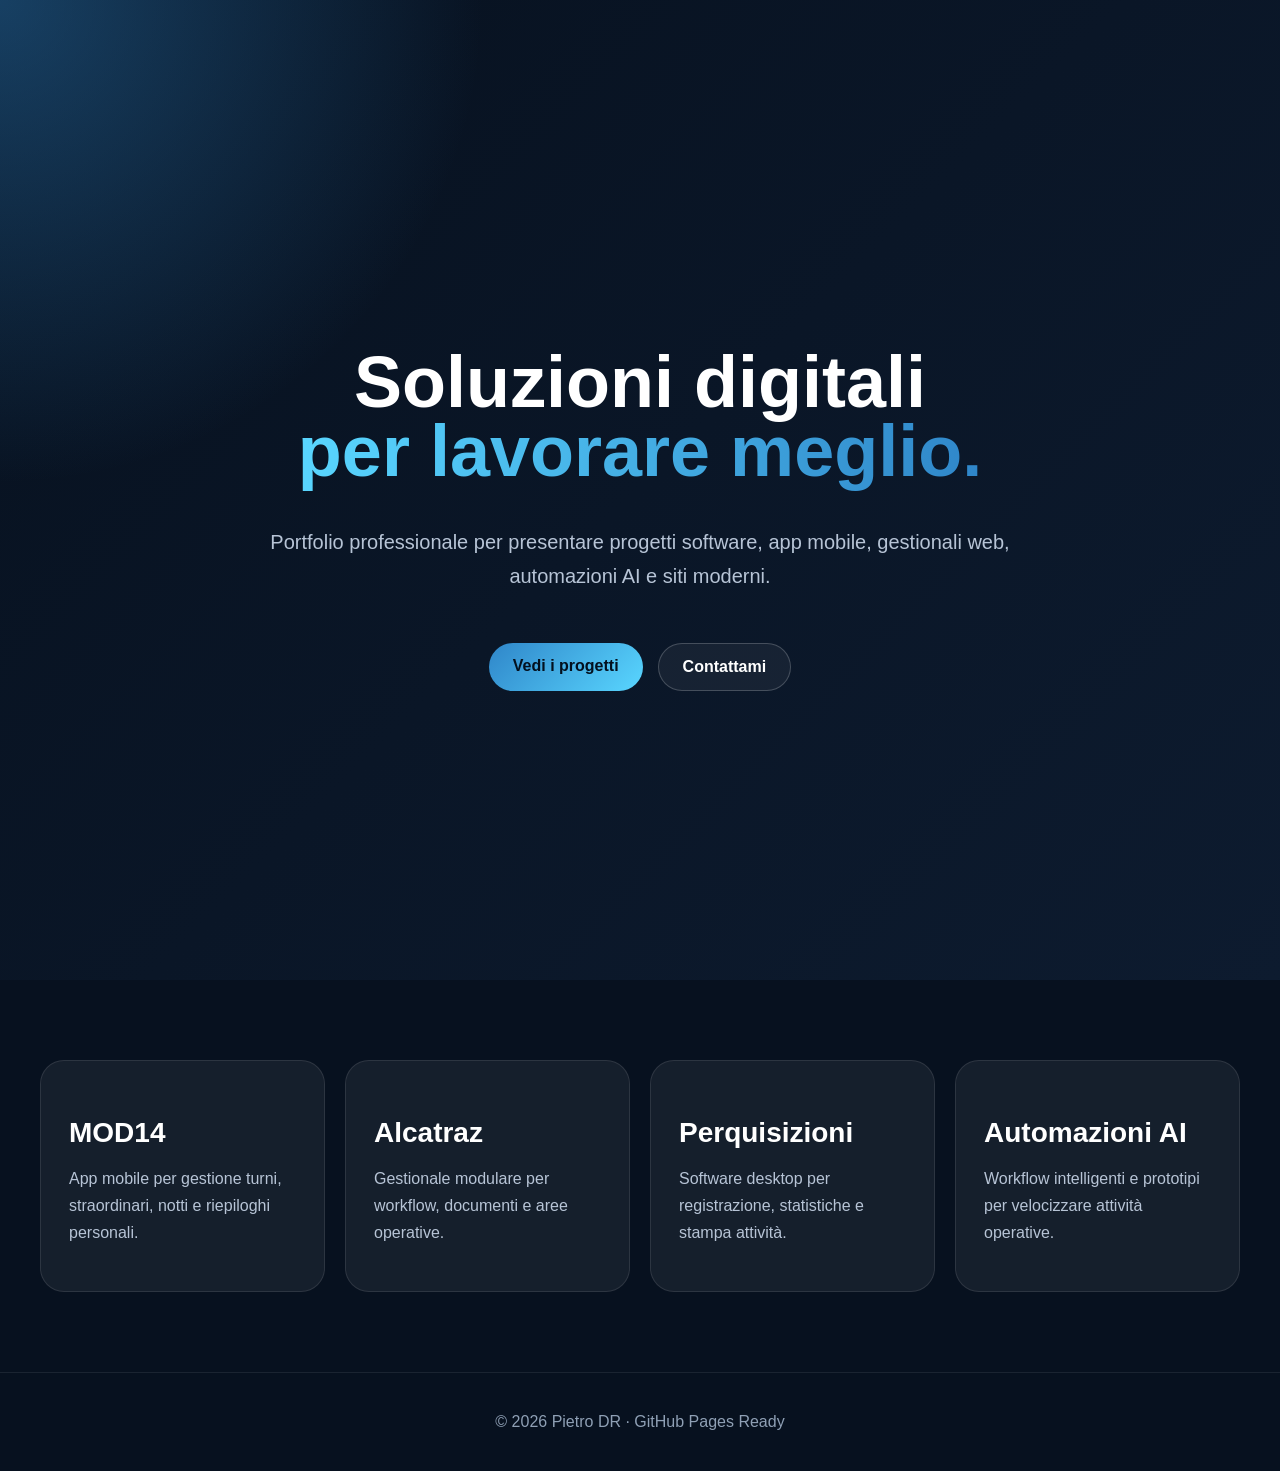
==== index.html @ dfa79a67 "Add files via upload" ====
<!DOCTYPE html>
<html lang="it">
<head>
  <meta charset="UTF-8">
  <meta name="viewport" content="width=device-width, initial-scale=1.0">
  <title>Pietro DR | Progetti Digitali</title>

  <style>
    body{
      margin:0;
      font-family:Arial, sans-serif;
      background:#07111f;
      color:white;
      overflow-x:hidden;
    }

    .hero{
      min-height:100vh;
      display:flex;
      flex-direction:column;
      justify-content:center;
      align-items:center;
      text-align:center;
      padding:40px;
      background:
      radial-gradient(circle at top left, rgba(47,134,201,.4), transparent 30%),
      linear-gradient(135deg,#07111f,#0d1b2f);
    }

    h1{
      font-size:72px;
      margin-bottom:20px;
      line-height:0.95;
    }

    .gradient{
      background:linear-gradient(90deg,#59d6ff,#2f86c9);
      -webkit-background-clip:text;
      -webkit-text-fill-color:transparent;
    }

    p{
      max-width:800px;
      color:#b7c4d6;
      font-size:20px;
      line-height:1.7;
    }

    .buttons{
      margin-top:30px;
      display:flex;
      gap:15px;
      flex-wrap:wrap;
      justify-content:center;
    }

    .btn{
      padding:14px 24px;
      border-radius:999px;
      text-decoration:none;
      font-weight:bold;
      transition:.2s;
    }

    .primary{
      background:linear-gradient(135deg,#2f86c9,#59d6ff);
      color:#03101e;
    }

    .secondary{
      border:1px solid rgba(255,255,255,.2);
      color:white;
      background:rgba(255,255,255,.05);
    }

    .cards{
      display:grid;
      grid-template-columns:repeat(auto-fit,minmax(260px,1fr));
      gap:20px;
      padding:80px 30px;
      max-width:1200px;
      margin:auto;
    }

    .card{
      background:rgba(255,255,255,.06);
      border:1px solid rgba(255,255,255,.1);
      border-radius:24px;
      padding:28px;
      transition:.25s;
    }

    .card:hover{
      transform:translateY(-6px);
      background:rgba(255,255,255,.09);
    }

    .card h3{
      font-size:28px;
      margin-bottom:12px;
    }

    .card p{
      font-size:16px;
    }

    footer{
      padding:40px;
      text-align:center;
      color:#8fa0b5;
      border-top:1px solid rgba(255,255,255,.08);
    }
  </style>
</head>
<body>

<section class="hero">
  <h1>
    Soluzioni digitali<br>
    <span class="gradient">per lavorare meglio.</span>
  </h1>

  <p>
    Portfolio professionale per presentare progetti software,
    app mobile, gestionali web, automazioni AI e siti moderni.
  </p>

  <div class="buttons">
    <a class="btn primary" href="#">Vedi i progetti</a>
    <a class="btn secondary" href="mailto:pietrodellarocca94@gmail.com">Contattami</a>
  </div>
</section>

<section class="cards">

  <div class="card">
    <h3>MOD14</h3>
    <p>
      App mobile per gestione turni, straordinari,
      notti e riepiloghi personali.
    </p>
  </div>

  <div class="card">
    <h3>Alcatraz</h3>
    <p>
      Gestionale modulare per workflow,
      documenti e aree operative.
    </p>
  </div>

  <div class="card">
    <h3>Perquisizioni</h3>
    <p>
      Software desktop per registrazione,
      statistiche e stampa attività.
    </p>
  </div>

  <div class="card">
    <h3>Automazioni AI</h3>
    <p>
      Workflow intelligenti e prototipi
      per velocizzare attività operative.
    </p>
  </div>

</section>

<footer>
  © 2026 Pietro DR · GitHub Pages Ready
</footer>

</body>
</html>
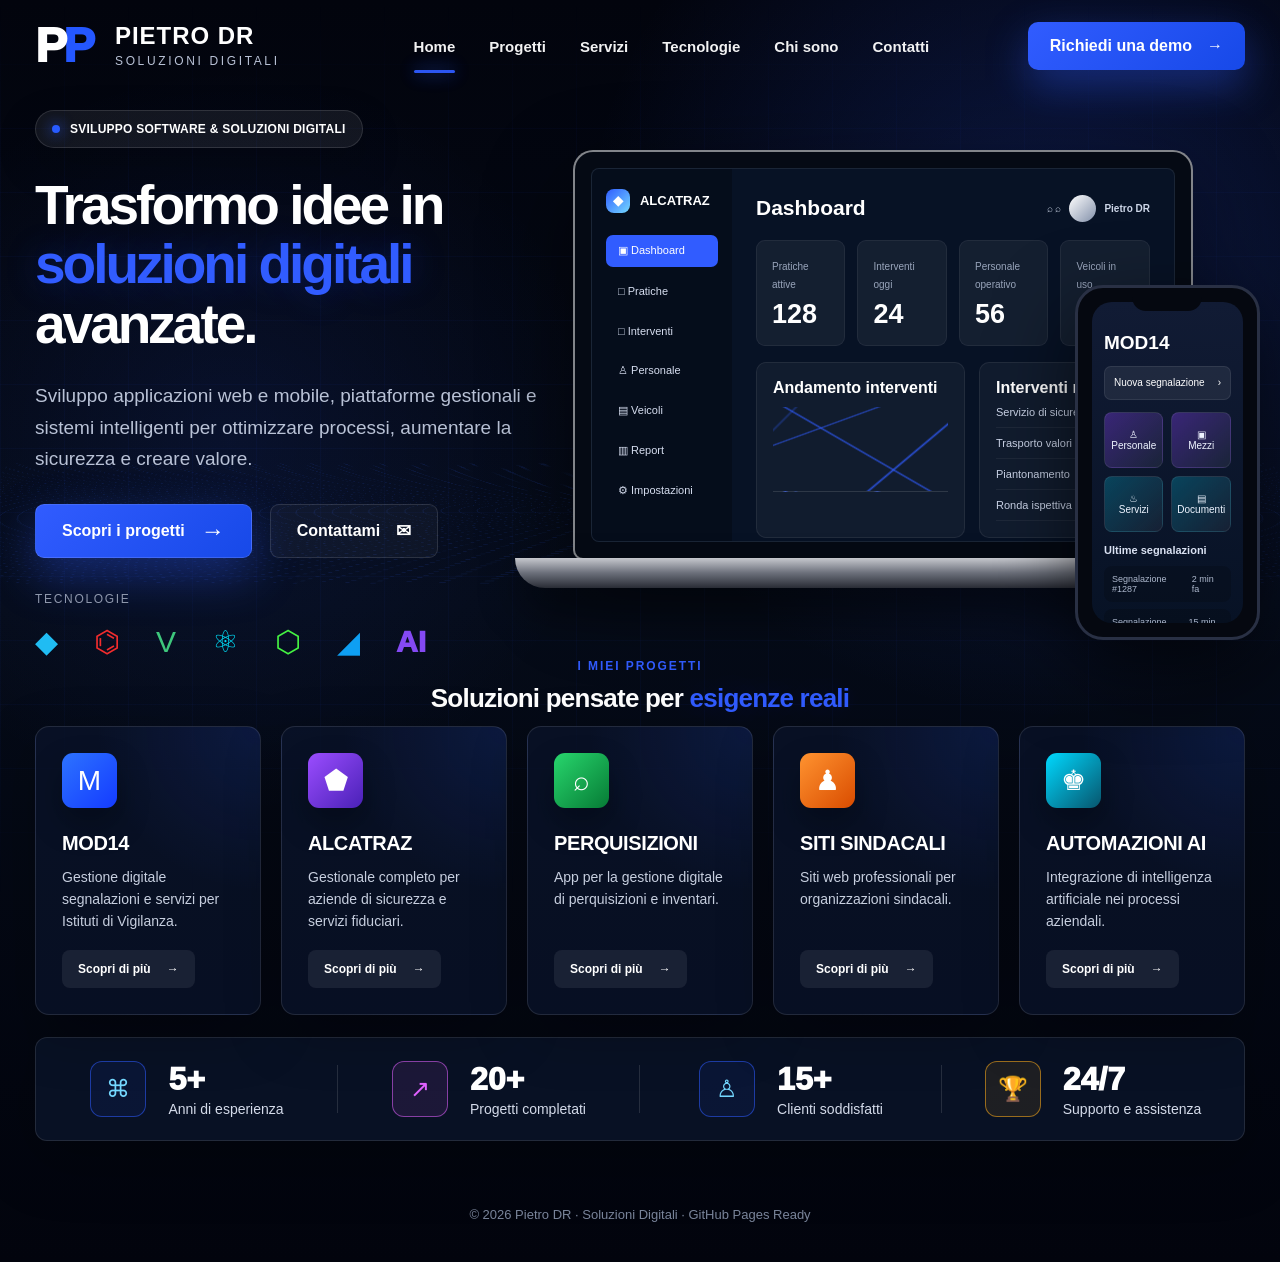
==== commit 4375eded: "Add files via upload" ====
--- a/index.html
+++ b/index.html
@@ -1,175 +1,867 @@
 <!DOCTYPE html>
 <html lang="it">
 <head>
-  <meta charset="UTF-8">
-  <meta name="viewport" content="width=device-width, initial-scale=1.0">
-  <title>Pietro DR | Progetti Digitali</title>
+  <meta charset="UTF-8" />
+  <meta name="viewport" content="width=device-width, initial-scale=1.0" />
+  <title>Pietro DR | Soluzioni Digitali</title>
+  <meta name="description" content="Sviluppo software, app mobile, gestionali web, automazioni AI e soluzioni digitali." />
 
   <style>
+    :root{
+      --bg:#030713;
+      --bg2:#071126;
+      --blue:#2f5bff;
+      --blue2:#0ea5ff;
+      --text:#ffffff;
+      --muted:#b9c2d6;
+      --line:rgba(255,255,255,.12);
+      --card:rgba(11,22,45,.82);
+      --card2:rgba(255,255,255,.055);
+      --shadow:0 30px 90px rgba(0,0,0,.48);
+      --radius:24px;
+    }
+
+    *{box-sizing:border-box;margin:0;padding:0}
+    html{scroll-behavior:smooth}
     body{
-      margin:0;
-      font-family:Arial, sans-serif;
-      background:#07111f;
+      min-height:100vh;
+      font-family:Inter,Segoe UI,Arial,sans-serif;
+      background:
+        radial-gradient(circle at 82% 20%, rgba(47,91,255,.22), transparent 32%),
+        radial-gradient(circle at 18% 35%, rgba(47,91,255,.10), transparent 28%),
+        linear-gradient(180deg,#02040d 0%,#050b18 48%,#02040d 100%);
+      color:var(--text);
+      overflow-x:hidden;
+    }
+
+    body:before{
+      content:"";
+      position:fixed;
+      inset:0;
+      z-index:-2;
+      background-image:
+        linear-gradient(rgba(47,91,255,.045) 1px, transparent 1px),
+        linear-gradient(90deg, rgba(47,91,255,.045) 1px, transparent 1px);
+      background-size:64px 64px;
+      mask-image:linear-gradient(to bottom, transparent 0%, black 18%, black 80%, transparent 100%);
+    }
+
+    body:after{
+      content:"";
+      position:fixed;
+      left:-10%;
+      right:-10%;
+      top:380px;
+      height:260px;
+      z-index:-1;
+      background:
+        repeating-radial-gradient(ellipse at center, rgba(37,93,255,.28) 0 1px, transparent 1px 18px);
+      transform:perspective(520px) rotateX(64deg);
+      opacity:.45;
+      filter:blur(.2px);
+    }
+
+    a{color:inherit;text-decoration:none}
+    .wrap{width:min(1410px,calc(100% - 70px));margin:auto}
+
+    header{
+      height:92px;
+      display:flex;
+      align-items:center;
+      justify-content:space-between;
+      gap:30px;
+    }
+
+    .brand{
+      display:flex;
+      align-items:center;
+      gap:14px;
+      min-width:280px;
+    }
+
+    .logo{
+      width:66px;
+      height:46px;
+      position:relative;
+    }
+
+    .logo:before{
+      content:"P";
+      position:absolute;
+      inset:0;
+      font-weight:1000;
+      font-size:48px;
+      line-height:46px;
       color:white;
-      overflow-x:hidden;
+      letter-spacing:-14px;
+      text-shadow:28px 0 0 #2457ff;
+    }
+
+    .brand h2{
+      font-size:24px;
+      line-height:1;
+      letter-spacing:.04em;
+    }
+
+    .brand span{
+      display:block;
+      margin-top:6px;
+      color:var(--muted);
+      font-size:12px;
+      letter-spacing:.22em;
+    }
+
+    nav{
+      display:flex;
+      align-items:center;
+      gap:34px;
+      font-weight:700;
+      color:#fff;
+      font-size:15px;
+    }
+
+    nav a{
+      position:relative;
+      opacity:.95;
+    }
+
+    nav a.active:after{
+      content:"";
+      position:absolute;
+      left:0;
+      right:0;
+      bottom:-18px;
+      height:3px;
+      background:var(--blue);
+      border-radius:999px;
+      box-shadow:0 0 18px rgba(47,91,255,.9);
+    }
+
+    .top-btn{
+      padding:15px 22px;
+      background:linear-gradient(135deg,#315cff,#1749e8);
+      border-radius:10px;
+      box-shadow:0 16px 42px rgba(47,91,255,.38);
+      font-weight:800;
+      display:flex;
+      align-items:center;
+      gap:15px;
+      white-space:nowrap;
     }
 
     .hero{
-      min-height:100vh;
-      display:flex;
-      flex-direction:column;
+      min-height:500px;
+      display:grid;
+      grid-template-columns:46% 54%;
+      align-items:center;
+      gap:20px;
+      padding-top:18px;
+    }
+
+    .pill{
+      display:inline-flex;
+      align-items:center;
+      gap:10px;
+      padding:11px 16px;
+      border-radius:999px;
+      background:rgba(255,255,255,.065);
+      border:1px solid var(--line);
+      box-shadow:0 16px 40px rgba(0,0,0,.22);
+      color:#fff;
+      font-size:12px;
+      font-weight:900;
+      letter-spacing:.02em;
+      margin-bottom:28px;
+    }
+
+    .pill i{
+      width:8px;
+      height:8px;
+      border-radius:50%;
+      background:#285bff;
+      box-shadow:0 0 14px #285bff;
+    }
+
+    h1{
+      font-size:clamp(42px,4.3vw,68px);
+      line-height:1.08;
+      letter-spacing:-.055em;
+      margin-bottom:26px;
+      max-width:640px;
+    }
+
+    .blue-text{
+      color:#315cff;
+      text-shadow:0 0 35px rgba(47,91,255,.28);
+    }
+
+    .lead{
+      max-width:560px;
+      color:var(--muted);
+      font-size:19px;
+      line-height:1.65;
+      margin-bottom:30px;
+    }
+
+    .hero-actions{
+      display:flex;
+      align-items:center;
+      gap:18px;
+      margin-bottom:34px;
+    }
+
+    .btn{
+      height:54px;
+      padding:0 26px;
+      border-radius:9px;
+      display:inline-flex;
+      align-items:center;
+      gap:16px;
+      font-weight:850;
+      border:1px solid var(--line);
+      transition:.22s ease;
+    }
+
+    .btn:hover{transform:translateY(-3px)}
+    .btn-primary{
+      background:linear-gradient(135deg,#315cff,#1749e8);
+      box-shadow:0 18px 45px rgba(47,91,255,.36);
+    }
+    .btn-ghost{background:rgba(255,255,255,.035)}
+    .arrow{font-size:24px;line-height:0}
+    .mail{font-size:18px}
+
+    .tech-title{
+      color:#8f98ad;
+      letter-spacing:.14em;
+      font-size:12px;
+      margin-bottom:18px;
+    }
+
+    .techs{
+      display:flex;
+      gap:36px;
+      align-items:center;
+      font-size:30px;
+      opacity:.95;
+    }
+
+    .flutter{color:#22c7ff}
+    .laravel{color:#ff2f2f}
+    .vue{color:#42d282}
+    .react{color:#00e5ff}
+    .node{color:#49ff45}
+    .mysql{color:#0fa8ff}
+    .ai{color:#8c4dff;font-weight:1000}
+
+    .visual{
+      position:relative;
+      min-height:490px;
+    }
+
+    .laptop{
+      position:absolute;
+      right:72px;
+      top:10px;
+      width:620px;
+      height:410px;
+      border:2px solid rgba(255,255,255,.5);
+      border-radius:20px 20px 10px 10px;
+      background:#050a14;
+      box-shadow:var(--shadow);
+      padding:16px;
+    }
+
+    .laptop:after{
+      content:"";
+      position:absolute;
+      left:-60px;
+      right:-60px;
+      bottom:-30px;
+      height:30px;
+      background:linear-gradient(180deg,#c6c8ce,#6b6f7a 50%,#292c35);
+      border-radius:0 0 45px 45px;
+      box-shadow:0 20px 40px rgba(0,0,0,.45);
+    }
+
+    .screen{
+      height:100%;
+      border-radius:8px;
+      background:#071225;
+      display:grid;
+      grid-template-columns:140px 1fr;
+      overflow:hidden;
+      border:1px solid rgba(255,255,255,.08);
+    }
+
+    .side{
+      background:rgba(0,0,0,.28);
+      padding:20px 14px;
+    }
+
+    .app-title{
+      display:flex;
+      align-items:center;
+      gap:10px;
+      font-weight:900;
+      font-size:13px;
+      margin-bottom:22px;
+    }
+
+    .shield{
+      width:24px;height:24px;border-radius:8px;background:linear-gradient(135deg,#2f5bff,#74d8ff);
+      display:grid;place-items:center;font-size:13px;
+    }
+
+    .menu-item{
+      height:32px;
+      display:flex;
+      align-items:center;
+      padding:0 12px;
+      border-radius:7px;
+      color:#d7def0;
+      font-size:11px;
+      margin-bottom:8px;
+    }
+
+    .menu-item.active{background:#315cff;color:#fff}
+    .dash{
+      padding:26px 24px;
+      position:relative;
+    }
+
+    .dash-top{
+      display:flex;
+      justify-content:space-between;
+      align-items:center;
+      margin-bottom:18px;
+    }
+
+    .dash-top h3{font-size:21px}
+    .user{
+      display:flex;
+      align-items:center;
+      gap:8px;
+      font-size:10px;
+      color:#cdd6e8;
+    }
+
+    .avatar{
+      width:27px;height:27px;border-radius:50%;background:linear-gradient(135deg,#fff,#8290aa);
+    }
+
+    .numbers{
+      display:grid;
+      grid-template-columns:repeat(4,1fr);
+      gap:12px;
+      margin-bottom:16px;
+    }
+
+    .num{
+      background:rgba(255,255,255,.055);
+      border:1px solid rgba(255,255,255,.06);
+      border-radius:9px;
+      padding:15px;
+    }
+
+    .num small{color:#99a5bb;font-size:10px}
+    .num strong{display:block;font-size:27px;margin-top:7px}
+
+    .dash-grid{
+      display:grid;
+      grid-template-columns:1.1fr .9fr;
+      gap:14px;
+    }
+
+    .panel{
+      background:rgba(255,255,255,.045);
+      border:1px solid rgba(255,255,255,.07);
+      border-radius:10px;
+      padding:16px;
+      min-height:130px;
+    }
+
+    .chart{
+      height:85px;
+      margin-top:10px;
+      border-bottom:1px solid rgba(255,255,255,.12);
+      background:
+        linear-gradient(135deg, transparent 8%, rgba(47,91,255,.3) 9%, transparent 10%),
+        linear-gradient(160deg, transparent 25%, rgba(47,91,255,.55) 26%, transparent 27%),
+        linear-gradient(30deg, transparent 48%, rgba(47,91,255,.65) 49%, transparent 50%),
+        linear-gradient(140deg, transparent 70%, rgba(47,91,255,.75) 71%, transparent 72%);
+    }
+
+    .list-row{
+      display:flex;
+      justify-content:space-between;
+      color:#cbd4e8;
+      font-size:11px;
+      padding:9px 0;
+      border-bottom:1px solid rgba(255,255,255,.055);
+    }
+
+    .circle{
+      width:94px;
+      height:94px;
+      border-radius:50%;
+      margin:10px auto 0;
+      border:10px solid rgba(255,255,255,.08);
+      border-top-color:#4ee188;
+      border-right-color:#4ee188;
+      display:grid;
+      place-items:center;
+      font-size:26px;
+      font-weight:900;
+    }
+
+    .phone{
+      position:absolute;
+      right:5px;
+      top:145px;
+      width:185px;
+      height:355px;
+      border-radius:28px;
+      background:#050810;
+      border:3px solid #293044;
+      box-shadow:0 30px 80px rgba(0,0,0,.6);
+      padding:14px;
+      z-index:4;
+    }
+
+    .phone:before{
+      content:"";
+      position:absolute;
+      top:7px;
+      left:50%;
+      transform:translateX(-50%);
+      width:70px;
+      height:16px;
+      background:#050810;
+      border-radius:0 0 14px 14px;
+      z-index:5;
+    }
+
+    .phone-screen{
+      height:100%;
+      border-radius:20px;
+      background:linear-gradient(180deg,#111b34,#071225);
+      padding:30px 12px 12px;
+      overflow:hidden;
+    }
+
+    .phone-title{
+      font-size:19px;
+      font-weight:900;
+      margin-bottom:12px;
+    }
+
+    .phone-btn{
+      background:rgba(255,255,255,.07);
+      border:1px solid rgba(255,255,255,.08);
+      height:34px;
+      border-radius:7px;
+      display:flex;
+      align-items:center;
+      justify-content:space-between;
+      padding:0 9px;
+      font-size:10px;
+      margin-bottom:12px;
+    }
+
+    .phone-grid{
+      display:grid;
+      grid-template-columns:1fr 1fr;
+      gap:8px;
+      margin-bottom:12px;
+    }
+
+    .phone-tile{
+      min-height:56px;
+      border-radius:8px;
+      background:linear-gradient(135deg,rgba(139,65,255,.35),rgba(255,255,255,.06));
+      display:grid;
+      place-items:center;
+      text-align:center;
+      color:#eef4ff;
+      font-size:10px;
+      border:1px solid rgba(255,255,255,.08);
+    }
+
+    .phone-tile:nth-child(3),.phone-tile:nth-child(4){
+      background:linear-gradient(135deg,rgba(0,222,255,.23),rgba(255,255,255,.05));
+    }
+
+    .signal{
+      font-size:11px;
+      color:#d9e1f2;
+      margin:10px 0;
+      font-weight:800;
+    }
+
+    .mini-row{
+      background:rgba(0,0,0,.18);
+      border-radius:8px;
+      padding:8px;
+      display:flex;
+      justify-content:space-between;
+      color:#aeb9ce;
+      font-size:9px;
+      margin-bottom:7px;
+    }
+
+    .section-label{
+      color:#315cff;
+      text-align:center;
+      font-size:12px;
+      font-weight:900;
+      letter-spacing:.16em;
+      margin-bottom:10px;
+    }
+
+    .projects-title{
+      text-align:center;
+      font-size:26px;
+      letter-spacing:-.03em;
+      margin-bottom:12px;
+    }
+
+    .cards{
+      display:grid;
+      grid-template-columns:repeat(5,1fr);
+      gap:20px;
+      margin-top:12px;
+    }
+
+    .card{
+      min-height:235px;
+      padding:26px;
+      border-radius:14px;
+      background:
+        radial-gradient(circle at top right, rgba(47,91,255,.12), transparent 45%),
+        rgba(10,20,42,.74);
+      border:1px solid rgba(255,255,255,.11);
+      box-shadow:0 18px 55px rgba(0,0,0,.25);
+      transition:.25s ease;
+    }
+
+    .card:hover{
+      transform:translateY(-8px);
+      border-color:rgba(47,91,255,.55);
+    }
+
+    .icon{
+      width:55px;
+      height:55px;
+      border-radius:11px;
+      display:grid;
+      place-items:center;
+      font-size:28px;
+      margin-bottom:24px;
+      box-shadow:0 15px 32px rgba(0,0,0,.28);
+      background:linear-gradient(135deg,#2d73ff,#143bff);
+    }
+
+    .purple{background:linear-gradient(135deg,#9b4dff,#4a21b7)}
+    .green{background:linear-gradient(135deg,#28d66d,#067b35)}
+    .orange{background:linear-gradient(135deg,#ff9330,#d94c00)}
+    .cyan{background:linear-gradient(135deg,#00d9ff,#07556d)}
+
+    .card h3{
+      font-size:20px;
+      margin-bottom:12px;
+      letter-spacing:-.02em;
+    }
+
+    .card p{
+      color:#c7cfdf;
+      font-size:14px;
+      line-height:1.55;
+      min-height:65px;
+    }
+
+    .more{
+      display:inline-flex;
+      align-items:center;
+      gap:16px;
+      margin-top:18px;
+      height:38px;
+      padding:0 16px;
+      border-radius:8px;
+      background:rgba(255,255,255,.075);
+      font-size:12px;
+      font-weight:900;
+    }
+
+    .stats-bar{
+      margin:22px 0 38px;
+      min-height:104px;
+      display:grid;
+      grid-template-columns:repeat(4,1fr);
+      background:rgba(10,20,42,.80);
+      border:1px solid rgba(255,255,255,.11);
+      border-radius:12px;
+      box-shadow:0 20px 60px rgba(0,0,0,.25);
+    }
+
+    .stat-item{
+      display:flex;
+      align-items:center;
       justify-content:center;
-      align-items:center;
+      gap:22px;
+      position:relative;
+    }
+
+    .stat-item:not(:last-child):after{
+      content:"";
+      position:absolute;
+      right:0;
+      height:48px;
+      width:1px;
+      background:rgba(255,255,255,.12);
+    }
+
+    .stat-icon{
+      width:56px;height:56px;border-radius:12px;
+      display:grid;place-items:center;
+      border:1px solid rgba(47,91,255,.55);
+      background:rgba(47,91,255,.08);
+      font-size:24px;
+      color:#74d8ff;
+    }
+
+    .stat-big{font-size:32px;font-weight:1000}
+    .stat-small{color:#d4dbea;margin-top:3px;font-size:14px}
+
+    footer{
+      color:#79849a;
       text-align:center;
-      padding:40px;
-      background:
-      radial-gradient(circle at top left, rgba(47,134,201,.4), transparent 30%),
-      linear-gradient(135deg,#07111f,#0d1b2f);
-    }
-
-    h1{
-      font-size:72px;
-      margin-bottom:20px;
-      line-height:0.95;
-    }
-
-    .gradient{
-      background:linear-gradient(90deg,#59d6ff,#2f86c9);
-      -webkit-background-clip:text;
-      -webkit-text-fill-color:transparent;
-    }
-
-    p{
-      max-width:800px;
-      color:#b7c4d6;
-      font-size:20px;
-      line-height:1.7;
-    }
-
-    .buttons{
-      margin-top:30px;
-      display:flex;
-      gap:15px;
-      flex-wrap:wrap;
-      justify-content:center;
-    }
-
-    .btn{
-      padding:14px 24px;
-      border-radius:999px;
-      text-decoration:none;
-      font-weight:bold;
-      transition:.2s;
-    }
-
-    .primary{
-      background:linear-gradient(135deg,#2f86c9,#59d6ff);
-      color:#03101e;
-    }
-
-    .secondary{
-      border:1px solid rgba(255,255,255,.2);
-      color:white;
-      background:rgba(255,255,255,.05);
-    }
-
-    .cards{
-      display:grid;
-      grid-template-columns:repeat(auto-fit,minmax(260px,1fr));
-      gap:20px;
-      padding:80px 30px;
-      max-width:1200px;
-      margin:auto;
-    }
-
-    .card{
-      background:rgba(255,255,255,.06);
-      border:1px solid rgba(255,255,255,.1);
-      border-radius:24px;
-      padding:28px;
-      transition:.25s;
-    }
-
-    .card:hover{
-      transform:translateY(-6px);
-      background:rgba(255,255,255,.09);
-    }
-
-    .card h3{
-      font-size:28px;
-      margin-bottom:12px;
-    }
-
-    .card p{
-      font-size:16px;
-    }
-
-    footer{
-      padding:40px;
-      text-align:center;
-      color:#8fa0b5;
-      border-top:1px solid rgba(255,255,255,.08);
+      padding:28px 0 40px;
+      font-size:13px;
+    }
+
+    @media(max-width:1150px){
+      .hero{grid-template-columns:1fr}
+      .visual{min-height:500px}
+      .laptop{left:0;right:auto;width:72%}
+      .phone{right:7%}
+      .cards{grid-template-columns:repeat(2,1fr)}
+      .stats-bar{grid-template-columns:repeat(2,1fr)}
+      nav{display:none}
+    }
+
+    @media(max-width:700px){
+      .wrap{width:min(100% - 28px,1410px)}
+      header{height:auto;padding:18px 0;align-items:flex-start}
+      .top-btn{display:none}
+      .brand h2{font-size:18px}
+      .brand span{font-size:10px}
+      h1{font-size:45px}
+      .lead{font-size:17px}
+      .hero-actions{flex-direction:column;align-items:stretch}
+      .btn{justify-content:center}
+      .techs{gap:22px;flex-wrap:wrap}
+      .visual{display:none}
+      .cards{grid-template-columns:1fr}
+      .stats-bar{grid-template-columns:1fr}
+      .stat-item{padding:24px}
+      .stat-item:after{display:none}
+      .projects-title{font-size:23px}
     }
   </style>
 </head>
+
 <body>
-
-<section class="hero">
-  <h1>
-    Soluzioni digitali<br>
-    <span class="gradient">per lavorare meglio.</span>
-  </h1>
-
-  <p>
-    Portfolio professionale per presentare progetti software,
-    app mobile, gestionali web, automazioni AI e siti moderni.
-  </p>
-
-  <div class="buttons">
-    <a class="btn primary" href="#">Vedi i progetti</a>
-    <a class="btn secondary" href="mailto:pietrodellarocca94@gmail.com">Contattami</a>
+  <div class="wrap">
+    <header>
+      <a class="brand" href="#">
+        <div class="logo"></div>
+        <div>
+          <h2>PIETRO DR</h2>
+          <span>SOLUZIONI DIGITALI</span>
+        </div>
+      </a>
+
+      <nav>
+        <a class="active" href="#">Home</a>
+        <a href="#progetti">Progetti</a>
+        <a href="#servizi">Servizi</a>
+        <a href="#tecnologie">Tecnologie</a>
+        <a href="#chi-sono">Chi sono</a>
+        <a href="#contatti">Contatti</a>
+      </nav>
+
+      <a class="top-btn" href="mailto:pietrodellarocca94@gmail.com">
+        Richiedi una demo <span>→</span>
+      </a>
+    </header>
+
+    <main>
+      <section class="hero">
+        <div>
+          <div class="pill"><i></i> SVILUPPO SOFTWARE & SOLUZIONI DIGITALI</div>
+
+          <h1>
+            Trasformo idee in<br>
+            <span class="blue-text">soluzioni digitali</span> avanzate.
+          </h1>
+
+          <p class="lead">
+            Sviluppo applicazioni web e mobile, piattaforme gestionali e
+            sistemi intelligenti per ottimizzare processi, aumentare la
+            sicurezza e creare valore.
+          </p>
+
+          <div class="hero-actions">
+            <a class="btn btn-primary" href="#progetti">Scopri i progetti <span class="arrow">→</span></a>
+            <a class="btn btn-ghost" href="mailto:pietrodellarocca94@gmail.com">Contattami <span class="mail">✉</span></a>
+          </div>
+
+          <div id="tecnologie">
+            <div class="tech-title">TECNOLOGIE</div>
+            <div class="techs">
+              <span class="flutter">◆</span>
+              <span class="laravel">⌬</span>
+              <span class="vue">V</span>
+              <span class="react">⚛</span>
+              <span class="node">⬡</span>
+              <span class="mysql">◢</span>
+              <span class="ai">AI</span>
+            </div>
+          </div>
+        </div>
+
+        <div class="visual">
+          <div class="laptop">
+            <div class="screen">
+              <aside class="side">
+                <div class="app-title"><span class="shield">◆</span> ALCATRAZ</div>
+                <div class="menu-item active">▣ Dashboard</div>
+                <div class="menu-item">□ Pratiche</div>
+                <div class="menu-item">□ Interventi</div>
+                <div class="menu-item">♙ Personale</div>
+                <div class="menu-item">▤ Veicoli</div>
+                <div class="menu-item">▥ Report</div>
+                <div class="menu-item">⚙ Impostazioni</div>
+              </aside>
+
+              <section class="dash">
+                <div class="dash-top">
+                  <h3>Dashboard</h3>
+                  <div class="user"><span>⌕ ⌕</span><div class="avatar"></div><b>Pietro DR</b></div>
+                </div>
+
+                <div class="numbers">
+                  <div class="num"><small>Pratiche attive</small><strong>128</strong></div>
+                  <div class="num"><small>Interventi oggi</small><strong>24</strong></div>
+                  <div class="num"><small>Personale operativo</small><strong>56</strong></div>
+                  <div class="num"><small>Veicoli in uso</small><strong>18</strong></div>
+                </div>
+
+                <div class="dash-grid">
+                  <div class="panel">
+                    <b>Andamento interventi</b>
+                    <div class="chart"></div>
+                  </div>
+                  <div class="panel">
+                    <b>Interventi recenti</b>
+                    <div class="list-row"><span>Servizio di sicurezza</span><span>10:30</span></div>
+                    <div class="list-row"><span>Trasporto valori</span><span>09:15</span></div>
+                    <div class="list-row"><span>Piantonamento</span><span>08:45</span></div>
+                    <div class="list-row"><span>Ronda ispettiva</span><span>08:30</span></div>
+                  </div>
+                  <div class="panel">
+                    <b>Efficienza</b>
+                    <div class="circle">92%</div>
+                  </div>
+                </div>
+              </section>
+            </div>
+          </div>
+
+          <div class="phone">
+            <div class="phone-screen">
+              <div class="phone-title">MOD14</div>
+              <div class="phone-btn">Nuova segnalazione <span>›</span></div>
+              <div class="phone-grid">
+                <div class="phone-tile">♙<br>Personale</div>
+                <div class="phone-tile">▣<br>Mezzi</div>
+                <div class="phone-tile">♨<br>Servizi</div>
+                <div class="phone-tile">▤<br>Documenti</div>
+              </div>
+              <div class="signal">Ultime segnalazioni</div>
+              <div class="mini-row"><span>Segnalazione #1287</span><span>2 min fa</span></div>
+              <div class="mini-row"><span>Segnalazione #1286</span><span>15 min fa</span></div>
+            </div>
+          </div>
+        </div>
+      </section>
+
+      <section id="progetti">
+        <div class="section-label">I MIEI PROGETTI</div>
+        <h2 class="projects-title">Soluzioni pensate per <span class="blue-text">esigenze reali</span></h2>
+
+        <div class="cards">
+          <article class="card">
+            <div class="icon">M</div>
+            <h3>MOD14</h3>
+            <p>Gestione digitale segnalazioni e servizi per Istituti di Vigilanza.</p>
+            <a class="more" href="#">Scopri di più <span>→</span></a>
+          </article>
+
+          <article class="card">
+            <div class="icon purple">⬟</div>
+            <h3>ALCATRAZ</h3>
+            <p>Gestionale completo per aziende di sicurezza e servizi fiduciari.</p>
+            <a class="more" href="#">Scopri di più <span>→</span></a>
+          </article>
+
+          <article class="card">
+            <div class="icon green">⌕</div>
+            <h3>PERQUISIZIONI</h3>
+            <p>App per la gestione digitale di perquisizioni e inventari.</p>
+            <a class="more" href="#">Scopri di più <span>→</span></a>
+          </article>
+
+          <article class="card">
+            <div class="icon orange">♟</div>
+            <h3>SITI SINDACALI</h3>
+            <p>Siti web professionali per organizzazioni sindacali.</p>
+            <a class="more" href="#">Scopri di più <span>→</span></a>
+          </article>
+
+          <article class="card">
+            <div class="icon cyan">♚</div>
+            <h3>AUTOMAZIONI AI</h3>
+            <p>Integrazione di intelligenza artificiale nei processi aziendali.</p>
+            <a class="more" href="#">Scopri di più <span>→</span></a>
+          </article>
+        </div>
+
+        <div class="stats-bar">
+          <div class="stat-item">
+            <div class="stat-icon">⌘</div>
+            <div><div class="stat-big">5+</div><div class="stat-small">Anni di esperienza</div></div>
+          </div>
+          <div class="stat-item">
+            <div class="stat-icon" style="color:#e061ff;border-color:rgba(224,97,255,.55);background:rgba(224,97,255,.09)">↗</div>
+            <div><div class="stat-big">20+</div><div class="stat-small">Progetti completati</div></div>
+          </div>
+          <div class="stat-item">
+            <div class="stat-icon">♙</div>
+            <div><div class="stat-big">15+</div><div class="stat-small">Clienti soddisfatti</div></div>
+          </div>
+          <div class="stat-item">
+            <div class="stat-icon" style="color:#ffae1a;border-color:rgba(255,174,26,.55);background:rgba(255,174,26,.09)">🏆</div>
+            <div><div class="stat-big">24/7</div><div class="stat-small">Supporto e assistenza</div></div>
+          </div>
+        </div>
+      </section>
+
+      <footer id="contatti">
+        © 2026 Pietro DR · Soluzioni Digitali · GitHub Pages Ready
+      </footer>
+    </main>
   </div>
-</section>
-
-<section class="cards">
-
-  <div class="card">
-    <h3>MOD14</h3>
-    <p>
-      App mobile per gestione turni, straordinari,
-      notti e riepiloghi personali.
-    </p>
-  </div>
-
-  <div class="card">
-    <h3>Alcatraz</h3>
-    <p>
-      Gestionale modulare per workflow,
-      documenti e aree operative.
-    </p>
-  </div>
-
-  <div class="card">
-    <h3>Perquisizioni</h3>
-    <p>
-      Software desktop per registrazione,
-      statistiche e stampa attività.
-    </p>
-  </div>
-
-  <div class="card">
-    <h3>Automazioni AI</h3>
-    <p>
-      Workflow intelligenti e prototipi
-      per velocizzare attività operative.
-    </p>
-  </div>
-
-</section>
-
-<footer>
-  © 2026 Pietro DR · GitHub Pages Ready
-</footer>
-
 </body>
 </html>
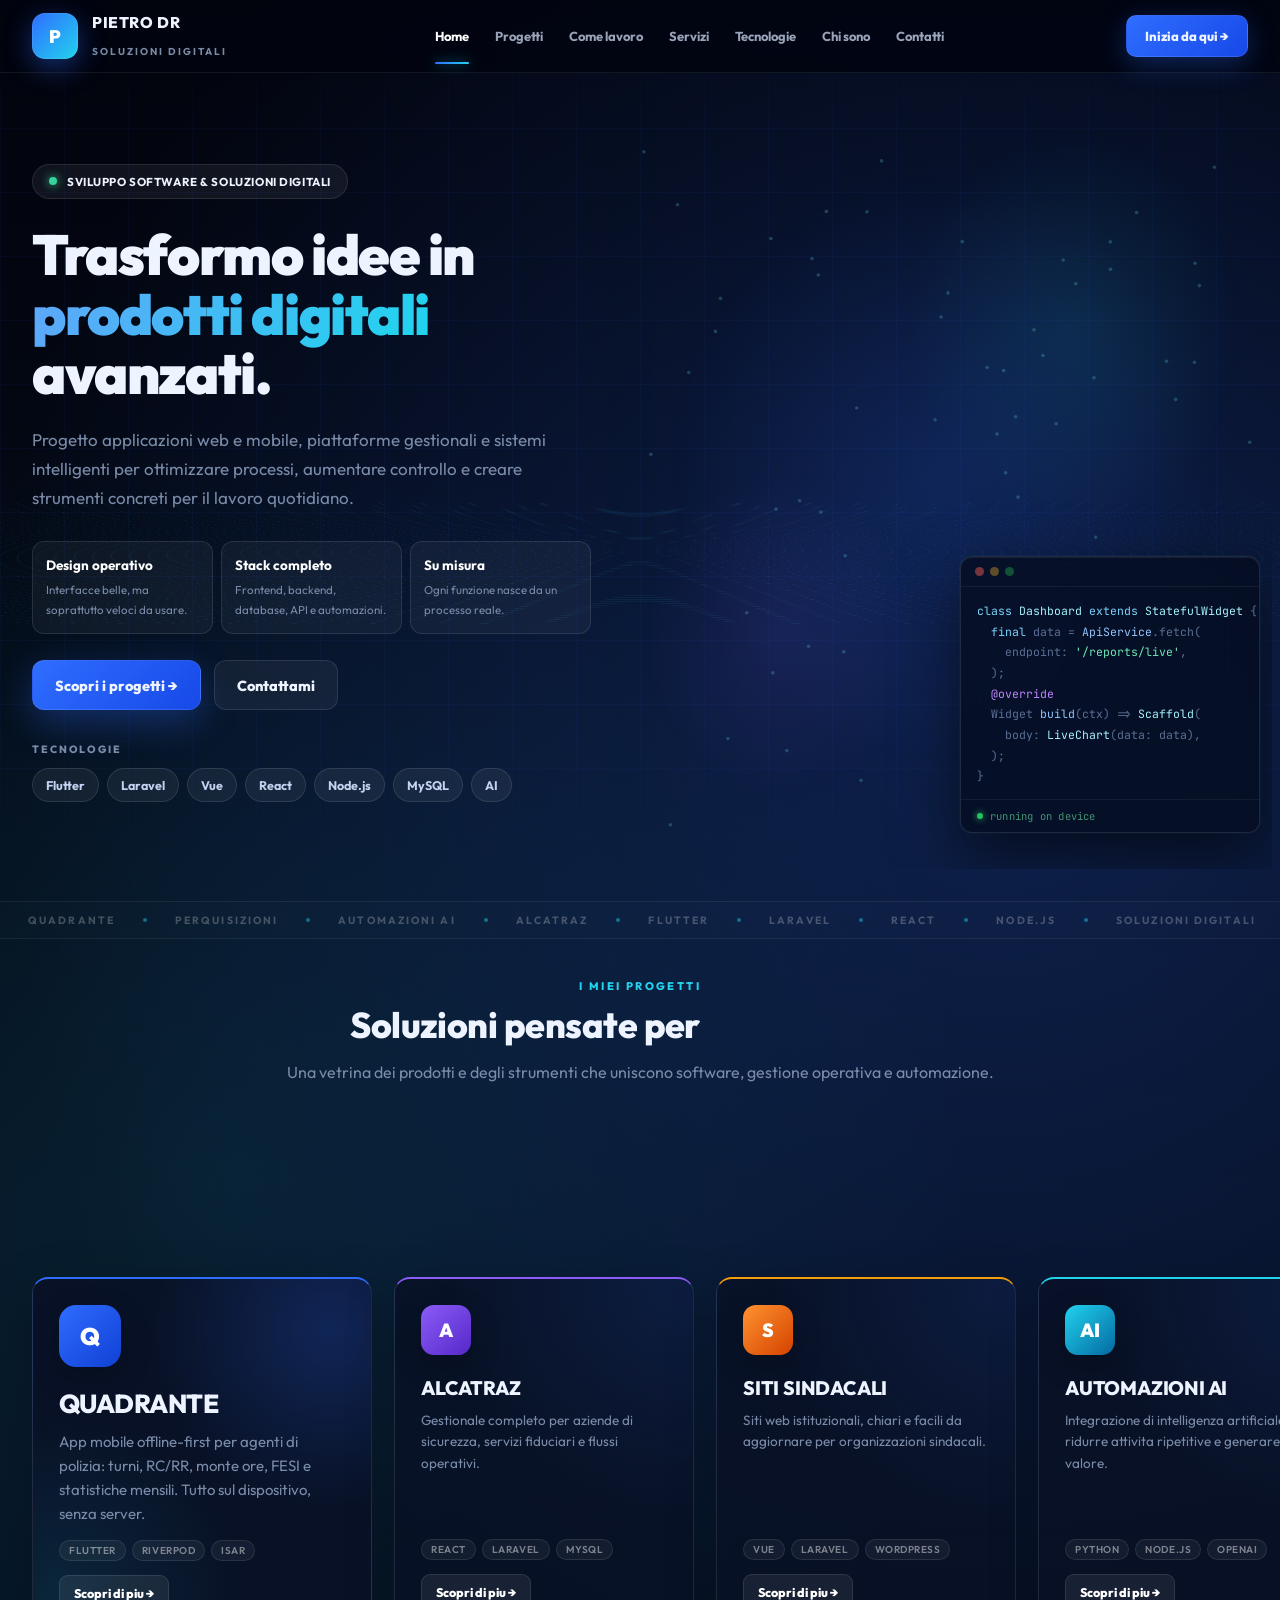
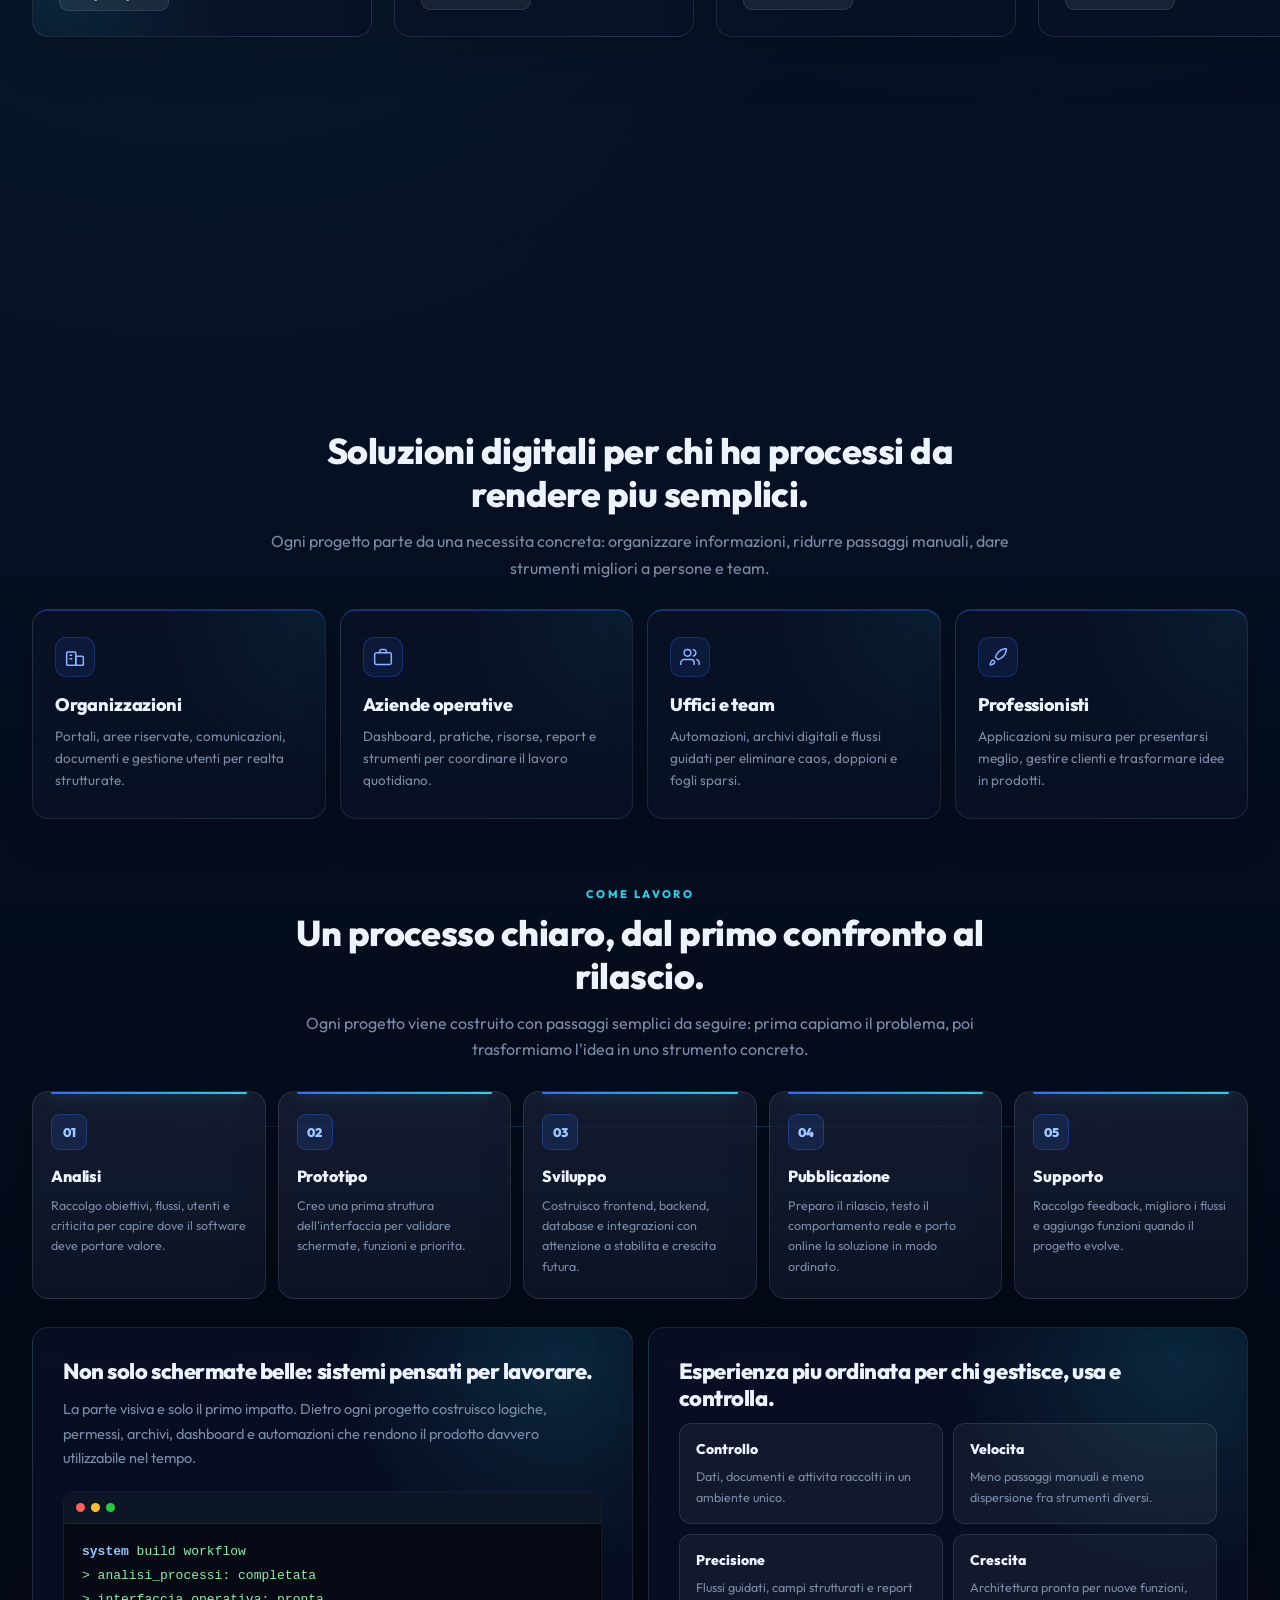
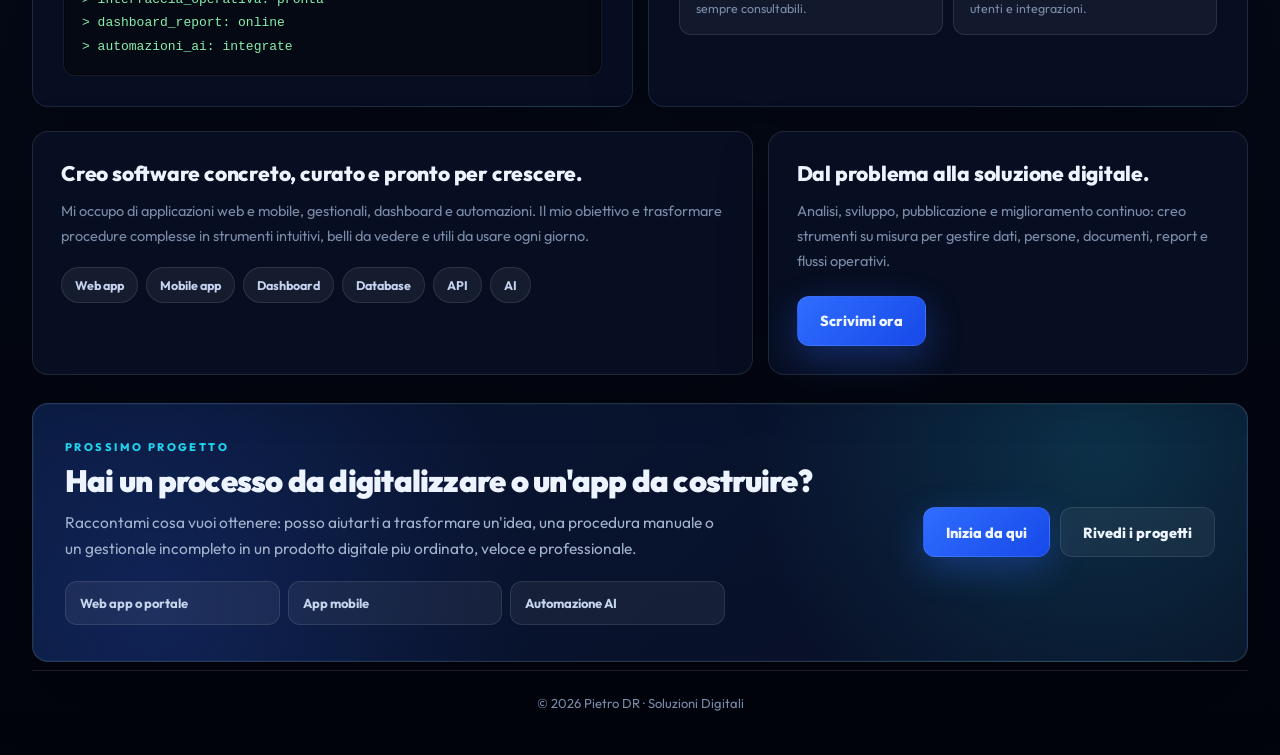
==== commit cf76f751: "Initial commit — sito personale Pietro DR" ====
--- a/index.html
+++ b/index.html
@@ -4,687 +4,2293 @@
   <meta charset="UTF-8" />
   <meta name="viewport" content="width=device-width, initial-scale=1.0" />
   <title>Pietro DR | Soluzioni Digitali</title>
-  <meta name="description" content="Sviluppo software, app mobile, gestionali web, automazioni AI e soluzioni digitali." />
-
+  <meta name="description" content="Sviluppo software, app mobile, gestionali web, automazioni AI e soluzioni digitali su misura." />
+  <meta name="theme-color" content="#030712" />
+  <meta property="og:title" content="Pietro DR | Soluzioni Digitali" />
+  <meta property="og:description" content="Applicazioni web e mobile, gestionali, dashboard e automazioni AI costruite su misura." />
+  <meta property="og:type" content="website" />
+  <link rel="preconnect" href="https://fonts.googleapis.com">
+  <link rel="preconnect" href="https://fonts.gstatic.com" crossorigin>
+  <link href="https://fonts.googleapis.com/css2?family=Outfit:wght@400;500;600;700;800;900&family=JetBrains+Mono:wght@400;500;700&display=swap" rel="stylesheet">
+  <link rel="icon" href="data:image/svg+xml,%3Csvg xmlns='http://www.w3.org/2000/svg' viewBox='0 0 64 64'%3E%3Crect width='64' height='64' rx='14' fill='%23030712'/%3E%3Cpath d='M14 45V15h21c8 0 14 6 14 14s-6 14-14 14H25v-9h10c3 0 5-2 5-5s-2-5-5-5H24v21H14z' fill='%2322d3ee'/%3E%3C/svg%3E" />
   <style>
-    :root{
-      --bg:#030713;
-      --bg2:#071126;
-      --blue:#2f5bff;
-      --blue2:#0ea5ff;
-      --text:#ffffff;
-      --muted:#b9c2d6;
-      --line:rgba(255,255,255,.12);
-      --card:rgba(11,22,45,.82);
-      --card2:rgba(255,255,255,.055);
-      --shadow:0 30px 90px rgba(0,0,0,.48);
-      --radius:24px;
-    }
-
-    *{box-sizing:border-box;margin:0;padding:0}
-    html{scroll-behavior:smooth}
-    body{
-      min-height:100vh;
-      font-family:Inter,Segoe UI,Arial,sans-serif;
+    :root {
+      --bg: #030712;
+      --panel: rgba(9, 18, 40, .82);
+      --line: rgba(255, 255, 255, .10);
+      --text: #eef4ff;
+      --muted: #7a8ba8;
+      --blue: #2f6dff;
+      --cyan: #22d3ee;
+      --green: #34d399;
+      --violet: #8b5cf6;
+      --amber: #f59e0b;
+      --radius: 16px;
+      --t: .28s cubic-bezier(.4, 0, .2, 1);
+    }
+
+    *, *::before, *::after { box-sizing: border-box; margin: 0; padding: 0; }
+    html { scroll-behavior: smooth; }
+
+    body {
+      font-family: 'Outfit', 'Segoe UI', Arial, sans-serif;
+      color: var(--text);
       background:
-        radial-gradient(circle at 82% 20%, rgba(47,91,255,.22), transparent 32%),
-        radial-gradient(circle at 18% 35%, rgba(47,91,255,.10), transparent 28%),
-        linear-gradient(180deg,#02040d 0%,#050b18 48%,#02040d 100%);
-      color:var(--text);
-      overflow-x:hidden;
-    }
-
-    body:before{
-      content:"";
-      position:fixed;
-      inset:0;
-      z-index:-2;
+        radial-gradient(circle at 78% 18%, rgba(47, 109, 255, .24), transparent 30%),
+        radial-gradient(circle at 16% 30%, rgba(34, 211, 238, .10), transparent 26%),
+        linear-gradient(180deg, #02040d 0%, #061124 48%, #02040d 100%);
+      overflow-x: hidden;
+      min-height: 100dvh;
+    }
+
+    body::before {
+      content: "";
+      position: fixed;
+      inset: 0;
+      z-index: -2;
       background-image:
-        linear-gradient(rgba(47,91,255,.045) 1px, transparent 1px),
-        linear-gradient(90deg, rgba(47,91,255,.045) 1px, transparent 1px);
-      background-size:64px 64px;
-      mask-image:linear-gradient(to bottom, transparent 0%, black 18%, black 80%, transparent 100%);
-    }
-
-    body:after{
-      content:"";
-      position:fixed;
-      left:-10%;
-      right:-10%;
-      top:380px;
-      height:260px;
-      z-index:-1;
+        linear-gradient(rgba(47, 109, 255, .05) 1px, transparent 1px),
+        linear-gradient(90deg, rgba(47, 109, 255, .05) 1px, transparent 1px);
+      background-size: 64px 64px;
+      mask-image: linear-gradient(to bottom, transparent 0%, black 16%, black 82%, transparent 100%);
+      pointer-events: none;
+    }
+
+    body::after {
+      content: "";
+      position: fixed;
+      left: -10%; right: -10%;
+      top: 420px;
+      height: 260px;
+      z-index: -1;
+      background: repeating-radial-gradient(ellipse at center, rgba(34, 211, 238, .22) 0 1px, transparent 1px 18px);
+      transform: perspective(520px) rotateX(64deg);
+      opacity: .32;
+      pointer-events: none;
+    }
+
+    a { color: inherit; text-decoration: none; }
+
+    .wrap {
+      width: min(1360px, calc(100% - 64px));
+      margin: auto;
+    }
+
+    /* ── HEADER ── */
+    header {
+      position: sticky;
+      top: 0;
+      z-index: 100;
+      background: rgba(2, 4, 13, .78);
+      backdrop-filter: blur(24px) saturate(160%);
+      -webkit-backdrop-filter: blur(24px) saturate(160%);
+      border-bottom: 1px solid rgba(255, 255, 255, .07);
+    }
+
+    .inner {
+      width: min(1360px, calc(100% - 64px));
+      margin: auto;
+      height: 72px;
+      display: flex;
+      align-items: center;
+      justify-content: space-between;
+      gap: 28px;
+    }
+
+    .brand {
+      display: flex;
+      align-items: center;
+      gap: 14px;
+      min-width: 220px;
+      flex-shrink: 0;
+    }
+
+    .logo {
+      width: 46px;
+      height: 46px;
+      border-radius: 13px;
+      display: grid;
+      place-items: center;
+      background: linear-gradient(135deg, var(--blue), var(--cyan));
+      box-shadow: 0 8px 28px rgba(47, 109, 255, .42), 0 0 0 1px rgba(255,255,255,.08) inset;
+      color: #fff;
+      font-weight: 900;
+      font-size: 18px;
+      letter-spacing: -.04em;
+      flex-shrink: 0;
+    }
+
+    .brand h2 {
+      font-size: 15.5px;
+      font-weight: 800;
+      letter-spacing: .04em;
+      line-height: 1.1;
+    }
+
+    .brand span {
+      display: block;
+      margin-top: 4px;
+      color: var(--muted);
+      font-size: 10px;
+      font-weight: 700;
+      letter-spacing: .2em;
+      text-transform: uppercase;
+    }
+
+    nav {
+      display: flex;
+      align-items: center;
+      gap: 26px;
+      font-size: 13px;
+      font-weight: 700;
+      color: #c4d0e8;
+    }
+
+    nav a {
+      position: relative;
+      padding: 8px 0;
+      opacity: .78;
+      transition: opacity var(--t), color var(--t);
+    }
+
+    nav a:hover, nav a.active { opacity: 1; color: #fff; }
+
+    nav a.active::after {
+      content: "";
+      position: absolute;
+      left: 0; right: 0; bottom: -12px;
+      height: 2px;
+      border-radius: 999px;
+      background: linear-gradient(90deg, var(--blue), var(--cyan));
+      box-shadow: 0 0 12px rgba(34, 211, 238, .7);
+    }
+
+    .top-btn {
+      display: inline-flex;
+      align-items: center;
+      gap: 9px;
+      height: 42px;
+      padding: 0 18px;
+      border-radius: 10px;
+      border: 1px solid rgba(255,255,255,.08);
+      font-size: 13px;
+      font-weight: 800;
+      background: linear-gradient(135deg, var(--blue), #1749e8);
+      box-shadow: 0 8px 28px rgba(47, 109, 255, .3);
+      transition: transform var(--t), box-shadow var(--t), border-color var(--t);
+      flex-shrink: 0;
+      white-space: nowrap;
+      cursor: pointer;
+    }
+
+    .top-btn:hover {
+      transform: translateY(-2px);
+      box-shadow: 0 14px 38px rgba(47, 109, 255, .46);
+      border-color: rgba(34, 211, 238, .28);
+    }
+
+    /* ── BUTTONS ── */
+    .btn {
+      display: inline-flex;
+      align-items: center;
+      justify-content: center;
+      gap: 10px;
+      min-height: 50px;
+      padding: 0 22px;
+      border-radius: 12px;
+      border: 1px solid var(--line);
+      font-family: 'Outfit', sans-serif;
+      font-size: 14.5px;
+      font-weight: 800;
+      cursor: pointer;
+      transition: transform var(--t), box-shadow var(--t), border-color var(--t), background var(--t);
+      white-space: nowrap;
+    }
+
+    .btn-primary {
+      background: linear-gradient(135deg, var(--blue), #1749e8);
+      border-color: rgba(255,255,255,.08);
+      box-shadow: 0 12px 36px rgba(47, 109, 255, .32);
+    }
+
+    .btn-ghost {
+      background: rgba(255,255,255,.055);
+      backdrop-filter: blur(12px);
+    }
+
+    .btn:hover {
+      transform: translateY(-3px);
+      border-color: rgba(34, 211, 238, .36);
+    }
+
+    .btn-primary:hover { box-shadow: 0 20px 50px rgba(47, 109, 255, .48); }
+    .btn:active { transform: translateY(-1px) scale(.98); }
+
+    /* ── HERO ── */
+    .hero {
+      min-height: calc(100dvh - 72px);
+      display: grid;
+      grid-template-columns: 46% 54%;
+      align-items: center;
+      gap: 24px;
+      padding: 24px 0 32px;
+    }
+
+    .pill {
+      display: inline-flex;
+      align-items: center;
+      gap: 10px;
+      padding: 9px 16px;
+      border-radius: 999px;
+      background: rgba(255,255,255,.06);
+      border: 1px solid var(--line);
+      color: #eef4ff;
+      font-size: 11.5px;
+      font-weight: 700;
+      letter-spacing: .05em;
+      text-transform: uppercase;
+      margin-bottom: 26px;
+    }
+
+    .pill i {
+      width: 8px;
+      height: 8px;
+      border-radius: 50%;
+      background: var(--green);
+      box-shadow: 0 0 10px var(--green);
+      display: block;
+      flex-shrink: 0;
+    }
+
+    h1 {
+      font-size: clamp(40px, 4.4vw, 68px);
+      line-height: 1.06;
+      letter-spacing: -.025em;
+      font-weight: 900;
+      margin-bottom: 22px;
+    }
+
+    .accent-text {
+      background: linear-gradient(120deg, #60a5fa 0%, var(--cyan) 50%, #818cf8 100%);
+      background-size: 200% auto;
+      -webkit-background-clip: text;
+      -webkit-text-fill-color: transparent;
+      background-clip: text;
+      animation: shimmer 5s linear infinite;
+    }
+
+    @keyframes shimmer {
+      to { background-position: 200% center; }
+    }
+
+    .lead {
+      max-width: 560px;
+      color: var(--muted);
+      font-size: 17px;
+      line-height: 1.7;
+      margin-bottom: 28px;
+      font-weight: 400;
+    }
+
+    .hero-proof {
+      display: grid;
+      grid-template-columns: repeat(3, minmax(0, 1fr));
+      gap: 8px;
+      margin-bottom: 26px;
+    }
+
+    .proof-chip {
+      padding: 14px 13px;
+      border-radius: 12px;
+      background: rgba(255,255,255,.045);
+      border: 1px solid var(--line);
+      transition: border-color var(--t), background var(--t);
+    }
+
+    .proof-chip:hover {
+      border-color: rgba(34, 211, 238, .3);
+      background: rgba(34, 211, 238, .04);
+    }
+
+    .proof-chip strong {
+      display: block;
+      color: #fff;
+      font-size: 13.5px;
+      font-weight: 700;
+      margin-bottom: 4px;
+    }
+
+    .proof-chip span {
+      color: var(--muted);
+      font-size: 11.5px;
+      line-height: 1.46;
+    }
+
+    .hero-actions {
+      display: flex;
+      align-items: center;
+      gap: 13px;
+      flex-wrap: wrap;
+      margin-bottom: 32px;
+    }
+
+    .tech-title {
+      color: var(--muted);
+      letter-spacing: .18em;
+      font-size: 10.5px;
+      font-weight: 800;
+      margin-bottom: 12px;
+      text-transform: uppercase;
+    }
+
+    .techs {
+      display: flex;
+      flex-wrap: wrap;
+      gap: 8px;
+      align-items: center;
+    }
+
+    .tech {
+      display: inline-flex;
+      align-items: center;
+      min-height: 34px;
+      padding: 0 13px;
+      border-radius: 999px;
+      background: rgba(255,255,255,.06);
+      border: 1px solid var(--line);
+      color: #c4d2f0;
+      font-size: 12.5px;
+      font-weight: 700;
+      transition: border-color var(--t), background var(--t), color var(--t);
+    }
+
+    .tech:hover {
+      border-color: rgba(34, 211, 238, .32);
+      background: rgba(34, 211, 238, .06);
+      color: #fff;
+    }
+
+    /* ── VISUAL MOCKUP ── */
+    .visual {
+      position: relative;
+      min-height: 520px;
+    }
+
+    .orbit-card {
+      position: absolute;
+      left: 8px;
+      bottom: 28px;
+      z-index: 5;
+      width: 228px;
+      padding: 16px;
+      border-radius: 14px;
+      background: rgba(9, 18, 40, .88);
+      border: 1px solid rgba(255, 255, 255, .13);
+      box-shadow: 0 24px 70px rgba(0, 0, 0, .38);
+      backdrop-filter: blur(16px);
+    }
+
+    .orbit-card small {
+      display: block;
+      color: var(--cyan);
+      font-size: 11px;
+      font-weight: 800;
+      letter-spacing: .12em;
+      text-transform: uppercase;
+      margin-bottom: 8px;
+    }
+
+    .orbit-card strong {
+      display: block;
+      font-size: 23px;
+      font-weight: 900;
+      margin-bottom: 8px;
+    }
+
+    .orbit-card span {
+      color: var(--muted);
+      font-size: 12.5px;
+      line-height: 1.5;
+    }
+
+    .laptop {
+      position: absolute;
+      right: 72px;
+      top: 12px;
+      transition: translate .55s cubic-bezier(.4, 0, .2, 1);
+      width: 650px;
+      height: 420px;
+      border: 1px solid rgba(255, 255, 255, .26);
+      border-radius: 24px 24px 14px 14px;
       background:
-        repeating-radial-gradient(ellipse at center, rgba(37,93,255,.28) 0 1px, transparent 1px 18px);
-      transform:perspective(520px) rotateX(64deg);
-      opacity:.45;
-      filter:blur(.2px);
-    }
-
-    a{color:inherit;text-decoration:none}
-    .wrap{width:min(1410px,calc(100% - 70px));margin:auto}
-
-    header{
-      height:92px;
-      display:flex;
-      align-items:center;
-      justify-content:space-between;
-      gap:30px;
-    }
-
-    .brand{
-      display:flex;
-      align-items:center;
-      gap:14px;
-      min-width:280px;
-    }
-
-    .logo{
-      width:66px;
-      height:46px;
-      position:relative;
-    }
-
-    .logo:before{
-      content:"P";
-      position:absolute;
-      inset:0;
-      font-weight:1000;
-      font-size:48px;
-      line-height:46px;
-      color:white;
-      letter-spacing:-14px;
-      text-shadow:28px 0 0 #2457ff;
-    }
-
-    .brand h2{
-      font-size:24px;
-      line-height:1;
-      letter-spacing:.04em;
-    }
-
-    .brand span{
-      display:block;
-      margin-top:6px;
-      color:var(--muted);
-      font-size:12px;
-      letter-spacing:.22em;
-    }
-
-    nav{
-      display:flex;
-      align-items:center;
-      gap:34px;
-      font-weight:700;
-      color:#fff;
-      font-size:15px;
-    }
-
-    nav a{
-      position:relative;
-      opacity:.95;
-    }
-
-    nav a.active:after{
-      content:"";
-      position:absolute;
-      left:0;
-      right:0;
-      bottom:-18px;
-      height:3px;
-      background:var(--blue);
-      border-radius:999px;
-      box-shadow:0 0 18px rgba(47,91,255,.9);
-    }
-
-    .top-btn{
-      padding:15px 22px;
-      background:linear-gradient(135deg,#315cff,#1749e8);
-      border-radius:10px;
-      box-shadow:0 16px 42px rgba(47,91,255,.38);
-      font-weight:800;
-      display:flex;
-      align-items:center;
-      gap:15px;
-      white-space:nowrap;
-    }
-
-    .hero{
-      min-height:500px;
-      display:grid;
-      grid-template-columns:46% 54%;
-      align-items:center;
-      gap:20px;
-      padding-top:18px;
-    }
-
-    .pill{
-      display:inline-flex;
-      align-items:center;
-      gap:10px;
-      padding:11px 16px;
-      border-radius:999px;
-      background:rgba(255,255,255,.065);
-      border:1px solid var(--line);
-      box-shadow:0 16px 40px rgba(0,0,0,.22);
-      color:#fff;
-      font-size:12px;
-      font-weight:900;
-      letter-spacing:.02em;
-      margin-bottom:28px;
-    }
-
-    .pill i{
-      width:8px;
-      height:8px;
-      border-radius:50%;
-      background:#285bff;
-      box-shadow:0 0 14px #285bff;
-    }
-
-    h1{
-      font-size:clamp(42px,4.3vw,68px);
-      line-height:1.08;
-      letter-spacing:-.055em;
-      margin-bottom:26px;
-      max-width:640px;
-    }
-
-    .blue-text{
-      color:#315cff;
-      text-shadow:0 0 35px rgba(47,91,255,.28);
-    }
-
-    .lead{
-      max-width:560px;
-      color:var(--muted);
-      font-size:19px;
-      line-height:1.65;
-      margin-bottom:30px;
-    }
-
-    .hero-actions{
-      display:flex;
-      align-items:center;
-      gap:18px;
-      margin-bottom:34px;
-    }
-
-    .btn{
-      height:54px;
-      padding:0 26px;
-      border-radius:9px;
-      display:inline-flex;
-      align-items:center;
-      gap:16px;
-      font-weight:850;
-      border:1px solid var(--line);
-      transition:.22s ease;
-    }
-
-    .btn:hover{transform:translateY(-3px)}
-    .btn-primary{
-      background:linear-gradient(135deg,#315cff,#1749e8);
-      box-shadow:0 18px 45px rgba(47,91,255,.36);
-    }
-    .btn-ghost{background:rgba(255,255,255,.035)}
-    .arrow{font-size:24px;line-height:0}
-    .mail{font-size:18px}
-
-    .tech-title{
-      color:#8f98ad;
-      letter-spacing:.14em;
-      font-size:12px;
-      margin-bottom:18px;
-    }
-
-    .techs{
-      display:flex;
-      gap:36px;
-      align-items:center;
-      font-size:30px;
-      opacity:.95;
-    }
-
-    .flutter{color:#22c7ff}
-    .laravel{color:#ff2f2f}
-    .vue{color:#42d282}
-    .react{color:#00e5ff}
-    .node{color:#49ff45}
-    .mysql{color:#0fa8ff}
-    .ai{color:#8c4dff;font-weight:1000}
-
-    .visual{
-      position:relative;
-      min-height:490px;
-    }
-
-    .laptop{
-      position:absolute;
-      right:72px;
-      top:10px;
-      width:620px;
-      height:410px;
-      border:2px solid rgba(255,255,255,.5);
-      border-radius:20px 20px 10px 10px;
-      background:#050a14;
-      box-shadow:var(--shadow);
-      padding:16px;
-    }
-
-    .laptop:after{
-      content:"";
-      position:absolute;
-      left:-60px;
-      right:-60px;
-      bottom:-30px;
-      height:30px;
-      background:linear-gradient(180deg,#c6c8ce,#6b6f7a 50%,#292c35);
-      border-radius:0 0 45px 45px;
-      box-shadow:0 20px 40px rgba(0,0,0,.45);
-    }
-
-    .screen{
-      height:100%;
-      border-radius:8px;
-      background:#071225;
-      display:grid;
-      grid-template-columns:140px 1fr;
-      overflow:hidden;
-      border:1px solid rgba(255,255,255,.08);
-    }
-
-    .side{
-      background:rgba(0,0,0,.28);
-      padding:20px 14px;
-    }
-
-    .app-title{
-      display:flex;
-      align-items:center;
-      gap:10px;
-      font-weight:900;
-      font-size:13px;
-      margin-bottom:22px;
-    }
-
-    .shield{
-      width:24px;height:24px;border-radius:8px;background:linear-gradient(135deg,#2f5bff,#74d8ff);
-      display:grid;place-items:center;font-size:13px;
-    }
-
-    .menu-item{
-      height:32px;
-      display:flex;
-      align-items:center;
-      padding:0 12px;
-      border-radius:7px;
-      color:#d7def0;
-      font-size:11px;
-      margin-bottom:8px;
-    }
-
-    .menu-item.active{background:#315cff;color:#fff}
-    .dash{
-      padding:26px 24px;
-      position:relative;
-    }
-
-    .dash-top{
-      display:flex;
-      justify-content:space-between;
-      align-items:center;
-      margin-bottom:18px;
-    }
-
-    .dash-top h3{font-size:21px}
-    .user{
-      display:flex;
-      align-items:center;
-      gap:8px;
-      font-size:10px;
-      color:#cdd6e8;
-    }
-
-    .avatar{
-      width:27px;height:27px;border-radius:50%;background:linear-gradient(135deg,#fff,#8290aa);
-    }
-
-    .numbers{
-      display:grid;
-      grid-template-columns:repeat(4,1fr);
-      gap:12px;
-      margin-bottom:16px;
-    }
-
-    .num{
-      background:rgba(255,255,255,.055);
-      border:1px solid rgba(255,255,255,.06);
-      border-radius:9px;
-      padding:15px;
-    }
-
-    .num small{color:#99a5bb;font-size:10px}
-    .num strong{display:block;font-size:27px;margin-top:7px}
-
-    .dash-grid{
-      display:grid;
-      grid-template-columns:1.1fr .9fr;
-      gap:14px;
-    }
-
-    .panel{
-      background:rgba(255,255,255,.045);
-      border:1px solid rgba(255,255,255,.07);
-      border-radius:10px;
-      padding:16px;
-      min-height:130px;
-    }
-
-    .chart{
-      height:85px;
-      margin-top:10px;
-      border-bottom:1px solid rgba(255,255,255,.12);
+        linear-gradient(145deg, rgba(255, 255, 255, .15), transparent 16%),
+        linear-gradient(180deg, #202939 0%, #07101f 10%, #030711 100%);
+      box-shadow:
+        0 42px 100px rgba(0, 0, 0, .56),
+        inset 0 1px 0 rgba(255, 255, 255, .24),
+        inset 0 -1px 0 rgba(0, 0, 0, .8);
+      padding: 18px;
+    }
+
+    .laptop::before {
+      content: "";
+      position: absolute;
+      top: 7px;
+      left: 50%;
+      width: 7px;
+      height: 7px;
+      transform: translateX(-50%);
+      border-radius: 50%;
+      background: #02040a;
+      border: 1px solid rgba(255, 255, 255, .16);
+      box-shadow: 0 0 0 2px rgba(0, 0, 0, .32);
+    }
+
+    .laptop::after {
+      content: "";
+      position: absolute;
+      left: -64px;
+      right: -64px;
+      bottom: -32px;
+      height: 32px;
+      border-radius: 0 0 48px 48px;
       background:
-        linear-gradient(135deg, transparent 8%, rgba(47,91,255,.3) 9%, transparent 10%),
-        linear-gradient(160deg, transparent 25%, rgba(47,91,255,.55) 26%, transparent 27%),
-        linear-gradient(30deg, transparent 48%, rgba(47,91,255,.65) 49%, transparent 50%),
-        linear-gradient(140deg, transparent 70%, rgba(47,91,255,.75) 71%, transparent 72%);
-    }
-
-    .list-row{
-      display:flex;
-      justify-content:space-between;
-      color:#cbd4e8;
-      font-size:11px;
-      padding:9px 0;
-      border-bottom:1px solid rgba(255,255,255,.055);
-    }
-
-    .circle{
-      width:94px;
-      height:94px;
-      border-radius:50%;
-      margin:10px auto 0;
-      border:10px solid rgba(255,255,255,.08);
-      border-top-color:#4ee188;
-      border-right-color:#4ee188;
-      display:grid;
-      place-items:center;
-      font-size:26px;
-      font-weight:900;
-    }
-
-    .phone{
-      position:absolute;
-      right:5px;
-      top:145px;
-      width:185px;
-      height:355px;
-      border-radius:28px;
-      background:#050810;
-      border:3px solid #293044;
-      box-shadow:0 30px 80px rgba(0,0,0,.6);
-      padding:14px;
-      z-index:4;
-    }
-
-    .phone:before{
-      content:"";
-      position:absolute;
-      top:7px;
-      left:50%;
-      transform:translateX(-50%);
-      width:70px;
-      height:16px;
-      background:#050810;
-      border-radius:0 0 14px 14px;
-      z-index:5;
-    }
-
-    .phone-screen{
-      height:100%;
-      border-radius:20px;
-      background:linear-gradient(180deg,#111b34,#071225);
-      padding:30px 12px 12px;
-      overflow:hidden;
-    }
-
-    .phone-title{
-      font-size:19px;
-      font-weight:900;
-      margin-bottom:12px;
-    }
-
-    .phone-btn{
-      background:rgba(255,255,255,.07);
-      border:1px solid rgba(255,255,255,.08);
-      height:34px;
-      border-radius:7px;
-      display:flex;
-      align-items:center;
-      justify-content:space-between;
-      padding:0 9px;
-      font-size:10px;
-      margin-bottom:12px;
-    }
-
-    .phone-grid{
-      display:grid;
-      grid-template-columns:1fr 1fr;
-      gap:8px;
-      margin-bottom:12px;
-    }
-
-    .phone-tile{
-      min-height:56px;
-      border-radius:8px;
-      background:linear-gradient(135deg,rgba(139,65,255,.35),rgba(255,255,255,.06));
-      display:grid;
-      place-items:center;
-      text-align:center;
-      color:#eef4ff;
-      font-size:10px;
-      border:1px solid rgba(255,255,255,.08);
-    }
-
-    .phone-tile:nth-child(3),.phone-tile:nth-child(4){
-      background:linear-gradient(135deg,rgba(0,222,255,.23),rgba(255,255,255,.05));
-    }
-
-    .signal{
-      font-size:11px;
-      color:#d9e1f2;
-      margin:10px 0;
-      font-weight:800;
-    }
-
-    .mini-row{
-      background:rgba(0,0,0,.18);
-      border-radius:8px;
-      padding:8px;
-      display:flex;
-      justify-content:space-between;
-      color:#aeb9ce;
-      font-size:9px;
-      margin-bottom:7px;
-    }
-
-    .section-label{
-      color:#315cff;
-      text-align:center;
-      font-size:12px;
-      font-weight:900;
-      letter-spacing:.16em;
-      margin-bottom:10px;
-    }
-
-    .projects-title{
-      text-align:center;
-      font-size:26px;
-      letter-spacing:-.03em;
-      margin-bottom:12px;
-    }
-
-    .cards{
-      display:grid;
-      grid-template-columns:repeat(5,1fr);
-      gap:20px;
-      margin-top:12px;
-    }
-
-    .card{
-      min-height:235px;
-      padding:26px;
-      border-radius:14px;
+        radial-gradient(ellipse at center top, rgba(255, 255, 255, .40) 0 13%, transparent 14%),
+        linear-gradient(180deg, #d4d8de, #78808c 48%, #222836 100%);
+      box-shadow: 0 20px 45px rgba(0, 0, 0, .42);
+    }
+
+    .screen {
+      height: 100%;
+      display: flex;
+      flex-direction: column;
+      overflow: hidden;
+      border-radius: 10px;
+      background: #071225;
+      border: 1px solid rgba(255, 255, 255, .09);
+      box-shadow:
+        inset 0 0 0 1px rgba(0, 0, 0, .68),
+        inset 0 22px 70px rgba(255, 255, 255, .02);
+      position: relative;
+    }
+
+    .screen::after {
+      content: "";
+      position: absolute;
+      inset: 0;
+      pointer-events: none;
+      background: linear-gradient(115deg, rgba(255, 255, 255, .10), transparent 32%, transparent 74%, rgba(255, 255, 255, .03));
+      mix-blend-mode: screen;
+    }
+
+    .browser-chrome {
+      height: 34px;
+      display: flex;
+      align-items: center;
+      gap: 10px;
+      padding: 0 13px;
+      background: linear-gradient(180deg, #111a2c, #0b1424);
+      border-bottom: 1px solid rgba(255, 255, 255, .07);
+      position: relative;
+      z-index: 1;
+    }
+
+    .window-dots { display: flex; gap: 6px; }
+    .window-dots span { width: 9px; height: 9px; border-radius: 50%; background: #ff5f57; }
+    .window-dots span:nth-child(2) { background: #febc2e; }
+    .window-dots span:nth-child(3) { background: #28c840; }
+
+    .address-bar {
+      flex: 1;
+      height: 18px;
+      display: flex;
+      align-items: center;
+      padding: 0 10px;
+      border-radius: 999px;
+      background: rgba(255, 255, 255, .07);
+      color: #8a9cb8;
+      font-size: 10px;
+      font-weight: 700;
+    }
+
+    .app-window {
+      min-height: 0;
+      flex: 1;
+      display: grid;
+      grid-template-columns: 148px 1fr;
+      position: relative;
+      z-index: 1;
+    }
+
+    .side {
+      background: rgba(0, 0, 0, .28);
+      padding: 20px 14px;
+      border-right: 1px solid rgba(255, 255, 255, .07);
+    }
+
+    .app-title {
+      display: flex;
+      align-items: center;
+      gap: 10px;
+      font-weight: 900;
+      font-size: 12.5px;
+      margin-bottom: 22px;
+    }
+
+    .shield {
+      width: 24px;
+      height: 24px;
+      border-radius: 7px;
+      display: grid;
+      place-items: center;
+      background: linear-gradient(135deg, var(--blue), var(--cyan));
+      font-size: 11px;
+    }
+
+    .menu-item {
+      min-height: 30px;
+      display: flex;
+      align-items: center;
+      gap: 8px;
+      padding: 0 10px;
+      border-radius: 7px;
+      color: #c8d4e8;
+      font-size: 11px;
+      font-weight: 700;
+      margin-bottom: 6px;
+    }
+
+    .menu-dot {
+      width: 6px;
+      height: 6px;
+      border-radius: 50%;
+      background: rgba(255, 255, 255, .25);
+      flex-shrink: 0;
+    }
+
+    .menu-item.active { background: var(--blue); color: #fff; }
+    .menu-item.active .menu-dot { background: rgba(255,255,255,.8); }
+
+    .dash { padding: 22px; }
+
+    .dash-top {
+      display: flex;
+      justify-content: space-between;
+      align-items: center;
+      margin-bottom: 16px;
+    }
+
+    .dash-top h3 { font-size: 20px; font-weight: 800; }
+
+    .user {
+      display: flex;
+      align-items: center;
+      gap: 8px;
+      font-size: 10px;
+      color: #c4d2e4;
+    }
+
+    .avatar {
+      width: 26px;
+      height: 26px;
+      border-radius: 50%;
+      background: linear-gradient(135deg, #c8d4f0, #6e7e9a);
+    }
+
+    .numbers {
+      display: grid;
+      grid-template-columns: repeat(4, 1fr);
+      gap: 10px;
+      margin-bottom: 13px;
+    }
+
+    .num {
+      background: rgba(255, 255, 255, .05);
+      border: 1px solid rgba(255, 255, 255, .07);
+      border-radius: 9px;
+      padding: 12px;
+    }
+
+    .num small { color: #8a9cb8; font-size: 9px; font-weight: 800; }
+    .num strong { display: block; font-size: 24px; font-weight: 900; margin-top: 6px; }
+
+    .dash-grid {
+      display: grid;
+      grid-template-columns: 1.1fr .9fr;
+      gap: 12px;
+    }
+
+    .panel {
+      background: rgba(255, 255, 255, .04);
+      border: 1px solid rgba(255, 255, 255, .07);
+      border-radius: 9px;
+      padding: 13px;
+      min-height: 120px;
+    }
+
+    .panel b { font-size: 12.5px; font-weight: 800; }
+
+    .chart {
+      height: 80px;
+      margin-top: 10px;
+      border-bottom: 1px solid rgba(255, 255, 255, .10);
       background:
-        radial-gradient(circle at top right, rgba(47,91,255,.12), transparent 45%),
-        rgba(10,20,42,.74);
-      border:1px solid rgba(255,255,255,.11);
-      box-shadow:0 18px 55px rgba(0,0,0,.25);
-      transition:.25s ease;
-    }
-
-    .card:hover{
-      transform:translateY(-8px);
-      border-color:rgba(47,91,255,.55);
-    }
-
-    .icon{
-      width:55px;
-      height:55px;
-      border-radius:11px;
-      display:grid;
-      place-items:center;
-      font-size:28px;
-      margin-bottom:24px;
-      box-shadow:0 15px 32px rgba(0,0,0,.28);
-      background:linear-gradient(135deg,#2d73ff,#143bff);
-    }
-
-    .purple{background:linear-gradient(135deg,#9b4dff,#4a21b7)}
-    .green{background:linear-gradient(135deg,#28d66d,#067b35)}
-    .orange{background:linear-gradient(135deg,#ff9330,#d94c00)}
-    .cyan{background:linear-gradient(135deg,#00d9ff,#07556d)}
-
-    .card h3{
-      font-size:20px;
-      margin-bottom:12px;
-      letter-spacing:-.02em;
-    }
-
-    .card p{
-      color:#c7cfdf;
-      font-size:14px;
-      line-height:1.55;
-      min-height:65px;
-    }
-
-    .more{
-      display:inline-flex;
-      align-items:center;
-      gap:16px;
-      margin-top:18px;
-      height:38px;
-      padding:0 16px;
-      border-radius:8px;
-      background:rgba(255,255,255,.075);
-      font-size:12px;
-      font-weight:900;
-    }
-
-    .stats-bar{
-      margin:22px 0 38px;
-      min-height:104px;
-      display:grid;
-      grid-template-columns:repeat(4,1fr);
-      background:rgba(10,20,42,.80);
-      border:1px solid rgba(255,255,255,.11);
-      border-radius:12px;
-      box-shadow:0 20px 60px rgba(0,0,0,.25);
-    }
-
-    .stat-item{
-      display:flex;
-      align-items:center;
-      justify-content:center;
-      gap:22px;
-      position:relative;
-    }
-
-    .stat-item:not(:last-child):after{
-      content:"";
-      position:absolute;
-      right:0;
-      height:48px;
-      width:1px;
-      background:rgba(255,255,255,.12);
-    }
-
-    .stat-icon{
-      width:56px;height:56px;border-radius:12px;
-      display:grid;place-items:center;
-      border:1px solid rgba(47,91,255,.55);
-      background:rgba(47,91,255,.08);
-      font-size:24px;
-      color:#74d8ff;
-    }
-
-    .stat-big{font-size:32px;font-weight:1000}
-    .stat-small{color:#d4dbea;margin-top:3px;font-size:14px}
-
-    footer{
-      color:#79849a;
-      text-align:center;
-      padding:28px 0 40px;
-      font-size:13px;
-    }
-
-    @media(max-width:1150px){
-      .hero{grid-template-columns:1fr}
-      .visual{min-height:500px}
-      .laptop{left:0;right:auto;width:72%}
-      .phone{right:7%}
-      .cards{grid-template-columns:repeat(2,1fr)}
-      .stats-bar{grid-template-columns:repeat(2,1fr)}
-      nav{display:none}
-    }
-
-    @media(max-width:700px){
-      .wrap{width:min(100% - 28px,1410px)}
-      header{height:auto;padding:18px 0;align-items:flex-start}
-      .top-btn{display:none}
-      .brand h2{font-size:18px}
-      .brand span{font-size:10px}
-      h1{font-size:45px}
-      .lead{font-size:17px}
-      .hero-actions{flex-direction:column;align-items:stretch}
-      .btn{justify-content:center}
-      .techs{gap:22px;flex-wrap:wrap}
-      .visual{display:none}
-      .cards{grid-template-columns:1fr}
-      .stats-bar{grid-template-columns:1fr}
-      .stat-item{padding:24px}
-      .stat-item:after{display:none}
-      .projects-title{font-size:23px}
+        linear-gradient(135deg, transparent 8%, rgba(34, 211, 238, .28) 9%, transparent 10%),
+        linear-gradient(160deg, transparent 25%, rgba(47, 109, 255, .52) 26%, transparent 27%),
+        linear-gradient(30deg, transparent 48%, rgba(52, 211, 153, .60) 49%, transparent 50%),
+        linear-gradient(140deg, transparent 70%, rgba(139, 92, 246, .72) 71%, transparent 72%);
+    }
+
+    .list-row {
+      display: flex;
+      justify-content: space-between;
+      gap: 8px;
+      color: #c0ccdf;
+      font-size: 10.5px;
+      padding: 7px 0;
+      border-bottom: 1px solid rgba(255, 255, 255, .05);
+    }
+
+    .circle {
+      width: 90px;
+      height: 90px;
+      border-radius: 50%;
+      margin: 9px auto 0;
+      border: 9px solid rgba(255, 255, 255, .07);
+      border-top-color: var(--green);
+      border-right-color: var(--green);
+      display: grid;
+      place-items: center;
+      font-size: 24px;
+      font-weight: 900;
+    }
+
+    .phone {
+      position: absolute;
+      right: 4px;
+      top: 148px;
+      width: 190px;
+      height: 360px;
+      border-radius: 34px;
+      background:
+        linear-gradient(145deg, rgba(255, 255, 255, .18), transparent 18%),
+        linear-gradient(180deg, #262d3b, #050810 26%, #02040a);
+      border: 1px solid rgba(255, 255, 255, .24);
+      box-shadow:
+        0 34px 86px rgba(0, 0, 0, .64),
+        inset 0 0 0 2px rgba(0, 0, 0, .72),
+        inset 0 1px 0 rgba(255, 255, 255, .2);
+      padding: 12px;
+      z-index: 4;
+      animation: phoneFloat 5.5s ease-in-out infinite;
+      transition: translate .55s cubic-bezier(.4, 0, .2, 1);
+    }
+
+    @keyframes phoneFloat {
+      0%, 100% { transform: translateY(0); }
+      50% { transform: translateY(-10px); }
+    }
+
+    .phone::before {
+      content: "";
+      position: absolute;
+      top: 15px;
+      left: 50%;
+      transform: translateX(-50%);
+      width: 72px;
+      height: 20px;
+      background: #050810;
+      border-radius: 999px;
+      z-index: 5;
+      box-shadow: inset 0 1px 1px rgba(255, 255, 255, .07);
+    }
+
+    .phone::after {
+      content: "";
+      position: absolute;
+      right: -4px;
+      top: 92px;
+      width: 3px;
+      height: 58px;
+      border-radius: 0 4px 4px 0;
+      background: #1e2638;
+    }
+
+    .phone-screen {
+      height: 100%;
+      border-radius: 25px;
+      background:
+        radial-gradient(circle at 80% 0%, rgba(47, 109, 255, .26), transparent 34%),
+        linear-gradient(180deg, #111b34, #071225 52%, #040914);
+      padding: 34px 12px 12px;
+      overflow: hidden;
+      border: 1px solid rgba(255, 255, 255, .07);
+      position: relative;
+    }
+
+    .phone-status {
+      position: absolute;
+      top: 10px;
+      left: 14px;
+      right: 14px;
+      display: flex;
+      align-items: center;
+      justify-content: space-between;
+      color: rgba(255, 255, 255, .76);
+      font-size: 9px;
+      font-weight: 900;
+    }
+
+    .phone-icons { display: flex; align-items: center; gap: 4px; }
+
+    .phone-icons span {
+      display: block;
+      width: 12px;
+      height: 6px;
+      border-radius: 2px;
+      border: 1px solid rgba(255, 255, 255, .7);
+      position: relative;
+    }
+
+    .phone-icons span::after {
+      content: "";
+      position: absolute;
+      inset: 1px 3px 1px 1px;
+      background: rgba(255, 255, 255, .78);
+      border-radius: 1px;
+    }
+
+    .phone-home {
+      position: absolute;
+      left: 50%;
+      bottom: 6px;
+      width: 58px;
+      height: 4px;
+      transform: translateX(-50%);
+      border-radius: 999px;
+      background: rgba(255, 255, 255, .38);
+    }
+
+    .phone-title { font-size: 18px; font-weight: 900; margin-bottom: 10px; }
+
+    .phone-btn {
+      min-height: 34px;
+      border-radius: 8px;
+      background: linear-gradient(135deg, rgba(47, 109, 255, .52), rgba(34, 211, 238, .2));
+      border: 1px solid rgba(255, 255, 255, .07);
+      display: flex;
+      align-items: center;
+      justify-content: space-between;
+      padding: 0 9px;
+      font-size: 10px;
+      font-weight: 800;
+      margin-bottom: 10px;
+    }
+
+    .phone-grid { display: grid; grid-template-columns: 1fr 1fr; gap: 7px; margin-bottom: 10px; }
+
+    .phone-tile {
+      min-height: 54px;
+      border-radius: 8px;
+      background: linear-gradient(135deg, rgba(139, 92, 246, .32), rgba(255, 255, 255, .05));
+      display: flex;
+      flex-direction: column;
+      justify-content: center;
+      gap: 5px;
+      padding: 8px;
+      text-align: center;
+      color: #eef4ff;
+      font-size: 9.5px;
+      font-weight: 800;
+      border: 1px solid rgba(255, 255, 255, .07);
+    }
+
+    .phone-tile b {
+      width: 18px; height: 18px;
+      display: block;
+      margin: 0 auto;
+      border-radius: 6px;
+      background: rgba(255, 255, 255, .16);
+      border: 1px solid rgba(255, 255, 255, .09);
+    }
+
+    .phone-tile:nth-child(3),
+    .phone-tile:nth-child(4) { background: linear-gradient(135deg, rgba(34, 211, 238, .22), rgba(255, 255, 255, .04)); }
+
+    .signal { font-size: 10.5px; color: #c8d4e8; margin: 9px 0; font-weight: 800; }
+
+    .mini-row {
+      display: flex;
+      justify-content: space-between;
+      gap: 8px;
+      padding: 7px 8px;
+      border-radius: 7px;
+      background: rgba(0, 0, 0, .18);
+      color: #9aabc0;
+      font-size: 9px;
+      margin-bottom: 6px;
+    }
+
+    /* ── SECTION BASE ── */
+    section { scroll-margin-top: 80px; }
+
+    .section-label {
+      display: block;
+      color: var(--cyan);
+      font-size: 11px;
+      font-weight: 800;
+      letter-spacing: .22em;
+      text-transform: uppercase;
+      margin-bottom: 10px;
+    }
+
+    .section-head {
+      text-align: center;
+      max-width: 740px;
+      margin: 0 auto 28px;
+    }
+
+    h2 {
+      font-size: clamp(26px, 2.8vw, 40px);
+      line-height: 1.13;
+      letter-spacing: -.015em;
+      font-weight: 800;
+      margin-bottom: 13px;
+    }
+
+    .section-head p {
+      color: var(--muted);
+      font-size: 16px;
+      line-height: 1.66;
+      font-weight: 400;
+    }
+
+    /* ── PROJECT CARDS (BENTO) ── */
+    #progetti { padding-top: 24px; }
+
+    .cards {
+      display: grid;
+      grid-template-columns: repeat(3, 1fr);
+      gap: 15px;
+      margin-top: 8px;
+    }
+
+    .card {
+      padding: 26px;
+      border-radius: var(--radius);
+      background:
+        radial-gradient(circle at top right, rgba(47,109,255,.12), transparent 52%),
+        rgba(9, 17, 38, .84);
+      border: 1px solid var(--line);
+      box-shadow: 0 14px 50px rgba(0,0,0,.22);
+      transition: transform var(--t), border-color var(--t), box-shadow var(--t);
+      position: relative;
+      overflow: hidden;
+    }
+
+    .card::before {
+      content: "";
+      position: absolute;
+      inset: 0;
+      background: linear-gradient(110deg, transparent 22%, rgba(255,255,255,.055), transparent 78%);
+      transform: translateX(-100%);
+      transition: transform .55s ease;
+      pointer-events: none;
+    }
+
+    .card:hover {
+      transform: translateY(-7px);
+      border-color: rgba(34, 211, 238, .4);
+      box-shadow: 0 26px 72px rgba(0,0,0,.3), 0 0 0 1px rgba(34,211,238,.12) inset;
+    }
+
+    .card:hover::before { transform: translateX(100%); }
+
+    /* 3D tilt shine overlay */
+    .card::after {
+      content: '';
+      position: absolute;
+      inset: 0;
+      border-radius: inherit;
+      pointer-events: none;
+      z-index: 2;
+      opacity: 0;
+      background: radial-gradient(circle at var(--sx, 50%) var(--sy, 50%), rgba(255,255,255,.16) 0%, transparent 58%);
+      transition: opacity .25s ease;
+    }
+
+    .card.is-tilted { transition: border-color var(--t), box-shadow var(--t); }
+    .card.is-tilted::after { opacity: 1; }
+
+    /* QUADRANTE featured - spans 2 columns */
+    .card:first-child {
+      grid-column: span 2;
+      background:
+        radial-gradient(circle at 88% 14%, rgba(47,109,255,.22), transparent 42%),
+        radial-gradient(circle at 8% 88%, rgba(34,211,238,.10), transparent 40%),
+        rgba(9, 17, 38, .90);
+    }
+
+    .card:first-child .icon { width: 62px; height: 62px; border-radius: 17px; font-size: 24px; }
+    .card:first-child h3 { font-size: 26px; letter-spacing: -.02em; }
+    .card:first-child p { font-size: 15px; max-width: 460px; }
+
+    .icon {
+      width: 50px;
+      height: 50px;
+      border-radius: 13px;
+      display: grid;
+      place-items: center;
+      margin-bottom: 20px;
+      color: #fff;
+      font-size: 19px;
+      font-weight: 900;
+      box-shadow: 0 10px 30px rgba(0,0,0,.24);
+      flex-shrink: 0;
+    }
+
+    .icon-blue   { background: linear-gradient(135deg, #2f6dff, #1040d4); }
+    .icon-purple { background: linear-gradient(135deg, #8b5cf6, #5628c9); }
+    .icon-green  { background: linear-gradient(135deg, #34d399, #0a7a42); }
+    .icon-orange { background: linear-gradient(135deg, #ff9330, #d44200); }
+    .icon-cyan   { background: linear-gradient(135deg, #22d3ee, #0369a1); }
+
+    .card h3 {
+      font-size: 19.5px;
+      font-weight: 800;
+      margin-bottom: 10px;
+      letter-spacing: -.01em;
+    }
+
+    .card p {
+      color: var(--muted);
+      font-size: 13.5px;
+      line-height: 1.6;
+    }
+
+    .project-meta {
+      display: flex;
+      flex-wrap: wrap;
+      gap: 7px;
+      margin: 16px 0 4px;
+    }
+
+    .project-meta span {
+      padding: 5px 10px;
+      border-radius: 999px;
+      background: rgba(255,255,255,.06);
+      border: 1px solid rgba(255,255,255,.09);
+      color: #b8cae8;
+      font-size: 11px;
+      font-weight: 700;
+    }
+
+    .more {
+      display: inline-flex;
+      align-items: center;
+      gap: 8px;
+      margin-top: 16px;
+      min-height: 36px;
+      padding: 0 14px;
+      border-radius: 9px;
+      background: rgba(255,255,255,.07);
+      border: 1px solid var(--line);
+      color: #fff;
+      font-size: 12.5px;
+      font-weight: 800;
+      transition: background var(--t), border-color var(--t), transform var(--t);
+    }
+
+    .more:hover {
+      background: rgba(34,211,238,.11);
+      border-color: rgba(34,211,238,.32);
+      transform: translateX(4px);
+    }
+
+    /* ── STATS BAR ── */
+    .stats-bar {
+      margin: 18px 0 44px;
+      display: grid;
+      grid-template-columns: repeat(4, 1fr);
+      background: rgba(9, 18, 40, .76);
+      border: 1px solid var(--line);
+      border-radius: var(--radius);
+      box-shadow: 0 18px 58px rgba(0,0,0,.22);
+      overflow: hidden;
+    }
+
+    .stat-item {
+      display: flex;
+      flex-direction: column;
+      align-items: center;
+      justify-content: center;
+      gap: 5px;
+      padding: 30px 16px;
+      position: relative;
+      text-align: center;
+      transition: background var(--t);
+    }
+
+    .stat-item:hover { background: rgba(255,255,255,.025); }
+
+    .stat-item:not(:last-child)::after {
+      content: "";
+      position: absolute;
+      right: 0;
+      top: 22%;
+      bottom: 22%;
+      width: 1px;
+      background: var(--line);
+    }
+
+    .stat-big {
+      font-size: 48px;
+      font-weight: 900;
+      letter-spacing: -.04em;
+      line-height: 1;
+      color: #fff;
+    }
+
+    .stat-big sup {
+      font-size: 24px;
+      font-weight: 900;
+      vertical-align: super;
+      letter-spacing: 0;
+    }
+
+    .stat-small {
+      color: var(--muted);
+      font-size: 13px;
+      font-weight: 500;
+      margin-top: 3px;
+    }
+
+    /* ── AUDIENCE ── */
+    .audience-section { padding: 52px 0 16px; }
+
+    .audience-grid {
+      display: grid;
+      grid-template-columns: repeat(4, 1fr);
+      gap: 14px;
+      margin-top: 28px;
+    }
+
+    .audience-card {
+      padding: 26px 22px;
+      border-radius: var(--radius);
+      background:
+        radial-gradient(circle at top right, rgba(34,211,238,.07), transparent 46%),
+        rgba(9, 17, 38, .78);
+      border: 1px solid var(--line);
+      border-top: 2px solid rgba(47, 109, 255, .36);
+      box-shadow: 0 12px 44px rgba(0,0,0,.18);
+      transition: transform var(--t), border-color var(--t), border-top-color var(--t);
+    }
+
+    .audience-card:hover {
+      transform: translateY(-5px);
+      border-color: rgba(34, 211, 238, .28);
+      border-top-color: var(--cyan);
+    }
+
+    .audience-icon {
+      width: 40px;
+      height: 40px;
+      border-radius: 11px;
+      background: rgba(47,109,255,.11);
+      border: 1px solid rgba(47,109,255,.26);
+      color: #8ab4ff;
+      display: grid;
+      place-items: center;
+      margin-bottom: 16px;
+    }
+
+    .audience-card strong {
+      display: block;
+      font-size: 18px;
+      font-weight: 800;
+      margin-bottom: 10px;
+      letter-spacing: -.01em;
+    }
+
+    .audience-card span {
+      display: block;
+      color: var(--muted);
+      font-size: 13.5px;
+      line-height: 1.62;
+    }
+
+    /* ── PROCESS ── */
+    .process-section { padding: 52px 0 24px; }
+
+    .process-grid {
+      display: grid;
+      grid-template-columns: repeat(5, 1fr);
+      gap: 12px;
+      margin-top: 28px;
+      position: relative;
+    }
+
+    .process-grid::before {
+      content: "";
+      position: absolute;
+      top: 35px;
+      left: calc(10% + 10px);
+      right: calc(10% + 10px);
+      height: 1px;
+      background: linear-gradient(90deg, transparent, rgba(47,109,255,.28) 18%, rgba(34,211,238,.28) 82%, transparent);
+      pointer-events: none;
+      z-index: 0;
+    }
+
+    .process-card {
+      position: relative;
+      z-index: 1;
+      padding: 22px 18px;
+      border-radius: var(--radius);
+      background:
+        linear-gradient(180deg, rgba(255,255,255,.055), rgba(255,255,255,.018)),
+        rgba(9, 17, 38, .76);
+      border: 1px solid var(--line);
+      box-shadow: 0 12px 44px rgba(0,0,0,.18);
+      transition: transform var(--t), border-color var(--t);
+      overflow: hidden;
+    }
+
+    .process-card::before {
+      content: "";
+      position: absolute;
+      top: 0;
+      left: 18px;
+      right: 18px;
+      height: 2px;
+      border-radius: 999px;
+      background: linear-gradient(90deg, var(--blue), var(--cyan));
+      box-shadow: 0 0 14px rgba(34, 211, 238, .5);
+    }
+
+    .process-card:hover {
+      transform: translateY(-6px);
+      border-color: rgba(47, 109, 255, .38);
+    }
+
+    .process-step {
+      width: 36px;
+      height: 36px;
+      display: grid;
+      place-items: center;
+      border-radius: 9px;
+      background: rgba(47, 109, 255, .13);
+      border: 1px solid rgba(47, 109, 255, .34);
+      color: #9cc7ff;
+      font-size: 12.5px;
+      font-weight: 900;
+      margin-bottom: 16px;
+    }
+
+    .process-card h3 { font-size: 16px; font-weight: 800; margin-bottom: 9px; letter-spacing: -.01em; }
+    .process-card p { color: var(--muted); font-size: 12.5px; line-height: 1.62; }
+
+    /* ── IMPACT ── */
+    .impact-section {
+      margin: 4px 0 24px;
+      display: grid;
+      grid-template-columns: 1fr 1fr;
+      gap: 15px;
+    }
+
+    .impact-panel {
+      padding: 30px;
+      border-radius: var(--radius);
+      background:
+        radial-gradient(circle at 88% 8%, rgba(34, 211, 238, .13), transparent 34%),
+        rgba(9, 17, 38, .82);
+      border: 1px solid var(--line);
+      box-shadow: 0 18px 60px rgba(0,0,0,.22);
+    }
+
+    .impact-panel h3 {
+      font-size: 22px;
+      font-weight: 800;
+      letter-spacing: -.02em;
+      margin-bottom: 12px;
+      line-height: 1.22;
+    }
+
+    .impact-panel p {
+      color: var(--muted);
+      font-size: 14.5px;
+      line-height: 1.72;
+      margin-bottom: 20px;
+    }
+
+    .terminal {
+      border-radius: 12px;
+      overflow: hidden;
+      background: #050914;
+      border: 1px solid rgba(255,255,255,.08);
+      box-shadow: inset 0 0 0 1px rgba(0,0,0,.5);
+    }
+
+    .terminal-top {
+      height: 32px;
+      display: flex;
+      align-items: center;
+      gap: 6px;
+      padding: 0 12px;
+      background: #0d1624;
+      border-bottom: 1px solid rgba(255,255,255,.07);
+    }
+
+    .terminal-top span { width: 9px; height: 9px; border-radius: 50%; background: #ff5f57; }
+    .terminal-top span:nth-child(2) { background: #febc2e; }
+    .terminal-top span:nth-child(3) { background: #28c840; }
+
+    .terminal-body {
+      padding: 16px 18px;
+      font-family: 'Consolas', 'Courier New', monospace;
+      font-size: 13px;
+      line-height: 1.82;
+      color: #86efac;
+    }
+
+    .terminal-body em { color: #93c5fd; font-style: normal; font-weight: 700; }
+
+    .feature-grid {
+      display: grid;
+      grid-template-columns: 1fr 1fr;
+      gap: 10px;
+      margin-top: 4px;
+    }
+
+    .feature {
+      padding: 16px;
+      border-radius: 12px;
+      background: rgba(255,255,255,.048);
+      border: 1px solid var(--line);
+      transition: border-color var(--t), background var(--t);
+    }
+
+    .feature:hover {
+      border-color: rgba(34,211,238,.24);
+      background: rgba(34,211,238,.04);
+    }
+
+    .feature strong { display: block; font-size: 14px; font-weight: 800; margin-bottom: 7px; }
+    .feature span { color: var(--muted); font-size: 12.5px; line-height: 1.52; }
+
+    /* ── ABOUT / SERVICES ── */
+    .about-contact {
+      display: grid;
+      grid-template-columns: 1.2fr .8fr;
+      gap: 15px;
+      margin: 24px 0 8px;
+    }
+
+    .info-panel {
+      padding: 28px;
+      border-radius: var(--radius);
+      background: rgba(9, 17, 38, .80);
+      border: 1px solid var(--line);
+      box-shadow: 0 16px 54px rgba(0,0,0,.2);
+    }
+
+    .info-panel h3 {
+      font-size: 21px;
+      font-weight: 800;
+      letter-spacing: -.01em;
+      margin-bottom: 12px;
+      line-height: 1.3;
+    }
+
+    .info-panel p { color: var(--muted); font-size: 14.5px; line-height: 1.72; }
+
+    .skill-list { display: flex; flex-wrap: wrap; gap: 8px; margin-top: 18px; }
+
+    .skill {
+      padding: 9px 13px;
+      border-radius: 999px;
+      background: rgba(255,255,255,.06);
+      border: 1px solid var(--line);
+      color: #c4d2f0;
+      font-size: 12.5px;
+      font-weight: 700;
+      transition: border-color var(--t), background var(--t), color var(--t);
+    }
+
+    .skill:hover {
+      border-color: rgba(34,211,238,.3);
+      background: rgba(34,211,238,.06);
+      color: #fff;
+    }
+
+    /* ── CTA PANEL ── */
+    .cta-panel {
+      display: grid;
+      grid-template-columns: 1fr auto;
+      align-items: center;
+      gap: 36px;
+      margin: 28px 0 8px;
+      padding: 36px 32px;
+      border-radius: var(--radius);
+      background:
+        radial-gradient(circle at 88% 18%, rgba(34, 211, 238, .16), transparent 32%),
+        radial-gradient(circle at 10% 80%, rgba(47, 109, 255, .18), transparent 34%),
+        linear-gradient(135deg, rgba(47, 109, 255, .16), rgba(9, 17, 38, .92));
+      border: 1px solid rgba(255,255,255,.13);
+      box-shadow: 0 24px 72px rgba(0,0,0,.28), inset 0 0 0 1px rgba(34,211,238,.05);
+    }
+
+    .cta-panel h2 {
+      font-size: clamp(21px, 2.4vw, 33px);
+      font-weight: 900;
+      letter-spacing: -.025em;
+      margin-bottom: 10px;
+    }
+
+    .cta-panel p {
+      max-width: 660px;
+      color: #a0b2cc;
+      font-size: 15.5px;
+      line-height: 1.7;
+    }
+
+    .cta-actions {
+      display: flex;
+      gap: 10px;
+      flex-wrap: wrap;
+      justify-content: flex-end;
+    }
+
+    .cta-options {
+      display: grid;
+      grid-template-columns: repeat(3, minmax(0, 1fr));
+      gap: 8px;
+      margin-top: 20px;
+      max-width: 660px;
+    }
+
+    .cta-option {
+      display: block;
+      padding: 13px 14px;
+      border-radius: 12px;
+      background: rgba(255,255,255,.058);
+      border: 1px solid rgba(255,255,255,.10);
+      color: #c4d4ec;
+      font-size: 13px;
+      font-weight: 700;
+      transition: background var(--t), border-color var(--t), color var(--t);
+    }
+
+    .cta-option:hover {
+      background: rgba(34,211,238,.09);
+      border-color: rgba(34,211,238,.28);
+      color: #fff;
+    }
+
+    /* ── FOOTER ── */
+    footer {
+      color: var(--muted);
+      text-align: center;
+      padding: 24px 0 44px;
+      font-size: 13px;
+      border-top: 1px solid var(--line);
+      margin-top: 8px;
+    }
+
+    /* ── TERMINAL ── */
+    .hero-terminal {
+      position: relative;
+      border-radius: 18px;
+      background: rgba(3, 6, 18, .94);
+      border: 1px solid rgba(255,255,255,.11);
+      box-shadow:
+        0 0 0 1px rgba(34,211,238,.07) inset,
+        0 48px 100px rgba(0,0,0,.65),
+        0 0 130px rgba(34,211,238,.06);
+      overflow: hidden;
+      display: flex;
+      flex-direction: column;
+      min-height: 430px;
+      font-family: 'JetBrains Mono', 'Courier New', monospace;
+      font-size: 13px;
+      backdrop-filter: blur(16px);
+      align-self: center;
+    }
+
+    .hero-terminal::before {
+      content: '';
+      position: absolute;
+      top: -80px; right: -80px;
+      width: 340px; height: 340px;
+      border-radius: 50%;
+      background: radial-gradient(circle, rgba(34,211,238,.10) 0%, transparent 70%);
+      pointer-events: none;
+      z-index: 0;
+    }
+
+    .term-chrome {
+      display: flex;
+      align-items: center;
+      gap: 10px;
+      padding: 14px 18px;
+      border-bottom: 1px solid rgba(255,255,255,.07);
+      background: rgba(255,255,255,.028);
+      position: relative;
+      z-index: 1;
+      flex-shrink: 0;
+    }
+
+    .term-dots { display: flex; gap: 6px; flex-shrink: 0; }
+    .term-dot { width: 12px; height: 12px; border-radius: 50%; }
+    .td-red    { background: #ff5f57; }
+    .td-yellow { background: #febc2e; }
+    .td-green  { background: #28c840; }
+
+    .term-label {
+      flex: 1;
+      text-align: center;
+      font-size: 11px;
+      font-weight: 500;
+      color: rgba(255,255,255,.32);
+      letter-spacing: .07em;
+    }
+
+    .term-tag {
+      font-size: 9.5px;
+      font-weight: 700;
+      color: var(--green);
+      letter-spacing: .1em;
+      text-transform: uppercase;
+    }
+
+    .term-body {
+      flex: 1;
+      padding: 18px 22px 8px;
+      overflow-y: auto;
+      scrollbar-width: none;
+      min-height: 310px;
+      mask-image: linear-gradient(to bottom, transparent 0%, black 14%);
+      position: relative;
+      z-index: 1;
+    }
+
+    .term-body::-webkit-scrollbar { display: none; }
+
+    .term-line {
+      line-height: 1.75;
+      opacity: 0;
+      transform: translateY(5px);
+      transition: opacity .26s ease, transform .26s ease;
+      white-space: nowrap;
+      overflow: hidden;
+      text-overflow: ellipsis;
+    }
+
+    .term-line.visible { opacity: 1; transform: none; }
+    .tl-prompt     { color: rgba(138,180,255,.65); font-size: 11.5px; margin-bottom: 3px; }
+    .tl-processing { color: rgba(255,255,255,.3); font-size: 12px; }
+    .tl-success    { color: #34d399; }
+    .tl-result     { color: #22d3ee; font-weight: 700; margin-top: 2px; letter-spacing: .02em; }
+    .tl-empty      { height: 10px; opacity: 1 !important; transform: none !important; }
+
+    .term-dots-anim {
+      display: inline-block;
+      animation: dotsPulse 1.3s ease-in-out infinite;
+    }
+
+    @keyframes dotsPulse {
+      0%, 100% { opacity: .25; }
+      50% { opacity: 1; }
+    }
+
+    .term-input-row {
+      display: flex;
+      align-items: center;
+      gap: 10px;
+      padding: 13px 22px;
+      border-top: 1px solid rgba(255,255,255,.06);
+      background: rgba(255,255,255,.018);
+      position: relative;
+      z-index: 1;
+      flex-shrink: 0;
+    }
+
+    .term-prompt {
+      color: var(--cyan);
+      font-weight: 700;
+      font-size: 14px;
+      flex-shrink: 0;
+    }
+
+    .term-typed {
+      color: #eef4ff;
+      font-size: 13px;
+      flex: 1;
+    }
+
+    .term-cursor {
+      display: inline-block;
+      width: 2px;
+      height: 14px;
+      background: var(--cyan);
+      border-radius: 1px;
+      animation: cursorBlink 1.1s step-end infinite;
+      flex-shrink: 0;
+      vertical-align: middle;
+    }
+
+    @keyframes cursorBlink {
+      0%, 100% { opacity: 1; }
+      50% { opacity: 0; }
+    }
+
+    /* ── MARQUEE ── */
+    .marquee-wrap {
+      overflow: hidden;
+      border-top: 1px solid rgba(255,255,255,.055);
+      border-bottom: 1px solid rgba(255,255,255,.055);
+      padding: 11px 0;
+      margin-left: calc(-50vw + 50%);
+      margin-right: calc(-50vw + 50%);
+      background: rgba(255,255,255,.013);
+    }
+
+    .marquee-track {
+      display: flex;
+      align-items: center;
+      width: max-content;
+      animation: marqueeScroll 36s linear infinite;
+    }
+
+    .marquee-item {
+      display: flex;
+      align-items: center;
+      gap: 28px;
+      padding: 0 28px;
+      font-size: 10.5px;
+      font-weight: 700;
+      letter-spacing: .2em;
+      text-transform: uppercase;
+      color: rgba(255,255,255,.24);
+      white-space: nowrap;
+    }
+
+    .marquee-sep {
+      width: 4px;
+      height: 4px;
+      border-radius: 50%;
+      background: rgba(34,211,238,.45);
+      flex-shrink: 0;
+    }
+
+    @keyframes marqueeScroll {
+      from { transform: translateX(0); }
+      to   { transform: translateX(-50%); }
+    }
+
+    @media (prefers-reduced-motion: reduce) {
+      .marquee-track, .term-cursor, .term-dots-anim, .accent-text { animation: none; }
+      .wi { transform: none !important; }
+    }
+
+    /* ── HORIZONTAL SCROLL ── */
+    .hscroll-pin {
+      position: relative;
+      width: 100vw;
+      margin-left: calc(50% - 50vw);
+    }
+
+    .hscroll-sticky {
+      position: sticky;
+      top: 72px;
+      height: calc(100dvh - 72px);
+      overflow: hidden;
+      display: flex;
+      flex-direction: column;
+      justify-content: center;
+      gap: 24px;
+      padding: 16px 0;
+    }
+
+    .hscroll-sticky > .wrap { flex-shrink: 0; }
+
+    .hscroll-stage {
+      overflow: hidden;
+      width: 100%;
+      flex: 1;
+      min-height: 0;
+    }
+
+    .hscroll-track {
+      display: flex;
+      gap: 22px;
+      height: 100%;
+      align-items: center;
+      will-change: transform;
+      padding-left: max(32px, calc((100vw - 1360px) / 2));
+      padding-right: 80px;
+    }
+
+    .hscroll-track .card {
+      flex-shrink: 0;
+      width: 300px;
+      height: 360px;
+      min-height: 0;
+    }
+
+    .hscroll-track .card:first-child {
+      grid-column: unset;
+      width: 340px;
+    }
+
+    .stats-wrap { padding-top: 16px; }
+
+    @media (max-width: 1023px) {
+      .hscroll-sticky {
+        position: relative;
+        top: auto;
+        height: auto;
+        overflow: visible;
+        padding: 16px 0 0;
+        gap: 14px;
+      }
+      .hscroll-stage {
+        overflow-x: scroll;
+        overflow-y: visible;
+        scroll-snap-type: x mandatory;
+        -webkit-overflow-scrolling: touch;
+        scrollbar-width: none;
+        flex: none;
+      }
+      .hscroll-stage::-webkit-scrollbar { display: none; }
+      .hscroll-track {
+        display: flex;
+        width: max-content;
+        padding-left: max(20px, calc((100vw - 1360px) / 2));
+        padding-right: 24px;
+        padding-bottom: 8px;
+        height: auto;
+        gap: 14px;
+        align-items: stretch;
+        transform: none !important;
+      }
+      .hscroll-track .card,
+      .hscroll-track .card:first-child {
+        width: 78vw;
+        max-width: 340px;
+        height: auto;
+        min-height: 300px;
+        flex-shrink: 0;
+        scroll-snap-align: start;
+        grid-column: unset;
+      }
+    }
+
+    @media (max-width: 720px) {
+      .hscroll-track .card,
+      .hscroll-track .card:first-child {
+        width: calc(100vw - 44px);
+        max-width: none;
+      }
+    }
+
+    /* ── CAROUSEL DOTS (mobile) ── */
+    .carousel-dots {
+      display: none;
+      justify-content: center;
+      align-items: center;
+      gap: 6px;
+      padding: 10px 0 2px;
+    }
+
+    @media (max-width: 1023px) { .carousel-dots { display: flex; } }
+
+    .carousel-dot {
+      width: 6px; height: 6px;
+      border-radius: 50%;
+      background: rgba(255,255,255,.18);
+      transition: background .3s, width .3s cubic-bezier(.4,0,.2,1);
+      flex-shrink: 0;
+    }
+
+    .carousel-dot.active {
+      width: 20px;
+      border-radius: 3px;
+      background: var(--cyan);
+      box-shadow: 0 0 8px rgba(34,211,238,.5);
+    }
+
+    /* ── INK CANVAS (global bg) ── */
+    #inkCanvas {
+      position: fixed;
+      inset: 0;
+      width: 100%;
+      height: 100%;
+      z-index: -1;
+      pointer-events: none;
+      opacity: 0;
+      transition: opacity 2s ease;
+      filter: blur(22px);
+    }
+
+    #inkCanvas.ready { opacity: 1; }
+
+    @media (prefers-reduced-motion: reduce) { #inkCanvas { display: none; } }
+    @media (max-width: 720px) { #inkCanvas { filter: blur(16px); } }
+
+    #codeCanvas {
+      position: fixed;
+      inset: 0;
+      width: 100%;
+      height: 100%;
+      z-index: -1;
+      pointer-events: none;
+      filter: blur(1.8px);
+    }
+    @media (max-width: 720px) { #codeCanvas { filter: blur(1.2px); opacity: .72; } }
+
+    /* ── HERO VISUAL — particle sphere ── */
+    .hero-visual {
+      position: relative;
+      align-self: stretch;
+      overflow: hidden;
+      min-height: 500px;
+    }
+
+    /* ambient glow behind sphere */
+    .hv-glow {
+      position: absolute;
+      inset: 0;
+      background:
+        radial-gradient(ellipse 60% 55% at 50% 48%, rgba(47,109,255,.14) 0%, transparent 70%),
+        radial-gradient(ellipse 40% 40% at 70% 30%, rgba(34,211,238,.10) 0%, transparent 65%),
+        radial-gradient(ellipse 35% 35% at 25% 70%, rgba(129,92,246,.10) 0%, transparent 60%);
+      animation: hvGlowPulse 8s ease-in-out infinite;
+      pointer-events: none;
+    }
+
+    @keyframes hvGlowPulse {
+      0%, 100% { opacity: 1; }
+      50%       { opacity: .6; }
+    }
+
+    #sphereCanvas {
+      position: absolute;
+      inset: 0;
+      width: 100%;
+      height: 100%;
+    }
+
+    /* glassmorphism code card — floating overlay */
+    .hv-card {
+      position: absolute;
+      bottom: 36px;
+      right: 12px;
+      z-index: 2;
+      width: 300px;
+      background: rgba(5, 12, 30, .78);
+      border: 1px solid rgba(255,255,255,.1);
+      border-radius: 12px;
+      overflow: hidden;
+      backdrop-filter: blur(20px);
+      box-shadow:
+        0 24px 64px rgba(0,0,0,.6),
+        inset 0 1px 0 rgba(255,255,255,.07),
+        0 0 0 1px rgba(34,211,238,.06);
+      animation: hvFloat 7s ease-in-out infinite;
+      transform-origin: bottom right;
+    }
+
+    @keyframes hvFloat {
+      0%, 100% { transform: translateY(0px) rotate3d(1,1,0,0deg); }
+      50%       { transform: translateY(-8px) rotate3d(1,1,0,.4deg); }
+    }
+
+    .hv-bar {
+      display: flex;
+      gap: 6px;
+      padding: 10px 14px;
+      border-bottom: 1px solid rgba(255,255,255,.06);
+    }
+
+    .hv-bar span {
+      width: 9px; height: 9px;
+      border-radius: 50%;
+      background: rgba(255,255,255,.13);
+    }
+    .hv-bar span:nth-child(1) { background: rgba(255,95,86,.45); }
+    .hv-bar span:nth-child(2) { background: rgba(255,188,46,.35); }
+    .hv-bar span:nth-child(3) { background: rgba(40,200,80,.35); }
+
+    .hv-code {
+      padding: 14px 16px 12px;
+      font-family: 'JetBrains Mono', monospace;
+      font-size: 11.5px;
+      line-height: 1.8;
+      color: rgba(180,205,255,.5);
+    }
+
+    .hv-ln { white-space: pre; }
+
+    em.c-kw  { font-style: normal; color: #7dd3fc; }
+    em.c-cls { font-style: normal; color: #a5f3fc; }
+    em.c-fn  { font-style: normal; color: #93c5fd; }
+    em.c-str { font-style: normal; color: #6ee7b7; }
+    em.c-ann { font-style: normal; color: #c084fc; }
+
+    .hv-status {
+      display: flex;
+      align-items: center;
+      gap: 7px;
+      padding: 9px 16px;
+      border-top: 1px solid rgba(255,255,255,.06);
+      font-family: 'JetBrains Mono', monospace;
+      font-size: 10.5px;
+      color: rgba(100,220,160,.65);
+      letter-spacing: .02em;
+    }
+
+    .hv-dot {
+      width: 6px; height: 6px;
+      border-radius: 50%;
+      background: #22c55e;
+      box-shadow: 0 0 7px #22c55e;
+      animation: hvBlink 2.2s ease-in-out infinite;
+      flex-shrink: 0;
+    }
+
+    @keyframes hvBlink {
+      0%, 100% { opacity: 1; box-shadow: 0 0 7px #22c55e; }
+      50%       { opacity: .3; box-shadow: 0 0 2px #22c55e; }
+    }
+
+    @media (max-width: 1180px) {
+      .hero-visual {
+        min-height: 380px;
+        align-self: auto;
+        overflow: visible;
+      }
+      .hv-card {
+        width: 260px;
+        -webkit-backdrop-filter: none;
+        backdrop-filter: none;
+        background: rgba(4, 10, 26, .95);
+        box-shadow: 0 16px 48px rgba(0,0,0,.65), 0 0 0 1px rgba(34,211,238,.08);
+      }
+    }
+
+    @media (max-width: 720px) {
+      .hero-visual { min-height: 320px; overflow: visible; }
+      .hv-card {
+        width: 220px;
+        right: 8px;
+        bottom: 16px;
+        animation: none;
+        -webkit-backdrop-filter: none;
+        backdrop-filter: none;
+        background: rgba(4, 10, 26, .95);
+        box-shadow: 0 14px 40px rgba(0,0,0,.6), 0 0 0 1px rgba(34,211,238,.08);
+      }
+      .hv-code {
+        font-size: 10px;
+        line-height: 1.62;
+        padding: 10px 12px 8px;
+      }
+      .hv-ln { white-space: nowrap; overflow: hidden; text-overflow: ellipsis; }
+      .hv-status { font-size: 9.5px; padding: 7px 12px; }
+    }
+
+    /* ── LAPTOP SCENE ── */
+    .lp-scene {
+      perspective: 960px;
+      perspective-origin: 50% 15%;
+      display: flex;
+      justify-content: center;
+      align-items: flex-end;
+      align-self: center;
+      padding-bottom: 8px;
+    }
+
+    .lp-body {
+      transform-style: preserve-3d;
+      transform: rotateX(6deg) rotateY(-3deg);
+      filter: drop-shadow(0 40px 80px rgba(0,0,0,.75));
+    }
+
+    .lp-lid {
+      width: 500px;
+      transform-origin: 50% 100%;
+      transform: rotateX(-91deg);
+      transform-style: preserve-3d;
+      transition: transform 1.15s cubic-bezier(.35,0,0,1);
+    }
+
+    .lp-lid.is-open { transform: rotateX(-7deg); }
+
+    .lp-bezel {
+      background: linear-gradient(165deg, #1c2235, #0f1421);
+      border: 1.5px solid rgba(255,255,255,.14);
+      border-bottom: 1.5px solid rgba(255,255,255,.06);
+      border-radius: 12px 12px 0 0;
+      padding: 12px 12px 8px;
+    }
+
+    .lp-webcam {
+      width: 6px; height: 6px;
+      border-radius: 50%;
+      background: rgba(255,255,255,.12);
+      margin: 0 auto 8px;
+    }
+
+    .lp-screen {
+      background: #020810;
+      border-radius: 5px;
+      height: 288px;
+      overflow: hidden;
+      display: flex;
+      flex-direction: column;
+      font-family: 'JetBrains Mono', 'Courier New', monospace;
+      font-size: 11.5px;
+      border: 1px solid rgba(255,255,255,.06);
+    }
+
+    .lp-termbar {
+      display: flex;
+      align-items: center;
+      gap: 8px;
+      padding: 8px 14px;
+      border-bottom: 1px solid rgba(255,255,255,.06);
+      background: rgba(255,255,255,.022);
+      flex-shrink: 0;
+    }
+
+    .lp-ldots { display: flex; gap: 5px; flex-shrink: 0; }
+    .lp-ldots span { width: 10px; height: 10px; border-radius: 50%; }
+    .lp-ldots span:nth-child(1) { background: #ff5f57; }
+    .lp-ldots span:nth-child(2) { background: #febc2e; }
+    .lp-ldots span:nth-child(3) { background: #28c840; }
+
+    .lp-ttitle {
+      flex: 1; text-align: center;
+      color: rgba(255,255,255,.28); font-size: 10px; letter-spacing: .07em;
+    }
+
+    .lp-tlive { font-size: 9px; font-weight: 700; color: var(--green); letter-spacing: .1em; }
+
+    .lp-tbody {
+      flex: 1;
+      padding: 12px 16px 6px;
+      overflow-y: auto;
+      scrollbar-width: none;
+      mask-image: linear-gradient(to bottom, transparent 0%, black 14%);
+    }
+
+    .lp-tbody::-webkit-scrollbar { display: none; }
+
+    .lp-tinput {
+      display: flex; align-items: center; gap: 8px;
+      padding: 10px 16px;
+      border-top: 1px solid rgba(255,255,255,.05);
+      background: rgba(255,255,255,.014);
+      flex-shrink: 0;
+    }
+
+    .lp-tprompt { color: var(--cyan); font-weight: 700; font-size: 13px; flex-shrink: 0; }
+    .lp-ttyped  { color: #eef4ff; font-size: 11.5px; flex: 1; }
+
+    .lp-tcursor {
+      display: inline-block; width: 2px; height: 13px;
+      background: var(--cyan); border-radius: 1px;
+      animation: cursorBlink 1.1s step-end infinite;
+      vertical-align: middle; flex-shrink: 0;
+    }
+
+    /* Syntax colors */
+    .sc-comment { color: #3f5070; }
+    .sc-cmd     { color: #22d3ee; }
+    .sc-ok      { color: #34d399; }
+    .sc-kw      { color: #818cf8; }
+    .sc-fn      { color: #60a5fa; }
+    .sc-str     { color: #86efac; }
+    .sc-dim     { color: #2d3d56; }
+    .sc-res     { color: #22d3ee; font-weight: 600; }
+    .sc-num     { color: #f59e0b; }
+
+    /* Code lines */
+    .lp-line {
+      line-height: 1.72;
+      opacity: 0;
+      transform: translateY(3px);
+      transition: opacity .2s ease, transform .2s ease;
+      white-space: pre;
+      color: #c4d4ec;
+    }
+
+    .lp-line.v  { opacity: 1; transform: none; }
+    .lp-line-sp { height: 8px; }
+
+    /* Base / keyboard */
+    .lp-base {
+      width: 520px;
+      background: linear-gradient(180deg, #161c2c, #0f1421);
+      border: 1.5px solid rgba(255,255,255,.10);
+      border-top: none;
+      border-radius: 0 0 14px 14px;
+      padding: 5px 18px 14px;
+    }
+
+    .lp-hinge {
+      height: 3px;
+      background: linear-gradient(90deg, transparent 8%, rgba(34,211,238,.1) 50%, transparent 92%);
+      margin: 0 -18px 7px;
+      border-bottom: 1px solid rgba(255,255,255,.04);
+    }
+
+    .lp-kb { display: flex; flex-direction: column; gap: 4px; margin-bottom: 8px; }
+    .lp-kbrow { display: flex; gap: 3px; justify-content: center; }
+
+    .lp-kbrow i {
+      display: block; height: 13px; flex: 1; max-width: 30px;
+      border-radius: 2px;
+      background: rgba(255,255,255,.055);
+      border: 1px solid rgba(255,255,255,.04);
+    }
+
+    .lp-kbrow i.w15 { max-width: 42px; }
+    .lp-kbrow i.w2  { max-width: 54px; }
+    .lp-kbrow i.w3  { max-width: 76px; }
+    .lp-kbrow i.spc { max-width: 210px; flex: 7; }
+
+    .lp-tpad {
+      width: 96px; height: 50px;
+      margin: 4px auto 0;
+      background: rgba(255,255,255,.036);
+      border: 1px solid rgba(255,255,255,.07);
+      border-radius: 6px;
+    }
+
+    @media (max-width: 1180px) {
+      .lp-body  { transform: rotateX(3deg); }
+      .lp-lid   { width: 420px; }
+      .lp-base  { width: 436px; }
+      .lp-screen { height: 256px; }
+    }
+
+    @media (max-width: 720px) { .lp-scene { display: none; } }
+
+    /* ── WORD REVEAL ── */
+    .ww {
+      display: inline-block;
+      overflow: hidden;
+      vertical-align: bottom;
+      line-height: 1.2;
+    }
+
+    .wi {
+      display: inline-block;
+      transform: translateY(110%);
+      transition: transform .72s cubic-bezier(.4,0,.2,1);
+    }
+
+    .wi.visible { transform: translateY(0); }
+
+    /* ── PROCESS LINE DRAW ── */
+    .proc-line {
+      position: absolute;
+      top: 35px;
+      left: calc(10% + 10px);
+      right: calc(10% + 10px);
+      height: 1px;
+      background: linear-gradient(90deg, transparent, rgba(47,109,255,.28) 18%, rgba(34,211,238,.28) 82%, transparent);
+      transform-origin: left center;
+      transform: scaleX(0);
+      transition: transform 1.5s cubic-bezier(.4,0,.2,1) .15s;
+      z-index: 0;
+      pointer-events: none;
+    }
+
+    .proc-line.drawn { transform: scaleX(1); }
+    .process-grid::before { display: none; }
+
+    @media (max-width: 720px) { .proc-line { display: none; } }
+
+    /* ── SCROLL REVEAL ── */
+    .reveal {
+      opacity: 0;
+      transform: translateY(24px);
+      transition: opacity .65s cubic-bezier(.4,0,.2,1), transform .65s cubic-bezier(.4,0,.2,1);
+    }
+
+    .reveal.in { opacity: 1; transform: none; }
+    .reveal-d1 { transition-delay: .08s; }
+    .reveal-d2 { transition-delay: .16s; }
+    .reveal-d3 { transition-delay: .24s; }
+    .reveal-d4 { transition-delay: .32s; }
+
+    /* ── RESPONSIVE ── */
+    @media (max-width: 1180px) {
+      .hero { grid-template-columns: 1fr; min-height: auto; align-items: start; gap: 32px; padding-bottom: 48px; }
+      .visual { min-height: 510px; }
+      .laptop { left: 0; right: auto; width: 74%; }
+      .phone { right: 7%; }
+      nav { display: none; }
+      .cards { grid-template-columns: repeat(2, 1fr); }
+      .card:first-child { grid-column: span 2; }
+      .stats-bar { grid-template-columns: repeat(2, 1fr); }
+      .stat-item:nth-child(2)::after { display: none; }
+      .about-contact { grid-template-columns: 1fr; }
+      .impact-section { grid-template-columns: 1fr; }
+      .process-grid { grid-template-columns: repeat(2, 1fr); }
+      .audience-grid { grid-template-columns: repeat(2, 1fr); }
+      .cta-panel { grid-template-columns: 1fr; }
+      .cta-actions { justify-content: flex-start; }
+    }
+
+    @media (max-width: 720px) {
+      .wrap, .inner { width: min(100% - 32px, 1360px); }
+      .top-btn { display: none; }
+      .brand { min-width: 0; }
+      .brand h2 { font-size: 15px; }
+      h1 { font-size: 38px; }
+      .lead { font-size: 16px; }
+      .hero { gap: 24px; padding-bottom: 32px; }
+      .hero-proof { grid-template-columns: 1fr; gap: 6px; }
+      .hero-actions { flex-direction: column; align-items: stretch; }
+      .btn { width: 100%; justify-content: center; }
+      .visual { min-height: 400px; overflow: hidden; margin-top: 12px; }
+      .laptop { display: none; }
+      .phone { position: relative; top: auto; right: auto; margin: 0 auto; width: 214px; height: 405px; }
+      .orbit-card { display: none; }
+      .cards, .stats-bar, .process-grid, .audience-grid, .cta-options { grid-template-columns: 1fr; }
+      .card:first-child { grid-column: span 1; }
+      .feature-grid { grid-template-columns: 1fr; }
+      .stat-item::after { display: none; }
+      .cta-actions { flex-direction: column; }
+      .stat-big { font-size: 40px; }
+      .process-grid::before { display: none; }
+    }
+
+    /* ── CUSTOM CURSOR ── */
+    @media (pointer: fine) { body { cursor: none; } }
+
+    #cursor { position: fixed; top: 0; left: 0; pointer-events: none; z-index: 9999; }
+
+    .cur-dot {
+      position: absolute;
+      width: 5px; height: 5px;
+      background: rgba(34,211,238,.95);
+      border-radius: 50%;
+      transform: translate(-50%,-50%);
+      transition: transform .12s cubic-bezier(.16,1,.3,1), opacity .2s;
+    }
+
+    .cur-ring {
+      position: absolute;
+      width: 28px; height: 28px;
+      border: 1.5px solid rgba(34,211,238,.4);
+      border-radius: 50%;
+      transform: translate(-50%,-50%);
+      transition: width .42s cubic-bezier(.16,1,.3,1),
+                  height .42s cubic-bezier(.16,1,.3,1),
+                  border-color .3s, opacity .2s;
+    }
+
+    #cursor.hovering .cur-ring {
+      width: 50px; height: 50px;
+      border-color: rgba(34,211,238,.8);
+    }
+    #cursor.hovering .cur-dot { transform: translate(-50%,-50%) scale(1.8); }
+    #cursor.pressing .cur-ring { width: 20px; height: 20px; transition-duration: .08s; }
+    #cursor.hidden .cur-dot, #cursor.hidden .cur-ring { opacity: 0; }
+
+    @media (pointer: coarse) { #cursor { display: none; } }
+
+    /* ── HERO ENTRANCE ── */
+    .ha {
+      opacity: 0;
+      transform: translateY(30px);
+      transition:
+        opacity .9s cubic-bezier(.16,1,.3,1) var(--d, 0ms),
+        transform .9s cubic-bezier(.16,1,.3,1) var(--d, 0ms);
+    }
+    .ha.in { opacity: 1; transform: none; }
+
+    /* ── CARD ACCENT UPGRADE ── */
+    .card {
+      border-top: 2px solid var(--accent, rgba(47,109,255,.45));
+      display: flex;
+      flex-direction: column;
+      align-items: flex-start;
+    }
+
+    .card:hover {
+      transform: translateY(-7px);
+      border-color: rgba(34,211,238,.35);
+      box-shadow: 0 26px 72px rgba(0,0,0,.35),
+                  0 0 0 1px rgba(34,211,238,.1) inset,
+                  0 10px 48px -10px var(--accent, rgba(47,109,255,.3));
+    }
+
+    .card-tech {
+      display: flex;
+      gap: 6px;
+      flex-wrap: wrap;
+      margin-top: auto;
+      padding-top: 14px;
+      align-self: stretch;
+    }
+
+    .card-tech span {
+      font-size: 10px;
+      font-weight: 600;
+      letter-spacing: .055em;
+      text-transform: uppercase;
+      padding: 3px 9px;
+      border-radius: 100px;
+      background: rgba(255,255,255,.05);
+      border: 1px solid rgba(255,255,255,.09);
+      color: rgba(255,255,255,.45);
+      transition: color .25s, border-color .25s;
+    }
+
+    .card:hover .card-tech span {
+      color: rgba(255,255,255,.78);
+      border-color: var(--accent, rgba(47,109,255,.45));
+    }
+
+    .more { margin-top: 14px; }
+
+    @media (prefers-reduced-motion: reduce) {
+      *, *::before, *::after {
+        animation-duration: .01ms !important;
+        animation-iteration-count: 1 !important;
+        transition-duration: .01ms !important;
+      }
+      .reveal { opacity: 1; transform: none; }
+      .ha { opacity: 1; transform: none; }
     }
   </style>
 </head>
 
 <body>
-  <div class="wrap">
-    <header>
-      <a class="brand" href="#">
-        <div class="logo"></div>
+  <div id="cursor" aria-hidden="true"><div class="cur-dot"></div><div class="cur-ring"></div></div>
+  <canvas id="inkCanvas" aria-hidden="true"></canvas>
+  <canvas id="codeCanvas" aria-hidden="true"></canvas>
+  <header>
+    <div class="inner">
+      <a class="brand" href="#" aria-label="Pietro DR home">
+        <div class="logo">P</div>
         <div>
           <h2>PIETRO DR</h2>
-          <span>SOLUZIONI DIGITALI</span>
+          <span>Soluzioni digitali</span>
         </div>
       </a>
 
-      <nav>
+      <nav aria-label="Navigazione principale">
         <a class="active" href="#">Home</a>
         <a href="#progetti">Progetti</a>
+        <a href="#come-lavoro">Come lavoro</a>
         <a href="#servizi">Servizi</a>
         <a href="#tecnologie">Tecnologie</a>
         <a href="#chi-sono">Chi sono</a>
@@ -692,176 +2298,1061 @@
       </nav>
 
       <a class="top-btn" href="mailto:pietrodellarocca94@gmail.com">
-        Richiedi una demo <span>→</span>
+        Inizia da qui &rarr;
       </a>
-    </header>
-
+    </div>
+  </header>
+
+  <div class="wrap">
     <main>
+
+      <!-- ── HERO ── -->
       <section class="hero">
         <div>
-          <div class="pill"><i></i> SVILUPPO SOFTWARE & SOLUZIONI DIGITALI</div>
-
-          <h1>
+          <div class="pill ha" style="--d:0ms"><i></i> Sviluppo software &amp; soluzioni digitali</div>
+
+          <h1 class="ha" style="--d:160ms">
             Trasformo idee in<br>
-            <span class="blue-text">soluzioni digitali</span> avanzate.
+            <span class="accent-text">prodotti digitali</span> avanzati.
           </h1>
 
-          <p class="lead">
-            Sviluppo applicazioni web e mobile, piattaforme gestionali e
-            sistemi intelligenti per ottimizzare processi, aumentare la
-            sicurezza e creare valore.
+          <p class="lead ha" style="--d:320ms">
+            Progetto applicazioni web e mobile, piattaforme gestionali e sistemi
+            intelligenti per ottimizzare processi, aumentare controllo e creare
+            strumenti concreti per il lavoro quotidiano.
           </p>
 
-          <div class="hero-actions">
-            <a class="btn btn-primary" href="#progetti">Scopri i progetti <span class="arrow">→</span></a>
-            <a class="btn btn-ghost" href="mailto:pietrodellarocca94@gmail.com">Contattami <span class="mail">✉</span></a>
+          <div class="hero-proof ha" style="--d:460ms" aria-label="Punti di valore">
+            <div class="proof-chip"><strong>Design operativo</strong><span>Interfacce belle, ma soprattutto veloci da usare.</span></div>
+            <div class="proof-chip"><strong>Stack completo</strong><span>Frontend, backend, database, API e automazioni.</span></div>
+            <div class="proof-chip"><strong>Su misura</strong><span>Ogni funzione nasce da un processo reale.</span></div>
           </div>
 
-          <div id="tecnologie">
-            <div class="tech-title">TECNOLOGIE</div>
+          <div class="hero-actions ha" style="--d:600ms">
+            <a class="btn btn-primary" href="#progetti">Scopri i progetti &rarr;</a>
+            <a class="btn btn-ghost" href="mailto:pietrodellarocca94@gmail.com">Contattami</a>
+          </div>
+
+          <div id="tecnologie" class="ha" style="--d:750ms">
+            <div class="tech-title">Tecnologie</div>
             <div class="techs">
-              <span class="flutter">◆</span>
-              <span class="laravel">⌬</span>
-              <span class="vue">V</span>
-              <span class="react">⚛</span>
-              <span class="node">⬡</span>
-              <span class="mysql">◢</span>
-              <span class="ai">AI</span>
+              <span class="tech">Flutter</span>
+              <span class="tech">Laravel</span>
+              <span class="tech">Vue</span>
+              <span class="tech">React</span>
+              <span class="tech">Node.js</span>
+              <span class="tech">MySQL</span>
+              <span class="tech">AI</span>
             </div>
           </div>
         </div>
 
-        <div class="visual">
-          <div class="laptop">
-            <div class="screen">
-              <aside class="side">
-                <div class="app-title"><span class="shield">◆</span> ALCATRAZ</div>
-                <div class="menu-item active">▣ Dashboard</div>
-                <div class="menu-item">□ Pratiche</div>
-                <div class="menu-item">□ Interventi</div>
-                <div class="menu-item">♙ Personale</div>
-                <div class="menu-item">▤ Veicoli</div>
-                <div class="menu-item">▥ Report</div>
-                <div class="menu-item">⚙ Impostazioni</div>
-              </aside>
-
-              <section class="dash">
-                <div class="dash-top">
-                  <h3>Dashboard</h3>
-                  <div class="user"><span>⌕ ⌕</span><div class="avatar"></div><b>Pietro DR</b></div>
-                </div>
-
-                <div class="numbers">
-                  <div class="num"><small>Pratiche attive</small><strong>128</strong></div>
-                  <div class="num"><small>Interventi oggi</small><strong>24</strong></div>
-                  <div class="num"><small>Personale operativo</small><strong>56</strong></div>
-                  <div class="num"><small>Veicoli in uso</small><strong>18</strong></div>
-                </div>
-
-                <div class="dash-grid">
-                  <div class="panel">
-                    <b>Andamento interventi</b>
-                    <div class="chart"></div>
-                  </div>
-                  <div class="panel">
-                    <b>Interventi recenti</b>
-                    <div class="list-row"><span>Servizio di sicurezza</span><span>10:30</span></div>
-                    <div class="list-row"><span>Trasporto valori</span><span>09:15</span></div>
-                    <div class="list-row"><span>Piantonamento</span><span>08:45</span></div>
-                    <div class="list-row"><span>Ronda ispettiva</span><span>08:30</span></div>
-                  </div>
-                  <div class="panel">
-                    <b>Efficienza</b>
-                    <div class="circle">92%</div>
-                  </div>
-                </div>
-              </section>
+        <!-- right column visual — particle sphere -->
+        <div class="hero-visual" aria-hidden="true">
+          <div class="hv-glow"></div>
+          <canvas id="sphereCanvas"></canvas>
+          <div class="hv-card">
+            <div class="hv-bar"><span></span><span></span><span></span></div>
+            <div class="hv-code">
+              <div class="hv-ln"><em class="c-kw">class</em> <em class="c-cls">Dashboard</em> <em class="c-kw">extends</em> <em class="c-cls">StatefulWidget</em> {</div>
+              <div class="hv-ln">  <em class="c-kw">final</em> data = <em class="c-fn">ApiService</em>.fetch(</div>
+              <div class="hv-ln">    endpoint: <em class="c-str">'/reports/live'</em>,</div>
+              <div class="hv-ln">  );</div>
+              <div class="hv-ln">  <em class="c-ann">@override</em></div>
+              <div class="hv-ln">  Widget <em class="c-fn">build</em>(ctx) =&gt; <em class="c-cls">Scaffold</em>(</div>
+              <div class="hv-ln">    body: <em class="c-cls">LiveChart</em>(data: data),</div>
+              <div class="hv-ln">  );</div>
+              <div class="hv-ln">}</div>
+            </div>
+            <div class="hv-status"><span class="hv-dot"></span>running on device</div>
+          </div>
+        </div>
+
+      </section>
+
+      <!-- ── MARQUEE ── -->
+      <div class="marquee-wrap" aria-hidden="true">
+        <div class="marquee-track">
+          <div class="marquee-item">QUADRANTE<span class="marquee-sep"></span>Perquisizioni<span class="marquee-sep"></span>Automazioni AI<span class="marquee-sep"></span>Alcatraz<span class="marquee-sep"></span>Flutter<span class="marquee-sep"></span>Laravel<span class="marquee-sep"></span>React<span class="marquee-sep"></span>Node.js<span class="marquee-sep"></span>Soluzioni Digitali<span class="marquee-sep"></span></div>
+          <div class="marquee-item">QUADRANTE<span class="marquee-sep"></span>Perquisizioni<span class="marquee-sep"></span>Automazioni AI<span class="marquee-sep"></span>Alcatraz<span class="marquee-sep"></span>Flutter<span class="marquee-sep"></span>Laravel<span class="marquee-sep"></span>React<span class="marquee-sep"></span>Node.js<span class="marquee-sep"></span>Soluzioni Digitali<span class="marquee-sep"></span></div>
+        </div>
+      </div>
+
+      <!-- ── PROGETTI ── -->
+      <div class="hscroll-pin" id="progetti">
+        <div class="hscroll-sticky">
+          <div class="wrap">
+            <div class="section-head">
+              <span class="section-label">I miei progetti</span>
+              <h2>Soluzioni pensate per <span class="accent-text">esigenze reali</span></h2>
+              <p>Una vetrina dei prodotti e degli strumenti che uniscono software, gestione operativa e automazione.</p>
             </div>
           </div>
 
-          <div class="phone">
-            <div class="phone-screen">
-              <div class="phone-title">MOD14</div>
-              <div class="phone-btn">Nuova segnalazione <span>›</span></div>
-              <div class="phone-grid">
-                <div class="phone-tile">♙<br>Personale</div>
-                <div class="phone-tile">▣<br>Mezzi</div>
-                <div class="phone-tile">♨<br>Servizi</div>
-                <div class="phone-tile">▤<br>Documenti</div>
-              </div>
-              <div class="signal">Ultime segnalazioni</div>
-              <div class="mini-row"><span>Segnalazione #1287</span><span>2 min fa</span></div>
-              <div class="mini-row"><span>Segnalazione #1286</span><span>15 min fa</span></div>
+          <div class="hscroll-stage" id="cardStage">
+            <div class="hscroll-track">
+              <article class="card reveal" style="--accent:#2f6dff">
+                <div class="icon icon-blue">Q</div>
+                <h3>QUADRANTE</h3>
+                <p>App mobile offline-first per agenti di polizia: turni, RC/RR, monte ore, FESI e statistiche mensili. Tutto sul dispositivo, senza server.</p>
+                <div class="card-tech"><span>Flutter</span><span>Riverpod</span><span>Isar</span></div>
+                <a class="more" href="mod14.html">Scopri di piu &rarr;</a>
+              </article>
+
+              <article class="card reveal reveal-d1" style="--accent:#8b5cf6">
+                <div class="icon icon-purple">A</div>
+                <h3>ALCATRAZ</h3>
+                <p>Gestionale completo per aziende di sicurezza, servizi fiduciari e flussi operativi.</p>
+                <div class="card-tech"><span>React</span><span>Laravel</span><span>MySQL</span></div>
+                <a class="more" href="alcatraz.html">Scopri di piu &rarr;</a>
+              </article>
+
+              <article class="card reveal reveal-d3" style="--accent:#f59e0b">
+                <div class="icon icon-orange">S</div>
+                <h3>SITI SINDACALI</h3>
+                <p>Siti web istituzionali, chiari e facili da aggiornare per organizzazioni sindacali.</p>
+                <div class="card-tech"><span>Vue</span><span>Laravel</span><span>WordPress</span></div>
+                <a class="more" href="siti-sindacali.html">Scopri di piu &rarr;</a>
+              </article>
+
+              <article class="card reveal reveal-d4" style="--accent:#22d3ee">
+                <div class="icon icon-cyan">AI</div>
+                <h3>AUTOMAZIONI AI</h3>
+                <p>Integrazione di intelligenza artificiale per ridurre attivita ripetitive e generare valore.</p>
+                <div class="card-tech"><span>Python</span><span>Node.js</span><span>OpenAI</span></div>
+                <a class="more" href="automazioni-ai.html">Scopri di piu &rarr;</a>
+              </article>
             </div>
           </div>
+          <div class="carousel-dots wrap" id="cardDots" aria-hidden="true"></div>
+        </div>
+      </div>
+
+
+      <!-- ── PER CHI LAVORO ── -->
+      <section class="audience-section" aria-label="Per chi lavoro">
+        <div class="section-head">
+          <h2>Soluzioni digitali per chi ha processi da rendere piu semplici.</h2>
+          <p>
+            Ogni progetto parte da una necessita concreta: organizzare informazioni,
+            ridurre passaggi manuali, dare strumenti migliori a persone e team.
+          </p>
+        </div>
+
+        <div class="audience-grid">
+          <article class="audience-card reveal">
+            <div class="audience-icon" aria-hidden="true">
+              <svg width="20" height="20" viewBox="0 0 24 24" fill="none" stroke="currentColor" stroke-width="1.8" stroke-linecap="round" stroke-linejoin="round">
+                <rect x="2" y="6" width="11" height="16" rx="1"/><rect x="13" y="11" width="9" height="11" rx="1"/>
+                <line x1="6" y1="10" x2="8" y2="10"/><line x1="6" y1="14" x2="8" y2="14"/>
+              </svg>
+            </div>
+            <strong>Organizzazioni</strong>
+            <span>Portali, aree riservate, comunicazioni, documenti e gestione utenti per realta strutturate.</span>
+          </article>
+
+          <article class="audience-card reveal reveal-d1">
+            <div class="audience-icon" aria-hidden="true">
+              <svg width="20" height="20" viewBox="0 0 24 24" fill="none" stroke="currentColor" stroke-width="1.8" stroke-linecap="round" stroke-linejoin="round">
+                <rect x="2" y="7" width="20" height="14" rx="2"/>
+                <path d="M16 7V5a2 2 0 0 0-2-2h-4a2 2 0 0 0-2 2v2"/>
+              </svg>
+            </div>
+            <strong>Aziende operative</strong>
+            <span>Dashboard, pratiche, risorse, report e strumenti per coordinare il lavoro quotidiano.</span>
+          </article>
+
+          <article class="audience-card reveal reveal-d2">
+            <div class="audience-icon" aria-hidden="true">
+              <svg width="20" height="20" viewBox="0 0 24 24" fill="none" stroke="currentColor" stroke-width="1.8" stroke-linecap="round" stroke-linejoin="round">
+                <path d="M17 21v-2a4 4 0 0 0-4-4H5a4 4 0 0 0-4 4v2"/>
+                <circle cx="9" cy="7" r="4"/>
+                <path d="M23 21v-2a4 4 0 0 0-3-3.87"/><path d="M16 3.13a4 4 0 0 1 0 7.75"/>
+              </svg>
+            </div>
+            <strong>Uffici e team</strong>
+            <span>Automazioni, archivi digitali e flussi guidati per eliminare caos, doppioni e fogli sparsi.</span>
+          </article>
+
+          <article class="audience-card reveal reveal-d3">
+            <div class="audience-icon" aria-hidden="true">
+              <svg width="20" height="20" viewBox="0 0 24 24" fill="none" stroke="currentColor" stroke-width="1.8" stroke-linecap="round" stroke-linejoin="round">
+                <path d="M4.5 16.5c-1.5 1.26-2 5-2 5s3.74-.5 5-2c.71-.84.7-2.13-.09-2.91a2.18 2.18 0 0 0-2.91-.09z"/>
+                <path d="m12 15-3-3a22 22 0 0 1 2-3.95A12.88 12.88 0 0 1 22 2c0 2.72-.78 7.5-6 11a22.35 22.35 0 0 1-4 2z"/>
+              </svg>
+            </div>
+            <strong>Professionisti</strong>
+            <span>Applicazioni su misura per presentarsi meglio, gestire clienti e trasformare idee in prodotti.</span>
+          </article>
         </div>
       </section>
 
-      <section id="progetti">
-        <div class="section-label">I MIEI PROGETTI</div>
-        <h2 class="projects-title">Soluzioni pensate per <span class="blue-text">esigenze reali</span></h2>
-
-        <div class="cards">
-          <article class="card">
-            <div class="icon">M</div>
-            <h3>MOD14</h3>
-            <p>Gestione digitale segnalazioni e servizi per Istituti di Vigilanza.</p>
-            <a class="more" href="#">Scopri di più <span>→</span></a>
+      <!-- ── COME LAVORO ── -->
+      <section class="process-section" id="come-lavoro">
+        <div class="section-head">
+          <span class="section-label">Come lavoro</span>
+          <h2>Un processo chiaro, dal primo confronto al rilascio.</h2>
+          <p>
+            Ogni progetto viene costruito con passaggi semplici da seguire:
+            prima capiamo il problema, poi trasformiamo l'idea in uno strumento concreto.
+          </p>
+        </div>
+
+        <div class="process-grid">
+          <div class="proc-line" aria-hidden="true"></div>
+          <article class="process-card reveal">
+            <div class="process-step">01</div>
+            <h3>Analisi</h3>
+            <p>Raccolgo obiettivi, flussi, utenti e criticita per capire dove il software deve portare valore.</p>
           </article>
 
-          <article class="card">
-            <div class="icon purple">⬟</div>
-            <h3>ALCATRAZ</h3>
-            <p>Gestionale completo per aziende di sicurezza e servizi fiduciari.</p>
-            <a class="more" href="#">Scopri di più <span>→</span></a>
+          <article class="process-card reveal reveal-d1">
+            <div class="process-step">02</div>
+            <h3>Prototipo</h3>
+            <p>Creo una prima struttura dell'interfaccia per validare schermate, funzioni e priorita.</p>
           </article>
 
-          <article class="card">
-            <div class="icon green">⌕</div>
-            <h3>PERQUISIZIONI</h3>
-            <p>App per la gestione digitale di perquisizioni e inventari.</p>
-            <a class="more" href="#">Scopri di più <span>→</span></a>
+          <article class="process-card reveal reveal-d2">
+            <div class="process-step">03</div>
+            <h3>Sviluppo</h3>
+            <p>Costruisco frontend, backend, database e integrazioni con attenzione a stabilita e crescita futura.</p>
           </article>
 
-          <article class="card">
-            <div class="icon orange">♟</div>
-            <h3>SITI SINDACALI</h3>
-            <p>Siti web professionali per organizzazioni sindacali.</p>
-            <a class="more" href="#">Scopri di più <span>→</span></a>
+          <article class="process-card reveal reveal-d3">
+            <div class="process-step">04</div>
+            <h3>Pubblicazione</h3>
+            <p>Preparo il rilascio, testo il comportamento reale e porto online la soluzione in modo ordinato.</p>
           </article>
 
-          <article class="card">
-            <div class="icon cyan">♚</div>
-            <h3>AUTOMAZIONI AI</h3>
-            <p>Integrazione di intelligenza artificiale nei processi aziendali.</p>
-            <a class="more" href="#">Scopri di più <span>→</span></a>
+          <article class="process-card reveal reveal-d4">
+            <div class="process-step">05</div>
+            <h3>Supporto</h3>
+            <p>Raccolgo feedback, miglioro i flussi e aggiungo funzioni quando il progetto evolve.</p>
           </article>
         </div>
-
-        <div class="stats-bar">
-          <div class="stat-item">
-            <div class="stat-icon">⌘</div>
-            <div><div class="stat-big">5+</div><div class="stat-small">Anni di esperienza</div></div>
+      </section>
+
+      <!-- ── IMPACT ── -->
+      <section class="impact-section" aria-label="Qualita tecnica">
+        <article class="impact-panel reveal">
+          <h3>Non solo schermate belle: sistemi pensati per lavorare.</h3>
+          <p>
+            La parte visiva e solo il primo impatto. Dietro ogni progetto costruisco
+            logiche, permessi, archivi, dashboard e automazioni che rendono il prodotto
+            davvero utilizzabile nel tempo.
+          </p>
+          <div class="terminal">
+            <div class="terminal-top"><span></span><span></span><span></span></div>
+            <div class="terminal-body">
+              <div><em>system</em> build workflow</div>
+              <div>&gt; analisi_processi: completata</div>
+              <div>&gt; interfaccia_operativa: pronta</div>
+              <div>&gt; dashboard_report: online</div>
+              <div>&gt; automazioni_ai: integrate</div>
+            </div>
           </div>
-          <div class="stat-item">
-            <div class="stat-icon" style="color:#e061ff;border-color:rgba(224,97,255,.55);background:rgba(224,97,255,.09)">↗</div>
-            <div><div class="stat-big">20+</div><div class="stat-small">Progetti completati</div></div>
+        </article>
+
+        <article class="impact-panel reveal reveal-d1">
+          <h3>Esperienza piu ordinata per chi gestisce, usa e controlla.</h3>
+          <div class="feature-grid">
+            <div class="feature"><strong>Controllo</strong><span>Dati, documenti e attivita raccolti in un ambiente unico.</span></div>
+            <div class="feature"><strong>Velocita</strong><span>Meno passaggi manuali e meno dispersione fra strumenti diversi.</span></div>
+            <div class="feature"><strong>Precisione</strong><span>Flussi guidati, campi strutturati e report sempre consultabili.</span></div>
+            <div class="feature"><strong>Crescita</strong><span>Architettura pronta per nuove funzioni, utenti e integrazioni.</span></div>
           </div>
-          <div class="stat-item">
-            <div class="stat-icon">♙</div>
-            <div><div class="stat-big">15+</div><div class="stat-small">Clienti soddisfatti</div></div>
+        </article>
+      </section>
+
+      <!-- ── CHI SONO / SERVIZI ── -->
+      <section class="about-contact" id="chi-sono">
+        <article class="info-panel reveal">
+          <h3>Creo software concreto, curato e pronto per crescere.</h3>
+          <p>
+            Mi occupo di applicazioni web e mobile, gestionali, dashboard e automazioni.
+            Il mio obiettivo e trasformare procedure complesse in strumenti intuitivi,
+            belli da vedere e utili da usare ogni giorno.
+          </p>
+          <div class="skill-list">
+            <span class="skill">Web app</span>
+            <span class="skill">Mobile app</span>
+            <span class="skill">Dashboard</span>
+            <span class="skill">Database</span>
+            <span class="skill">API</span>
+            <span class="skill">AI</span>
           </div>
-          <div class="stat-item">
-            <div class="stat-icon" style="color:#ffae1a;border-color:rgba(255,174,26,.55);background:rgba(255,174,26,.09)">🏆</div>
-            <div><div class="stat-big">24/7</div><div class="stat-small">Supporto e assistenza</div></div>
+        </article>
+
+        <article class="info-panel reveal reveal-d1" id="servizi">
+          <h3>Dal problema alla soluzione digitale.</h3>
+          <p>
+            Analisi, sviluppo, pubblicazione e miglioramento continuo: creo strumenti
+            su misura per gestire dati, persone, documenti, report e flussi operativi.
+          </p>
+          <div class="hero-actions" style="margin:22px 0 0">
+            <a class="btn btn-primary" href="mailto:pietrodellarocca94@gmail.com">Scrivimi ora</a>
+          </div>
+        </article>
+      </section>
+
+      <!-- ── CTA ── -->
+      <section class="cta-panel reveal" aria-label="Contatto rapido">
+        <div>
+          <span class="section-label">Prossimo progetto</span>
+          <h2>Hai un processo da digitalizzare o un'app da costruire?</h2>
+          <p>
+            Raccontami cosa vuoi ottenere: posso aiutarti a trasformare un'idea,
+            una procedura manuale o un gestionale incompleto in un prodotto digitale
+            piu ordinato, veloce e professionale.
+          </p>
+          <div class="cta-options" aria-label="Tipi di progetto">
+            <a class="cta-option" href="mailto:pietrodellarocca94@gmail.com?subject=Richiesta%20web%20app">Web app o portale</a>
+            <a class="cta-option" href="mailto:pietrodellarocca94@gmail.com?subject=Richiesta%20mobile%20app">App mobile</a>
+            <a class="cta-option" href="mailto:pietrodellarocca94@gmail.com?subject=Richiesta%20automazione%20AI">Automazione AI</a>
           </div>
         </div>
+        <div class="cta-actions">
+          <a class="btn btn-primary" href="mailto:pietrodellarocca94@gmail.com?subject=Nuovo%20progetto%20digitale">Inizia da qui</a>
+          <a class="btn btn-ghost" href="#progetti">Rivedi i progetti</a>
+        </div>
       </section>
 
-      <footer id="contatti">
-        © 2026 Pietro DR · Soluzioni Digitali · GitHub Pages Ready
-      </footer>
     </main>
+
+    <footer id="contatti">
+      &copy; 2026 Pietro DR &middot; Soluzioni Digitali
+    </footer>
   </div>
+
+  <script>
+    // === SCROLL REVEAL ===
+    const io = new IntersectionObserver((entries) => {
+      entries.forEach(e => {
+        if (e.isIntersecting) { e.target.classList.add('in'); io.unobserve(e.target); }
+      });
+    }, { threshold: 0.10, rootMargin: '0px 0px -40px 0px' });
+    document.querySelectorAll('.reveal').forEach(el => io.observe(el));
+
+    const reduced = window.matchMedia('(prefers-reduced-motion: reduce)').matches;
+
+    // === HERO ENTRANCE ===
+    window.addEventListener('load', () => {
+      document.querySelectorAll('.ha').forEach(el => el.classList.add('in'));
+    });
+
+    // === CUSTOM CURSOR ===
+    (function () {
+      const cur = document.getElementById('cursor');
+      if (!cur) return;
+      const dot  = cur.querySelector('.cur-dot');
+      const ring = cur.querySelector('.cur-ring');
+
+      // Only active on fine-pointer (mouse) devices
+      if (!window.matchMedia('(pointer: fine)').matches) { cur.style.display = 'none'; return; }
+
+      let dx = -100, dy = -100; // dot (instant)
+      let rx = -100, ry = -100; // ring (lagged)
+
+      document.addEventListener('mousemove', e => { dx = e.clientX; dy = e.clientY; });
+      document.addEventListener('mouseleave', () => cur.classList.add('hidden'));
+      document.addEventListener('mouseenter', () => cur.classList.remove('hidden'));
+      document.addEventListener('mousedown',  () => cur.classList.add('pressing'));
+      document.addEventListener('mouseup',    () => cur.classList.remove('pressing'));
+
+      document.querySelectorAll('a, button, .btn, .card, .more, .top-btn, .proof-chip, .tech, .process-step').forEach(el => {
+        el.addEventListener('mouseenter', () => cur.classList.add('hovering'));
+        el.addEventListener('mouseleave', () => cur.classList.remove('hovering'));
+      });
+
+      (function tick() {
+        rx += (dx - rx) * 0.13;
+        ry += (dy - ry) * 0.13;
+        dot.style.left  = dx + 'px';
+        dot.style.top   = dy + 'px';
+        ring.style.left = rx + 'px';
+        ring.style.top  = ry + 'px';
+        requestAnimationFrame(tick);
+      })();
+    })();
+
+    // === CARD 3D TILT ===
+    if (!reduced) {
+      document.querySelectorAll('.card').forEach(card => {
+        card.addEventListener('mousemove', (e) => {
+          const r = card.getBoundingClientRect();
+          const x = (e.clientX - r.left) / r.width - 0.5;
+          const y = (e.clientY - r.top) / r.height - 0.5;
+          card.style.transform = `perspective(900px) rotateX(${-y * 10}deg) rotateY(${x * 10}deg) translateY(-7px)`;
+          card.style.setProperty('--sx', `${(x + .5) * 100}%`);
+          card.style.setProperty('--sy', `${(y + .5) * 100}%`);
+          card.classList.add('is-tilted');
+        });
+        card.addEventListener('mouseleave', () => {
+          card.style.transform = '';
+          card.classList.remove('is-tilted');
+        });
+      });
+    }
+
+    // === HORIZONTAL SCROLL ===
+    (function () {
+      if (window.innerWidth < 1024) return;
+      const pin   = document.querySelector('.hscroll-pin');
+      const track = document.querySelector('.hscroll-track');
+      if (!pin || !track) return;
+
+      function setHeight() {
+        const extra = Math.max(0, track.scrollWidth - window.innerWidth + 80);
+        pin.style.height = (window.innerHeight + extra) + 'px';
+      }
+
+      function update() {
+        const top   = pin.getBoundingClientRect().top;
+        const maxTx = -(track.scrollWidth - window.innerWidth + 64);
+        const scrollable = pin.offsetHeight - window.innerHeight;
+        const p = scrollable > 0 ? Math.max(0, Math.min(1, -top / scrollable)) : 0;
+        track.style.transform = `translateX(${p * maxTx}px)`;
+      }
+
+      setHeight();
+      update();
+      window.addEventListener('scroll', update, { passive: true });
+      window.addEventListener('resize', () => { setHeight(); update(); });
+    })();
+
+    // === MAGNETIC BUTTONS ===
+    if (!reduced) {
+      document.querySelectorAll('.btn, .top-btn').forEach(btn => {
+        let raf = false;
+        btn.addEventListener('mousemove', (e) => {
+          if (raf) return;
+          raf = true;
+          requestAnimationFrame(() => {
+            const r  = btn.getBoundingClientRect();
+            const dx = (e.clientX - (r.left + r.width  / 2)) * 0.26;
+            const dy = (e.clientY - (r.top  + r.height / 2)) * 0.26;
+            btn.style.transition = 'transform .08s ease';
+            btn.style.transform  = `translate(${dx}px,${dy}px)`;
+            raf = false;
+          });
+        });
+        btn.addEventListener('mouseleave', () => {
+          btn.style.transition = 'transform .5s cubic-bezier(.4,0,.2,1)';
+          btn.style.transform  = '';
+        });
+      });
+    }
+
+    // === PROCESS LINE DRAW ===
+    (function () {
+      const line = document.querySelector('.proc-line');
+      const grid = document.querySelector('.process-grid');
+      if (!line || !grid) return;
+      new IntersectionObserver(([e]) => {
+        if (e.isIntersecting) { line.classList.add('drawn'); }
+      }, { threshold: 0.35 }).observe(grid);
+    })();
+
+    // === WORD-BY-WORD REVEAL on section headings ===
+    if (!reduced) {
+      document.querySelectorAll('.section-head h2').forEach(h2 => {
+        function wrapWords(node) {
+          if (node.nodeType === Node.TEXT_NODE) {
+            const frag = document.createDocumentFragment();
+            node.textContent.split(/(\s+)/).forEach(w => {
+              if (/^\s+$/.test(w)) {
+                frag.appendChild(document.createTextNode(w));
+              } else if (w) {
+                const outer = document.createElement('span'); outer.className = 'ww';
+                const inner = document.createElement('span'); inner.className = 'wi';
+                inner.textContent = w;
+                outer.appendChild(inner);
+                frag.appendChild(outer);
+              }
+            });
+            node.parentNode.replaceChild(frag, node);
+          } else if (node.nodeType === Node.ELEMENT_NODE) {
+            Array.from(node.childNodes).forEach(wrapWords);
+          }
+        }
+        Array.from(h2.childNodes).forEach(wrapWords);
+        h2.querySelectorAll('.wi').forEach((wi, i) => {
+          wi.style.transitionDelay = `${i * 60}ms`;
+        });
+        new IntersectionObserver(([e]) => {
+          if (e.isIntersecting) h2.querySelectorAll('.wi').forEach(wi => wi.classList.add('visible'));
+        }, { threshold: 0.3 }).observe(h2);
+      });
+    }
+
+    // === INK CANVAS ANIMATION (global bg) ===
+    (function () {
+      const canvas = document.getElementById('inkCanvas');
+      if (!canvas || reduced) return;
+      const ctx = canvas.getContext('2d');
+      let w, h;
+      const N = 300;
+      const pts = [];
+      const PALETTE = [
+        [0, 255, 120],
+        [0, 220, 100],
+        [50, 255, 160],
+        [0, 200,  90],
+        [80, 255, 140],
+        [0, 240, 170],
+      ];
+
+      function resize() {
+        w = canvas.width = window.innerWidth;
+        h = canvas.height = window.innerHeight;
+        pts.length = 0;
+        for (let i = 0; i < N; i++) {
+          const col = PALETTE[i % PALETTE.length];
+          pts.push({
+            x: Math.random() * w,
+            y: Math.random() * h,
+            color: col.join(','),
+            life: Math.random() * 600,
+          });
+        }
+      }
+
+      let frame = 0;
+      function draw() {
+        // clearRect ogni frame: nessun accumulo di scuro, effetto perpetuo
+        ctx.clearRect(0, 0, w, h);
+        ctx.globalCompositeOperation = 'screen';
+        ctx.lineWidth = 1.6;
+        for (const p of pts) {
+          const a =
+            Math.sin(p.x * 0.0035 + frame * 0.00013) * Math.PI +
+            Math.cos(p.y * 0.0025 + frame * 0.0001) * Math.PI * 0.7;
+          const spd = 0.55 + Math.sin(p.life * 0.018) * 0.25;
+          const nx = p.x + Math.cos(a) * spd;
+          const ny = p.y + Math.sin(a) * spd;
+          const fx = ((nx % w) + w) % w;
+          const fy = ((ny % h) + h) % h;
+          const alpha = (0.22 + Math.sin(p.life * 0.028 + 1) * 0.10).toFixed(3);
+          ctx.strokeStyle = `rgba(${p.color},${alpha})`;
+          ctx.beginPath();
+          ctx.moveTo(p.x, p.y);
+          ctx.lineTo(fx, fy);
+          ctx.stroke();
+          p.x = fx;
+          p.y = fy;
+          p.life++;
+        }
+        frame++;
+        requestAnimationFrame(draw);
+      }
+
+      resize();
+      window.addEventListener('resize', resize);
+      requestAnimationFrame(draw);
+      setTimeout(() => canvas.classList.add('ready'), 200);
+    })();
+
+    // === CODE TYPING BACKGROUND ===
+    (function () {
+      const canvas = document.getElementById('codeCanvas');
+      if (!canvas || reduced) return;
+      const ctx = canvas.getContext('2d');
+      let W, H, frameN = 0;
+
+      function resize() {
+        W = canvas.width  = window.innerWidth;
+        H = canvas.height = window.innerHeight;
+      }
+
+      // VS Code Dark+ palette
+      const KW  = '#569cd6';
+      const TY  = '#4ec9b0';
+      const VA  = '#9cdcfe';
+      const ST  = '#ce9178';
+      const FN  = '#dcdcaa';
+      const CM  = '#6a9955';
+      const NU  = '#b5cea8';
+      const DF  = '#d4d4d4';
+      const KW2 = '#c586c0';
+
+      // Code blocks — 4-5 linee ciascuno, stack reale di Pietro
+      const BLOCKS = [
+        [ // Flutter — widget class
+          [ {t:'class ',c:KW},{t:'Dashboard',c:TY},{t:' extends ',c:KW},{t:'StatefulWidget',c:TY},{t:' {',c:DF} ],
+          [ {t:'  final ',c:KW},{t:'_api',c:VA},{t:' = ',c:DF},{t:'ApiService',c:TY},{t:'.instance;',c:DF} ],
+          [ {t:'  Stream',c:TY},{t:'<List<',c:DF},{t:'Report',c:TY},{t:'>> get ',c:DF},{t:'reports',c:FN},{t:' => _api.stream;',c:DF} ],
+          [ {t:'  Widget ',c:TY},{t:'build',c:FN},{t:'(BuildContext ctx) {',c:DF} ],
+          [ {t:'    return ',c:KW},{t:'Scaffold',c:TY},{t:'(body: ',c:DF},{t:'LiveChart',c:TY},{t:'(data: data));',c:DF} ],
+        ],
+        [ // Flutter — BLE scan
+          [ {t:'await ',c:KW},{t:'FlutterBluePlus',c:TY},{t:'.startScan(',c:DF} ],
+          [ {t:'  timeout: ',c:DF},{t:'Duration',c:TY},{t:'(seconds: ',c:DF},{t:'4',c:NU},{t:'));',c:DF} ],
+          [ {t:'FlutterBluePlus',c:TY},{t:'.scanResults.listen((results) {',c:DF} ],
+          [ {t:'  for (',c:KW},{t:'ScanResult ',c:TY},{t:'r in results)',c:DF} ],
+          [ {t:'    devices',c:VA},{t:'.add(r.device);',c:DF} ],
+        ],
+        [ // Laravel — routes + query
+          [ {t:'Route',c:TY},{t:'::get(',c:DF},{t:"'/api/reports'",c:ST},{t:', [',c:DF},{t:'ReportController',c:TY},{t:"::class, 'index'",c:DF},{t:']);',c:DF} ],
+          [ {t:'Route',c:TY},{t:'::post(',c:DF},{t:"'/api/reports'",c:ST},{t:', [',c:DF},{t:'ReportController',c:TY},{t:"::class, 'store'",c:DF},{t:']);',c:DF} ],
+          [ {t:'$report',c:VA},{t:' = ',c:DF},{t:'Report',c:TY},{t:'::where(',c:DF},{t:"'status'",c:ST},{t:', ',c:DF},{t:"'active'",c:ST},{t:')->with(',c:DF},{t:"'items'",c:ST},{t:')->get();',c:DF} ],
+          [ {t:'return ',c:KW},{t:'response',c:FN},{t:'()->json([',c:DF},{t:"'data'",c:ST},{t:' => $report, ',c:DF},{t:"'status'",c:ST},{t:' => ',c:DF},{t:'200',c:NU},{t:']);',c:DF} ],
+        ],
+        [ // Laravel — migration schema
+          [ {t:'Schema',c:TY},{t:'::create(',c:DF},{t:"'segnalazioni'",c:ST},{t:', ',c:KW},{t:'function (',c:DF},{t:'Blueprint ',c:TY},{t:'$table) {',c:DF} ],
+          [ {t:'  $table',c:VA},{t:'->id();',c:DF} ],
+          [ {t:'  $table',c:VA},{t:'->string(',c:DF},{t:"'status'",c:ST},{t:')->default(',c:DF},{t:"'in_corso'",c:ST},{t:');',c:DF} ],
+          [ {t:'  $table',c:VA},{t:'->foreignId(',c:DF},{t:"'user_id'",c:ST},{t:')->constrained();',c:DF} ],
+          [ {t:'  $table',c:VA},{t:'->timestamps();',c:DF} ],
+        ],
+        [ // Vue + composables
+          [ {t:'import ',c:KW2},{t:'{ defineComponent, ref } ',c:DF},{t:'from ',c:KW2},{t:"'vue'",c:ST},{t:';',c:DF} ],
+          [ {t:'export default ',c:KW2},{t:'defineComponent',c:FN},{t:'({',c:DF} ],
+          [ {t:"  name: ",c:DF},{t:"'Dashboard'",c:ST},{t:', ',c:DF} ],
+          [ {t:'  setup() { ',c:DF},{t:'const ',c:KW},{t:'data',c:VA},{t:' = ',c:DF},{t:'useQuery',c:FN},{t:'(',c:DF},{t:'GET_REPORTS',c:VA},{t:'); }',c:DF} ],
+          [ {t:'});',c:DF} ],
+        ],
+        [ // SQL query
+          [ {t:'SELECT ',c:KW},{t:'r.id, r.status, ',c:VA},{t:'COUNT',c:FN},{t:'(i.id) ',c:DF},{t:'AS ',c:KW},{t:'total',c:VA} ],
+          [ {t:'FROM ',c:KW},{t:'reports r ',c:DF},{t:'LEFT JOIN ',c:KW},{t:'items i ',c:DF},{t:'ON ',c:KW},{t:'i.report_id = r.id',c:VA} ],
+          [ {t:'WHERE ',c:KW},{t:'r.active = ',c:DF},{t:'1',c:NU},{t:' AND r.created_at > ',c:DF},{t:'NOW',c:FN},{t:'() - ',c:DF},{t:'INTERVAL ',c:KW},{t:'30',c:NU},{t:' DAY',c:KW} ],
+          [ {t:'GROUP BY ',c:KW},{t:'r.id ',c:DF},{t:'ORDER BY ',c:KW},{t:'r.created_at ',c:DF},{t:'DESC',c:KW},{t:';',c:DF} ],
+        ],
+        [ // JavaScript async fetch
+          [ {t:'const ',c:KW},{t:'loadReports',c:FN},{t:' = async () => {',c:DF} ],
+          [ {t:'  const ',c:KW},{t:'res',c:VA},{t:' = await ',c:DF},{t:'fetch',c:FN},{t:'(',c:DF},{t:"'/api/v1/reports'",c:ST},{t:');',c:DF} ],
+          [ {t:'  const ',c:KW},{t:'data',c:VA},{t:' = await res.json();',c:DF} ],
+          [ {t:'  ',c:DF},{t:'setReports',c:FN},{t:'(data.items);',c:DF} ],
+          [ {t:'};',c:DF} ],
+        ],
+      ];
+
+      const LH    = 20;  // line height px
+      const MAX   = 3;
+      const insts = [];
+      let spawnCD = 60;
+
+      function blockTotal(block) {
+        return block.reduce((s, line) => s + line.reduce((ls, tok) => ls + tok.t.length, 0), 0);
+      }
+
+      function hexRgba(hex, a) {
+        return `rgba(${parseInt(hex.slice(1,3),16)},${parseInt(hex.slice(3,5),16)},${parseInt(hex.slice(5,7),16)},${a.toFixed(3)})`;
+      }
+
+      function spawn() {
+        const block = BLOCKS[Math.floor(Math.random() * BLOCKS.length)];
+        const total = blockTotal(block);
+        const rows  = block.length;
+        insts.push({
+          block, total, rows,
+          shown: 0,
+          x: 36 + Math.random() * Math.max(40, W - 580),
+          y: 55 + Math.random() * Math.max(40, H - rows * LH - 80),
+          alpha: 0,
+          phase: 'in',
+          holdCD: 0,
+        });
+      }
+
+      function draw() {
+        ctx.clearRect(0, 0, W, H);
+        ctx.font = '12.5px "JetBrains Mono", monospace';
+
+        if (--spawnCD <= 0 && insts.length < MAX) {
+          spawn();
+          spawnCD = 220 + (Math.random() * 200 | 0);
+        }
+
+        for (let i = insts.length - 1; i >= 0; i--) {
+          const inst = insts[i];
+
+          if (inst.phase === 'in') {
+            inst.alpha = Math.min(0.58, inst.alpha + 0.018);
+            inst.shown = Math.min(inst.total, inst.shown + 0.32);
+            if (inst.alpha >= 0.55 && inst.shown >= inst.total) {
+              inst.phase  = 'hold';
+              inst.holdCD = 160 + (Math.random() * 140 | 0);
+            }
+          } else if (inst.phase === 'hold') {
+            if (--inst.holdCD <= 0) inst.phase = 'out';
+          } else {
+            inst.alpha -= 0.006;
+            if (inst.alpha <= 0) { insts.splice(i, 1); continue; }
+          }
+
+          // Draw block line by line
+          let chLeft = inst.shown;
+          let cursorX = inst.x, cursorY = inst.y;
+          let cursorDrawn = false;
+
+          for (let li = 0; li < inst.block.length; li++) {
+            if (chLeft <= 0) break;
+            const line = inst.block[li];
+            const lineTotal = line.reduce((s, t) => s + t.t.length, 0);
+            let lx = inst.x;
+            let lineLeft = Math.min(lineTotal, chLeft);
+
+            for (const tok of line) {
+              if (lineLeft <= 0) break;
+              const vis = tok.t.slice(0, Math.min(tok.t.length, Math.ceil(lineLeft)));
+              ctx.fillStyle = hexRgba(tok.c, inst.alpha);
+              ctx.fillText(vis, lx, inst.y + li * LH);
+              lx += ctx.measureText(vis).width;
+              lineLeft -= tok.t.length;
+            }
+
+            // Mark cursor position (end of current incomplete line)
+            if (chLeft < lineTotal && !cursorDrawn) {
+              cursorX = lx;
+              cursorY = inst.y + li * LH;
+              cursorDrawn = true;
+            }
+
+            chLeft -= lineTotal;
+          }
+
+          // Blinking cursor
+          if (inst.phase === 'in' && inst.shown < inst.total && cursorDrawn) {
+            if (Math.floor(frameN / 22) % 2) {
+              ctx.fillStyle = hexRgba('#c8c8c8', inst.alpha * 0.8);
+              ctx.fillRect(cursorX, cursorY - 11, 1.5, 14);
+            }
+          }
+        }
+
+        frameN++;
+        requestAnimationFrame(draw);
+      }
+
+      resize();
+      window.addEventListener('resize', resize);
+      document.fonts.ready.then(() => requestAnimationFrame(draw));
+    })();
+
+    // === SYNAPSE NETWORK ===
+    (function () {
+      const canvas = document.getElementById('sphereCanvas');
+      if (!canvas || reduced) return;
+      const ctx = canvas.getContext('2d');
+
+      const N       = 68;
+      const CONN_R  = 150;   // max connection distance
+      const MOUSE_R = 145;   // mouse activation radius
+      let W, H;
+      let mx = -9999, my = -9999;
+
+      const nodes   = [];
+      const signals = []; // traveling neural pulses
+
+      function resize() {
+        W = canvas.width  = canvas.offsetWidth;
+        H = canvas.height = canvas.offsetHeight;
+        nodes.length = 0;
+        for (let i = 0; i < N; i++) {
+          const bx = W * 0.06 + Math.random() * W * 0.88;
+          const by = H * 0.06 + Math.random() * H * 0.88;
+          nodes.push({
+            bx, by,
+            or: 16 + Math.random() * 44,                                   // orbit radius
+            oa: Math.random() * Math.PI * 2,                               // angle
+            os: (0.003 + Math.random() * 0.005) * (Math.random() < .5 ? 1 : -1),
+            x: bx, y: by,
+            act: 0,      // activation 0-1
+            cd:  0,      // fire cooldown
+          });
+        }
+      }
+
+      function draw() {
+        ctx.clearRect(0, 0, W, H);
+
+        // Orbit
+        for (const n of nodes) {
+          n.oa += n.os;
+          n.x   = n.bx + Math.cos(n.oa) * n.or;
+          n.y   = n.by + Math.sin(n.oa) * n.or;
+        }
+
+        // Mouse → activation (smooth lerp)
+        for (const n of nodes) {
+          const d = Math.hypot(n.x - mx, n.y - my);
+          const t = d < MOUSE_R ? Math.pow(1 - d / MOUSE_R, 1.6) : 0;
+          n.act  += (t - n.act) * 0.1;
+          if (n.cd > 0) n.cd--;
+        }
+
+        // Fire pulses from hot nodes
+        for (let i = 0; i < nodes.length; i++) {
+          const n = nodes[i];
+          if (n.act < 0.5 || n.cd > 0) continue;
+          for (let j = 0; j < nodes.length; j++) {
+            if (i === j) continue;
+            const m = nodes[j];
+            if (Math.hypot(n.x - m.x, n.y - m.y) < CONN_R) {
+              signals.push({ ni: i, mi: j, t: 0, spd: 0.016 + Math.random() * 0.014, str: 0.65 + n.act * 0.35 });
+            }
+          }
+          n.cd = 50 + Math.random() * 40 | 0;
+        }
+
+        // ── Draw connections ──
+        for (let i = 0; i < nodes.length; i++) {
+          const a = nodes[i];
+          for (let j = i + 1; j < nodes.length; j++) {
+            const b = nodes[j];
+            const d = Math.hypot(a.x - b.x, a.y - b.y);
+            if (d > CONN_R) continue;
+            const prox   = 1 - d / CONN_R;
+            const hot    = Math.max(a.act, b.act);
+            const alpha  = Math.min(0.75, prox * (0.08 + hot * 0.52));
+            const hue    = 188 + hot * 52;
+            const lw     = 0.5 + hot * 1.6;
+            const grad   = ctx.createLinearGradient(a.x, a.y, b.x, b.y);
+            grad.addColorStop(0, `hsla(${188 + a.act * 52},85%,65%,${(alpha * (0.5 + a.act * .5)).toFixed(3)})`);
+            grad.addColorStop(1, `hsla(${188 + b.act * 52},85%,65%,${(alpha * (0.5 + b.act * .5)).toFixed(3)})`);
+            ctx.strokeStyle = grad;
+            ctx.lineWidth   = lw;
+            ctx.beginPath(); ctx.moveTo(a.x, a.y); ctx.lineTo(b.x, b.y); ctx.stroke();
+          }
+        }
+
+        // ── Draw signal pulses ──
+        for (let s = signals.length - 1; s >= 0; s--) {
+          const sig = signals[s];
+          sig.t += sig.spd;
+          const na = nodes[sig.ni], nb = nodes[sig.mi];
+          const px  = na.x + (nb.x - na.x) * sig.t;
+          const py  = na.y + (nb.y - na.y) * sig.t;
+          const env = Math.sin(sig.t * Math.PI);          // 0→1→0 envelope
+          const a   = sig.str * env;
+
+          // Outer glow
+          const g = ctx.createRadialGradient(px, py, 0, px, py, 10);
+          g.addColorStop(0,   `rgba(34,211,238,${(a * .9).toFixed(3)})`);
+          g.addColorStop(0.5, `rgba(99,120,255,${(a * .3).toFixed(3)})`);
+          g.addColorStop(1,   `rgba(99,120,255,0)`);
+          ctx.fillStyle = g;
+          ctx.beginPath(); ctx.arc(px, py, 10, 0, Math.PI * 2); ctx.fill();
+
+          // Core dot
+          ctx.fillStyle = `rgba(210,245,255,${(a * .95).toFixed(3)})`;
+          ctx.beginPath(); ctx.arc(px, py, 1.6, 0, Math.PI * 2); ctx.fill();
+
+          if (sig.t >= 1) {
+            // Cascade: bump target activation
+            nodes[sig.mi].act = Math.min(1, nodes[sig.mi].act + 0.3);
+            signals.splice(s, 1);
+          }
+        }
+
+        // ── Draw nodes ──
+        for (const n of nodes) {
+          const hue  = 188 + n.act * 62;   // cyan → violet
+          const base = 0.22 + n.act * 0.7;
+
+          // Glow halo
+          const glowR = 5 + n.act * 22;
+          const g2    = ctx.createRadialGradient(n.x, n.y, 0, n.x, n.y, glowR);
+          g2.addColorStop(0, `hsla(${hue},90%,68%,${(n.act * .55).toFixed(3)})`);
+          g2.addColorStop(1, `hsla(${hue},90%,68%,0)`);
+          ctx.fillStyle = g2;
+          ctx.beginPath(); ctx.arc(n.x, n.y, glowR, 0, Math.PI * 2); ctx.fill();
+
+          // Core
+          const cr = 1.8 + n.act * 4;
+          ctx.fillStyle = `hsla(${hue},88%,72%,${base.toFixed(2)})`;
+          ctx.beginPath(); ctx.arc(n.x, n.y, cr, 0, Math.PI * 2); ctx.fill();
+
+          // Highlight centre
+          if (n.act > 0.15) {
+            ctx.fillStyle = `rgba(230,250,255,${(n.act * .9).toFixed(2)})`;
+            ctx.beginPath(); ctx.arc(n.x, n.y, 0.9, 0, Math.PI * 2); ctx.fill();
+          }
+        }
+
+        requestAnimationFrame(draw);
+      }
+
+      const visual = canvas.parentElement;
+      visual.addEventListener('mousemove', e => {
+        const r = visual.getBoundingClientRect();
+        mx = e.clientX - r.left; my = e.clientY - r.top;
+      });
+      visual.addEventListener('mouseleave', () => { mx = -9999; my = -9999; });
+
+      resize();
+      window.addEventListener('resize', resize);
+      requestAnimationFrame(draw);
+    })();
+
+    // === CODE TERMINAL (inside video — disabled) ===
+    (function () {
+      const termBody = document.getElementById('termBody');
+      const termTyped = document.getElementById('termTyped');
+      if (!termBody) return;
+
+      const SCENARIOS = [
+        [ // QUADRANTE — Flutter
+          { cmd: 'flutter create quadrante --org it.pietrodr' },
+          { h: '<span class="sc-dim">  Creating project quadrante...</span>' },
+          { h: '<span class="sc-ok">  ✓ 54 files created</span>' },
+          { sp: true },
+          { h: '<span class="sc-kw">class</span> <span class="sc-fn">ServiceEvent</span> <span class="sc-kw">extends</span> Model {' },
+          { h: '  <span class="sc-kw">final</span> DateTime data;' },
+          { h: '  <span class="sc-kw">final</span> String shiftType, repartoId;' },
+          { h: '  <span class="sc-kw">final</span> <span class="sc-fn">double</span> oreStrao, oreNott;' },
+          { h: '}' },
+          { sp: true },
+          { cmd: 'flutter build apk --release' },
+          { h: '<span class="sc-ok">  ✓ build succeeded · 2.1s</span>' },
+          { sp: true },
+          { h: '<span class="sc-comment">// QUADRANTE — offline-first, zero server</span>' },
+        ],
+        [ // Alcatraz — Laravel
+          { h: '<span class="sc-comment">// Alcatraz — gestionale operativo</span>' },
+          { cmd: 'composer create-project laravel/laravel' },
+          { h: '<span class="sc-ok">  ✓ packages installed</span>' },
+          { sp: true },
+          { h: '<span class="sc-kw">class</span> <span class="sc-fn">PraticaController</span> {' },
+          { h: '  <span class="sc-kw">public function</span> <span class="sc-fn">store</span>(Request $r) {' },
+          { h: '    Pratica::create($r->validated());' },
+          { h: '    <span class="sc-kw">return</span> redirect(\'dashboard\');' },
+          { h: '  }' },
+          { h: '}' },
+          { sp: true },
+          { cmd: 'php artisan migrate' },
+          { h: '<span class="sc-ok">  ✓ 12 migrations · database ready</span>' },
+        ],
+        [ // AI automation — Node
+          { h: '<span class="sc-comment">// Automazione AI · doc generation</span>' },
+          { cmd: 'npm install @anthropic-ai/sdk' },
+          { h: '<span class="sc-ok">  + @anthropic-ai/sdk ✓</span>' },
+          { sp: true },
+          { h: '<span class="sc-kw">async function</span> <span class="sc-fn">generateDoc</span>(input) {' },
+          { h: '  <span class="sc-kw">const</span> client = <span class="sc-kw">new</span> <span class="sc-fn">Anthropic</span>()' },
+          { h: '  <span class="sc-kw">return await</span> client.messages.create({' },
+          { h: '    model: <span class="sc-str">\'claude-opus-4-5\'</span>,' },
+          { h: '    messages: [{ role: <span class="sc-str">\'user\'</span>, content: input }]' },
+          { h: '  })' },
+          { h: '}' },
+          { sp: true },
+          { h: '<span class="sc-res">// ✓ −80% tempo di elaborazione</span>' },
+        ],
+      ];
+
+      const wait = ms => new Promise(r => setTimeout(r, ms));
+
+      async function typeCmd(text) {
+        termTyped.textContent = '';
+        for (const ch of text) {
+          termTyped.textContent += ch;
+          await wait(36);
+        }
+        await wait(260);
+        const el = document.createElement('div');
+        el.className = 'lp-line sc-cmd';
+        el.textContent = '$ ' + text;
+        termBody.appendChild(el);
+        requestAnimationFrame(() => requestAnimationFrame(() => el.classList.add('v')));
+        termTyped.textContent = '';
+        termBody.scrollTop = termBody.scrollHeight;
+      }
+
+      function addHtml(html) {
+        if (!html) return;
+        const el = document.createElement('div');
+        el.className = 'lp-line';
+        el.innerHTML = html;
+        termBody.appendChild(el);
+        requestAnimationFrame(() => requestAnimationFrame(() => el.classList.add('v')));
+        termBody.scrollTop = termBody.scrollHeight;
+      }
+
+      function addSpacer() {
+        const el = document.createElement('div');
+        el.className = 'lp-line-sp';
+        termBody.appendChild(el);
+      }
+
+      let scIdx = 0;
+      async function runScenario() {
+        const sc = SCENARIOS[scIdx % SCENARIOS.length];
+        scIdx++;
+        for (const line of sc) {
+          if (line.cmd) { await typeCmd(line.cmd); await wait(180); }
+          else if (line.h) { addHtml(line.h); await wait(110); }
+          else if (line.sp) { addSpacer(); await wait(60); }
+        }
+        await wait(3200);
+        termBody.style.transition = 'opacity .4s ease';
+        termBody.style.opacity = '0';
+        await wait(440);
+        termBody.innerHTML = '';
+        termBody.style.opacity = '1';
+        termBody.style.transition = '';
+        await wait(400);
+        runScenario();
+      }
+
+      runScenario();
+    })();
+
+    // === STAT COUNTERS ===
+    (function () {
+      const stats = [
+        { selector: '.stat-big:nth-child(1)', target: 5 },
+        { selector: '.stat-big:nth-child(2)', target: 20 },
+        { selector: '.stat-big:nth-child(3)', target: 15 },
+      ];
+      const allStatBigs = document.querySelectorAll('.stat-big');
+      allStatBigs.forEach((el, i) => {
+        if (i > 2) return;
+        const target = [5, 20, 15][i];
+        const sup = el.querySelector('sup');
+        const numNode = document.createTextNode('0');
+        el.textContent = '';
+        el.appendChild(numNode);
+        if (sup) el.appendChild(sup);
+
+        const obs = new IntersectionObserver(([entry]) => {
+          if (!entry.isIntersecting) return;
+          obs.disconnect();
+          const duration = 1100;
+          let start = null;
+          const step = ts => {
+            if (!start) start = ts;
+            const progress = Math.min((ts - start) / duration, 1);
+            const eased = 1 - Math.pow(1 - progress, 3);
+            numNode.textContent = Math.round(eased * target);
+            if (progress < 1) requestAnimationFrame(step);
+          };
+          requestAnimationFrame(step);
+        }, { threshold: 0.6 });
+
+        obs.observe(el);
+      });
+    })();
+
+    // === CAROUSEL DOTS (mobile) ===
+    (function () {
+      if (window.innerWidth >= 1024) return;
+      const stage  = document.getElementById('cardStage');
+      const track  = document.querySelector('.hscroll-track');
+      const dotsEl = document.getElementById('cardDots');
+      if (!stage || !track || !dotsEl) return;
+      const cards = Array.from(track.querySelectorAll('.card'));
+      cards.forEach((_, i) => {
+        const d = document.createElement('div');
+        d.className = 'carousel-dot' + (i === 0 ? ' active' : '');
+        dotsEl.appendChild(d);
+      });
+      const dots = dotsEl.querySelectorAll('.carousel-dot');
+      stage.addEventListener('scroll', () => {
+        const cardW = cards[0].offsetWidth + 14;
+        const idx = Math.min(Math.round(stage.scrollLeft / cardW), cards.length - 1);
+        dots.forEach((d, i) => d.classList.toggle('active', i === idx));
+      }, { passive: true });
+    })();
+  </script>
 </body>
 </html>
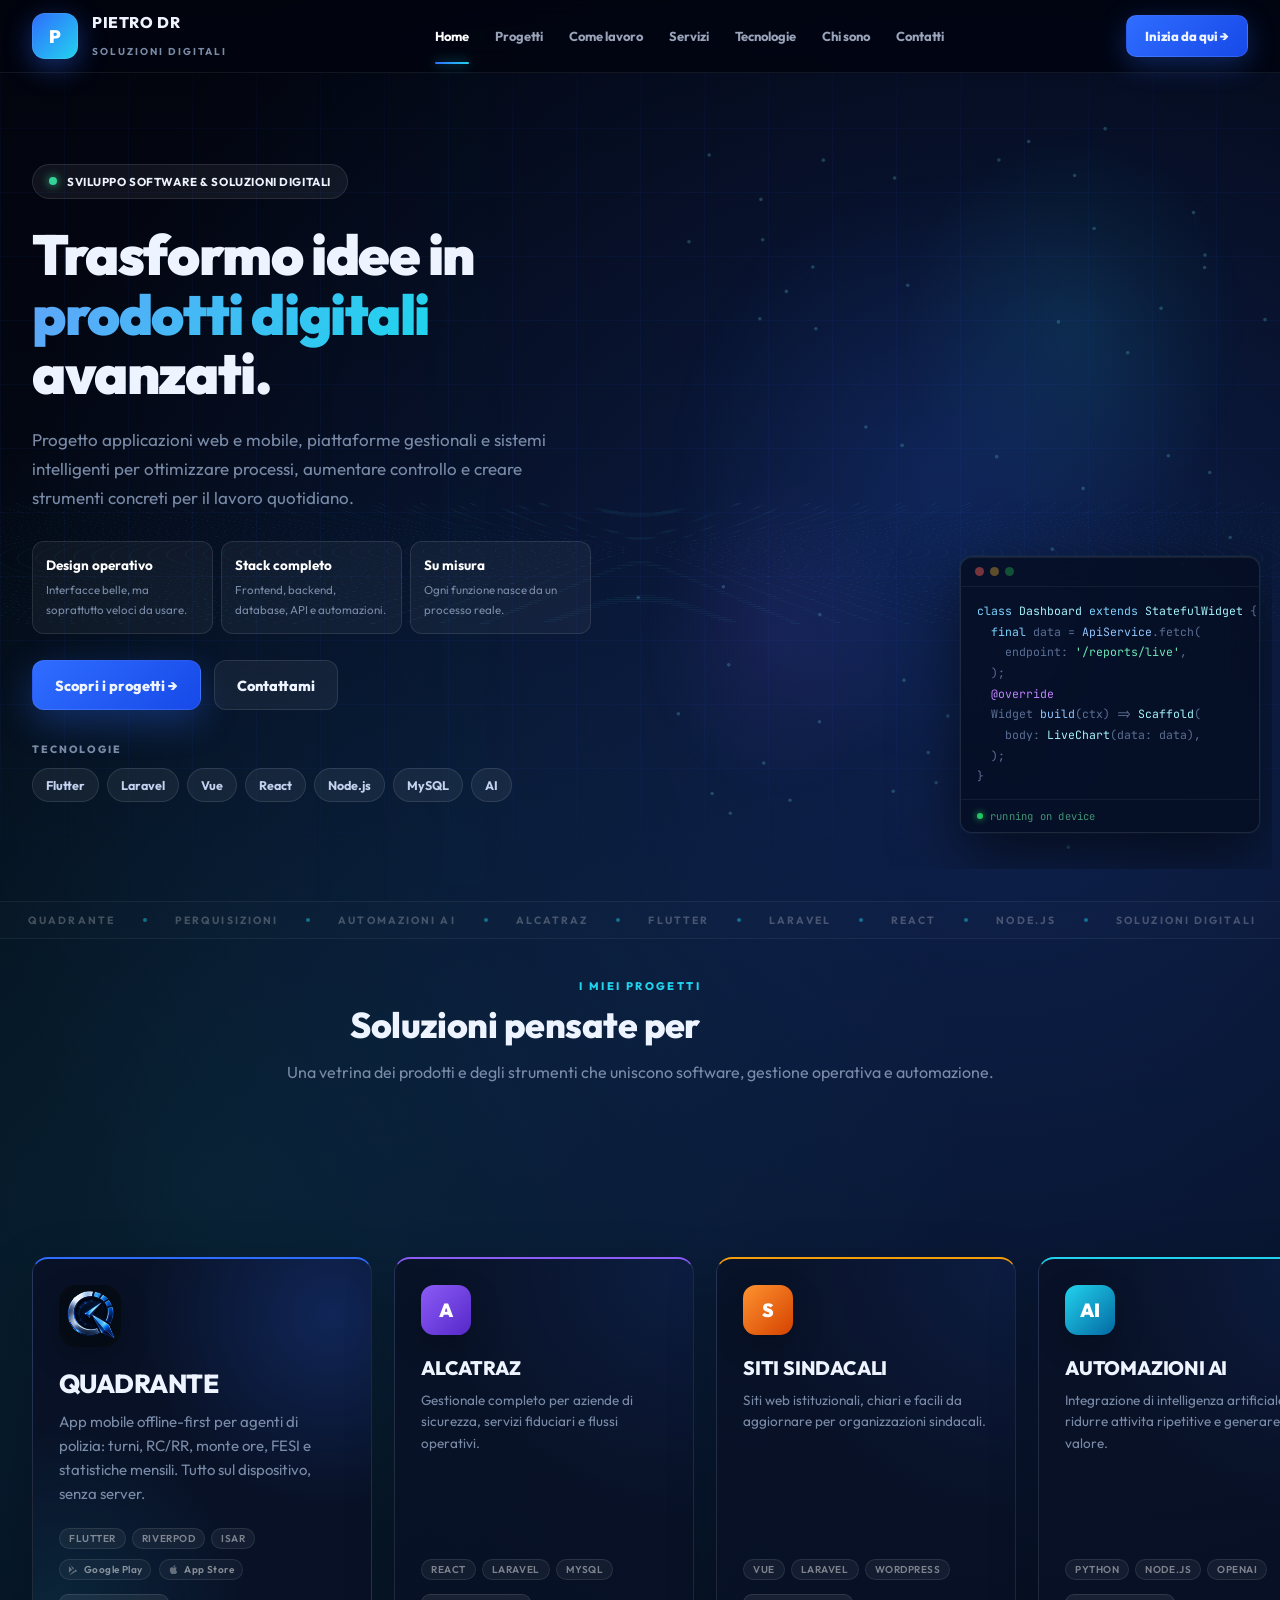
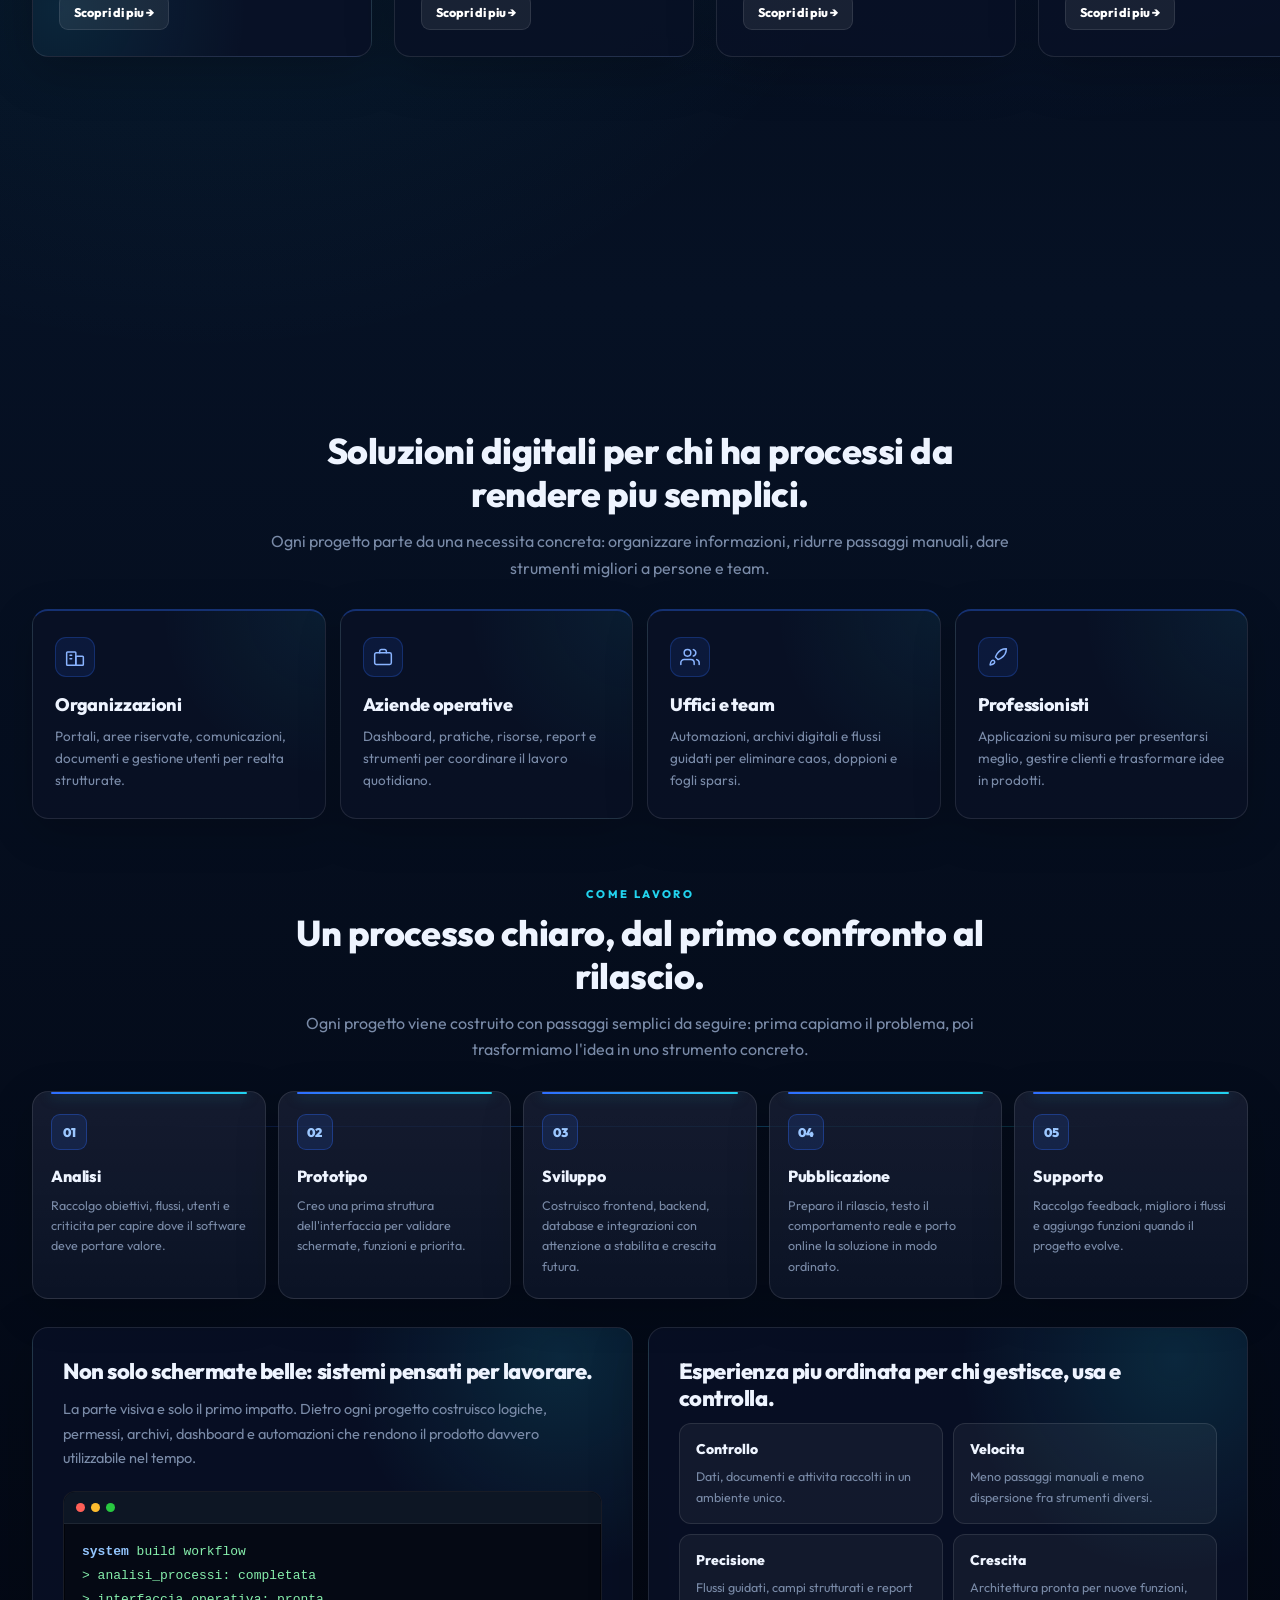
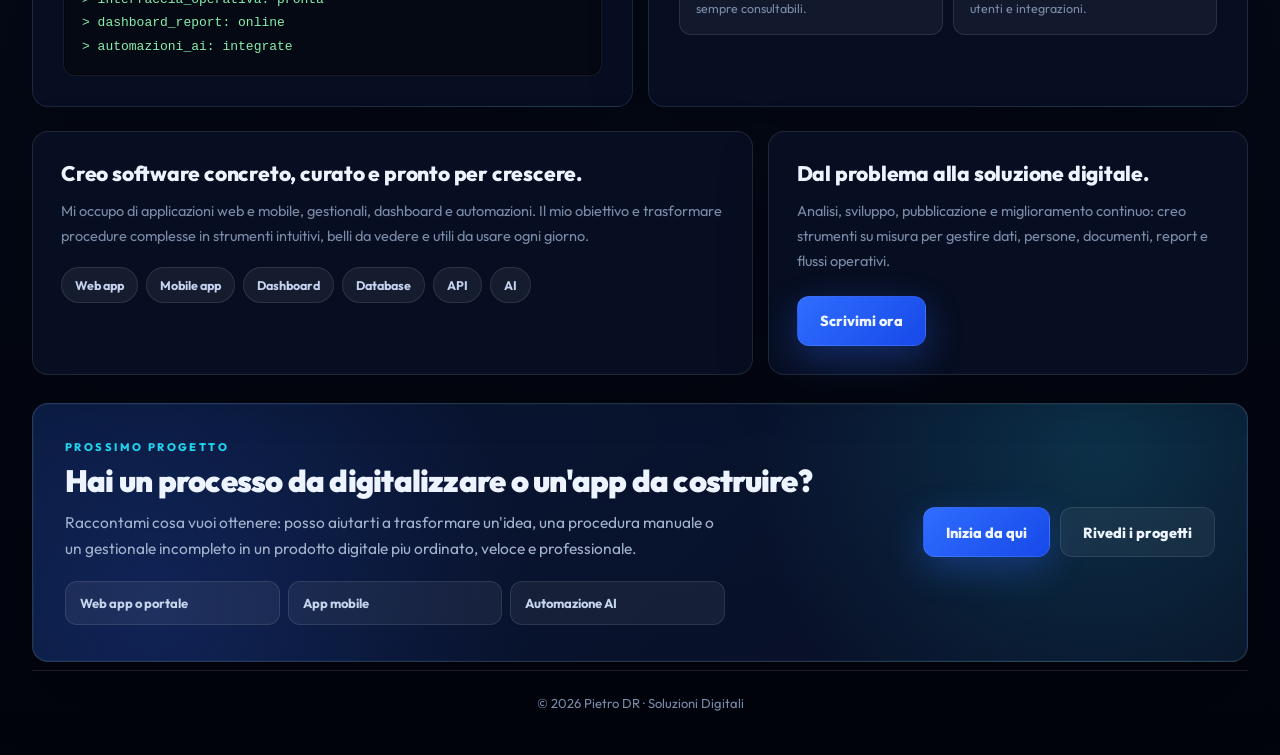
==== commit 9e59de28: "feat: QUADRANTE live su App Store - mod14.html: badge hero aggiornato, pulsante App Store da "Prossi" ====
--- a/index.html
+++ b/index.html
@@ -949,7 +949,14 @@
       flex-shrink: 0;
     }
 
-    .icon-blue   { background: linear-gradient(135deg, #2f6dff, #1040d4); }
+    .icon-blue     { background: linear-gradient(135deg, #2f6dff, #1040d4); }
+    .icon-quadrante {
+      background-color: #040b1a;
+      background-image: url('assets/quadrante/splash.png');
+      background-size: 225%;
+      background-position: 49% 48%;
+      overflow: hidden;
+    }
     .icon-purple { background: linear-gradient(135deg, #8b5cf6, #5628c9); }
     .icon-green  { background: linear-gradient(135deg, #34d399, #0a7a42); }
     .icon-orange { background: linear-gradient(135deg, #ff9330, #d44200); }
@@ -1635,7 +1642,7 @@
     .hscroll-track .card {
       flex-shrink: 0;
       width: 300px;
-      height: 360px;
+      height: 400px;
       min-height: 0;
     }
 
@@ -2259,6 +2266,33 @@
       border-color: var(--accent, rgba(47,109,255,.45));
     }
 
+    .card-stores {
+      display: flex;
+      gap: 8px;
+      padding-top: 10px;
+    }
+    .card-stores a {
+      display: inline-flex;
+      align-items: center;
+      gap: 5px;
+      font-size: 10px;
+      font-weight: 600;
+      letter-spacing: .04em;
+      color: rgba(255,255,255,.5);
+      text-decoration: none;
+      padding: 3px 8px;
+      border-radius: 100px;
+      border: 1px solid rgba(255,255,255,.09);
+      background: rgba(255,255,255,.04);
+      transition: color .2s, border-color .2s, background .2s;
+    }
+    .card-stores a:hover {
+      color: rgba(255,255,255,.9);
+      border-color: rgba(34,211,238,.35);
+      background: rgba(34,211,238,.07);
+    }
+    .card-stores svg { flex-shrink: 0; opacity: .7; }
+
     .more { margin-top: 14px; }
 
     @media (prefers-reduced-motion: reduce) {
@@ -2392,10 +2426,20 @@
           <div class="hscroll-stage" id="cardStage">
             <div class="hscroll-track">
               <article class="card reveal" style="--accent:#2f6dff">
-                <div class="icon icon-blue">Q</div>
+                <div class="icon icon-quadrante"></div>
                 <h3>QUADRANTE</h3>
                 <p>App mobile offline-first per agenti di polizia: turni, RC/RR, monte ore, FESI e statistiche mensili. Tutto sul dispositivo, senza server.</p>
                 <div class="card-tech"><span>Flutter</span><span>Riverpod</span><span>Isar</span></div>
+                <div class="card-stores">
+                  <a href="https://play.google.com/store/apps/details?id=app.quadrante" target="_blank" rel="noopener">
+                    <svg width="11" height="11" viewBox="0 0 24 24" fill="currentColor"><path d="M3.18 23.76c.3.17.65.19.97.07l11.37-6.57-2.45-2.45-9.89 8.95zm-1.06-18.5C2.04 5.57 2 5.89 2 6.23v11.54c0 .34.04.66.12.97l.06.18 6.47-6.47v-.18L2.12 5.08l-.06.18zm16.55 8.26-2.21-1.28-2.72 2.72 2.72 2.72 2.23-1.29c.64-.37.64-1.11-.02-1.87zM4.15.24c-.32-.12-.67-.1-.97.07l9.89 9-2.45 2.44L4.15.24z"/></svg>
+                    Google Play
+                  </a>
+                  <a href="https://apps.apple.com/it/app/quadrante-turni-polizia/id6779558780" target="_blank" rel="noopener">
+                    <svg width="11" height="11" viewBox="0 0 24 24" fill="currentColor"><path d="M18.71 19.5c-.83 1.24-1.71 2.45-3.05 2.47-1.34.03-1.77-.79-3.29-.79-1.53 0-2 .77-3.27.82-1.31.05-2.3-1.32-3.14-2.53C4.25 17 2.94 12.45 4.7 9.39c.87-1.52 2.43-2.48 4.12-2.51 1.28-.02 2.5.87 3.29.87.78 0 2.26-1.07 3.8-.91.65.03 2.47.26 3.64 1.98-.09.06-2.17 1.28-2.15 3.81.03 3.02 2.65 4.03 2.68 4.04-.03.07-.42 1.44-1.38 2.83M13 3.5c.73-.83 1.94-1.46 2.94-1.5.13 1.17-.34 2.35-1.04 3.19-.69.85-1.83 1.51-2.95 1.42-.15-1.15.41-2.35 1.05-3.11z"/></svg>
+                    App Store
+                  </a>
+                </div>
                 <a class="more" href="mod14.html">Scopri di piu &rarr;</a>
               </article>
 
